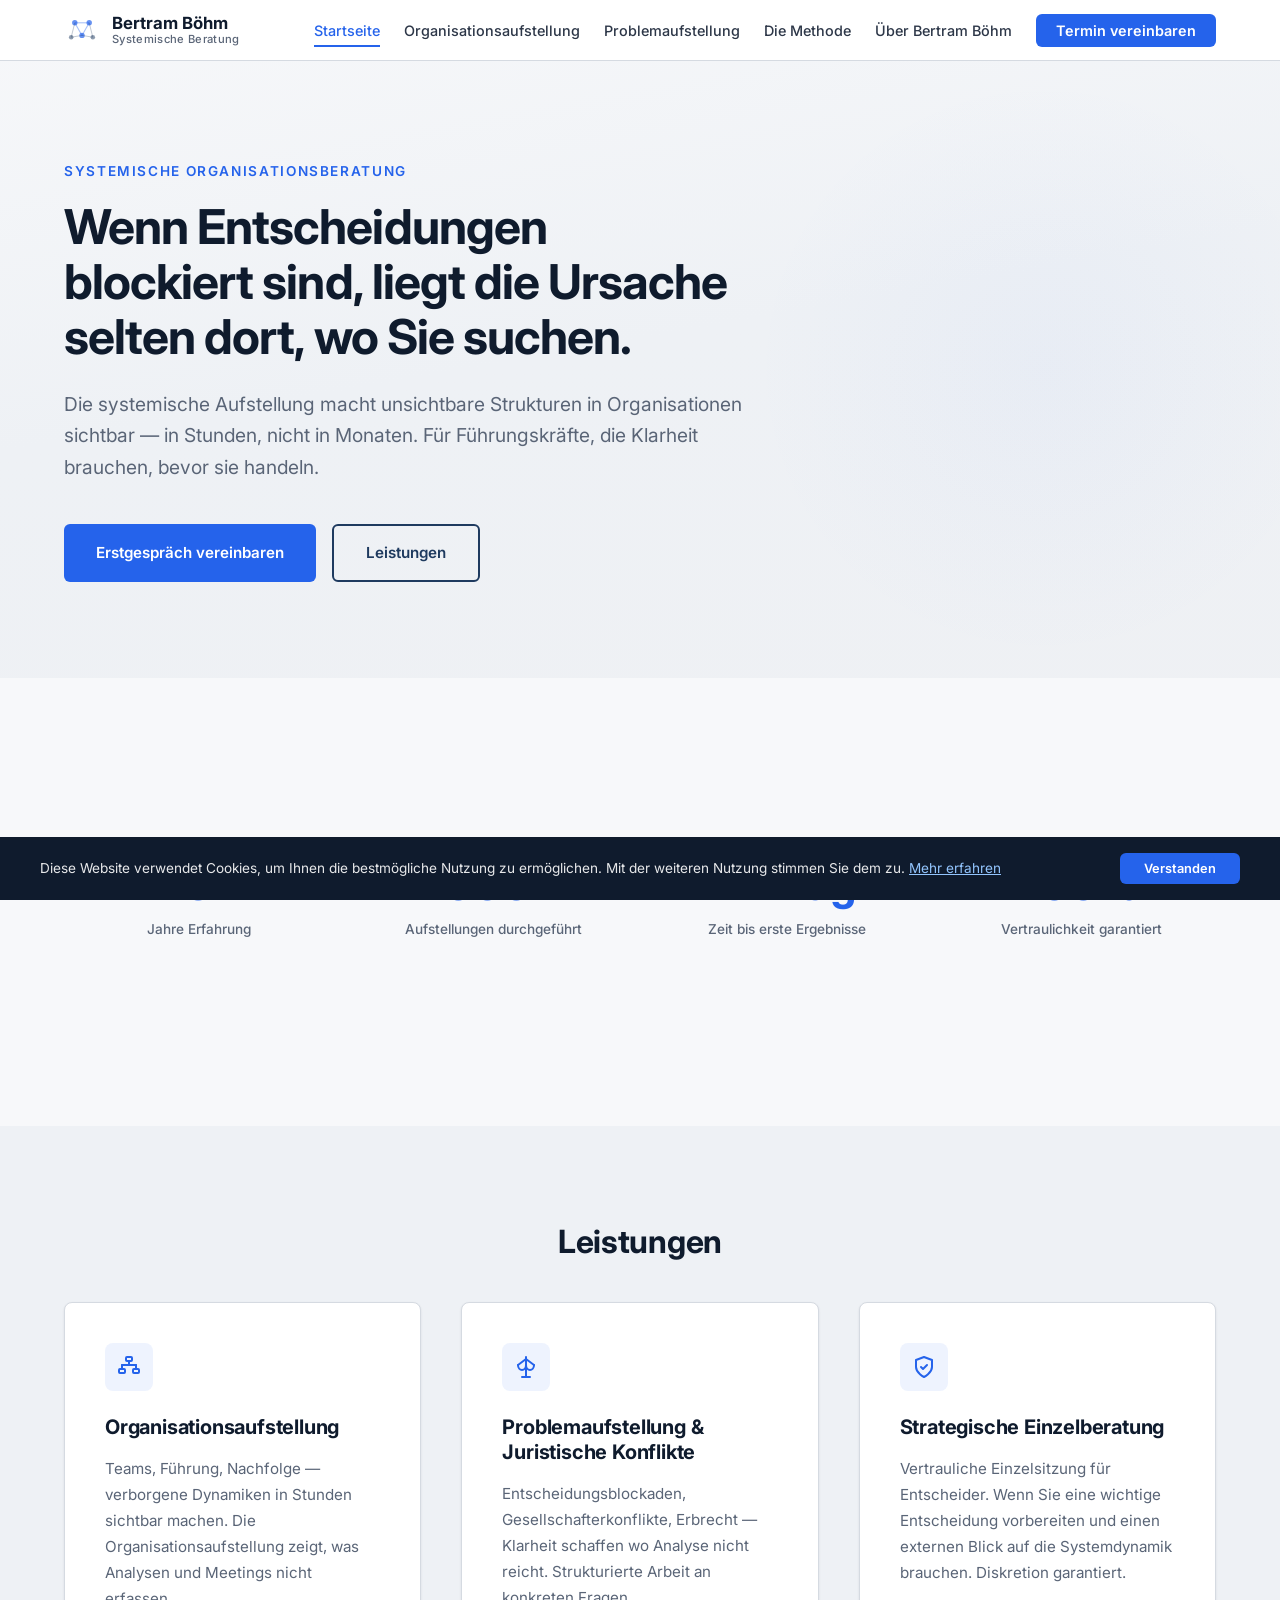
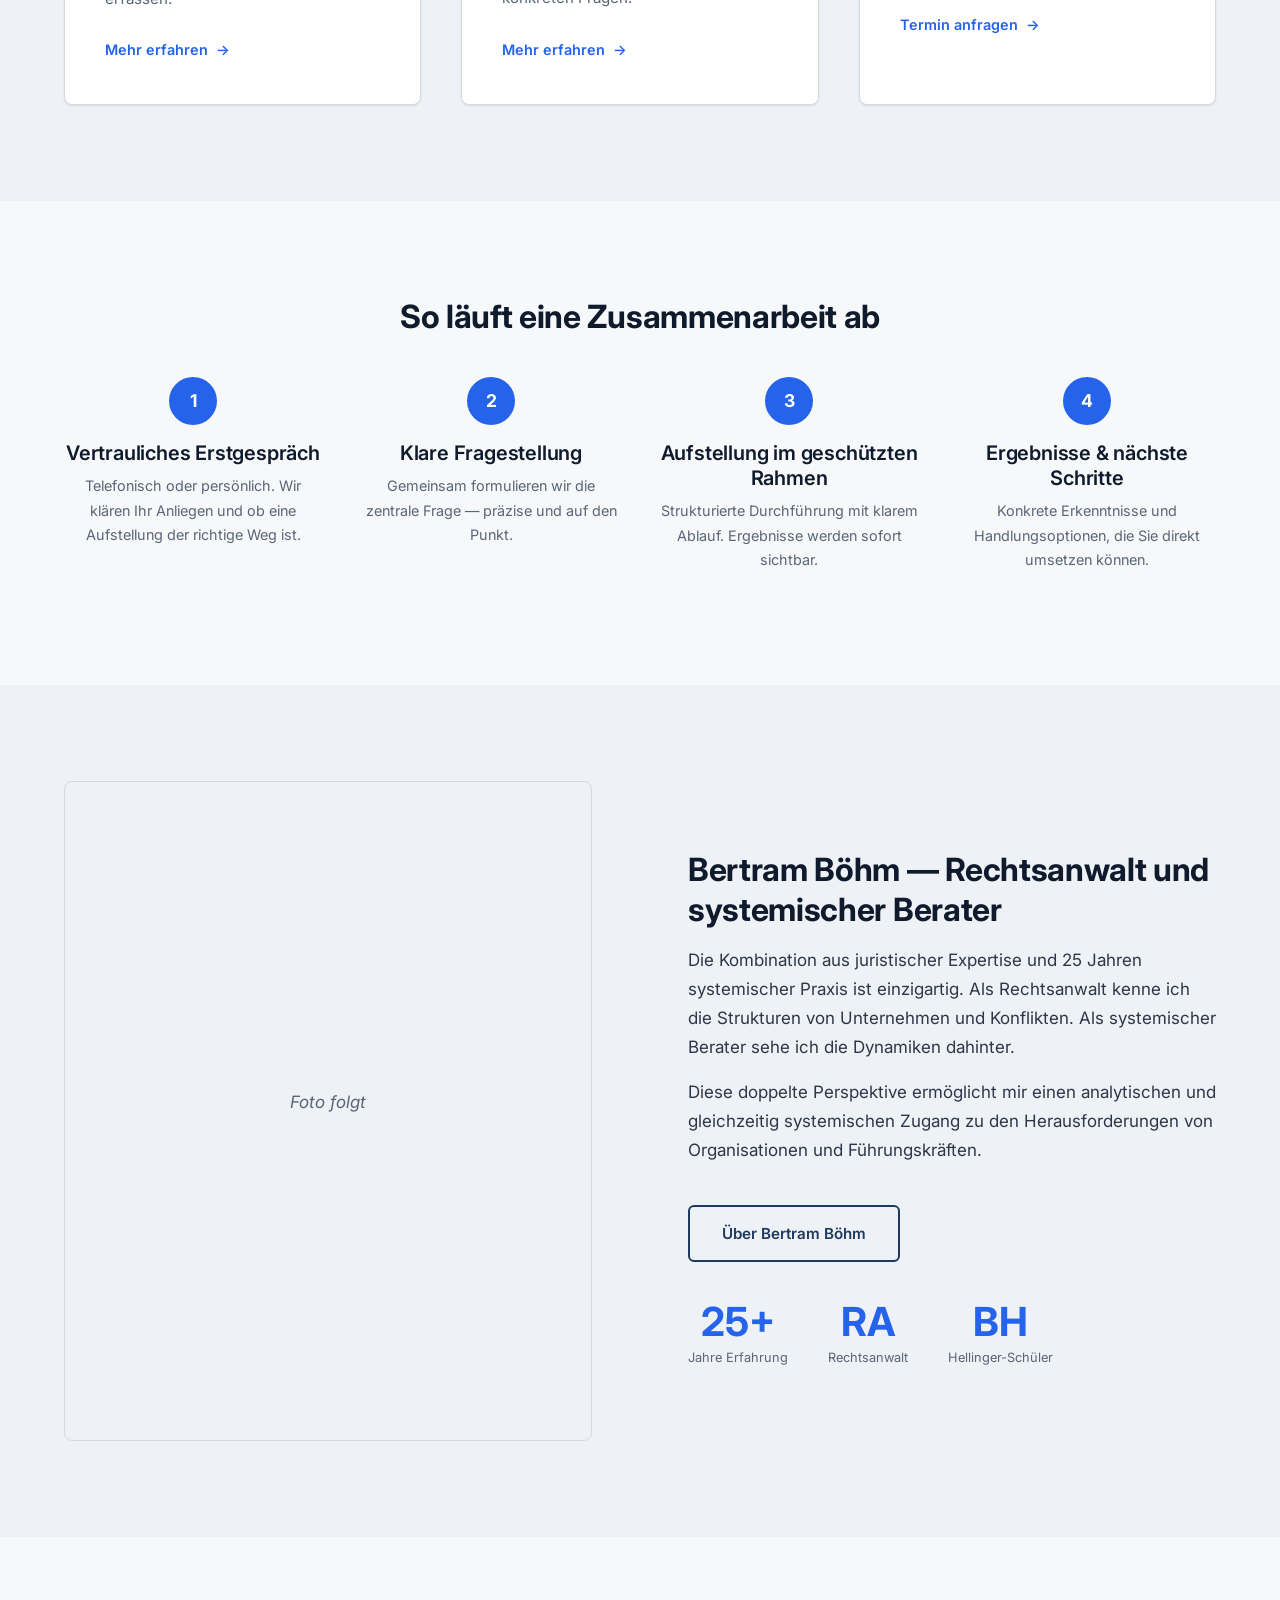
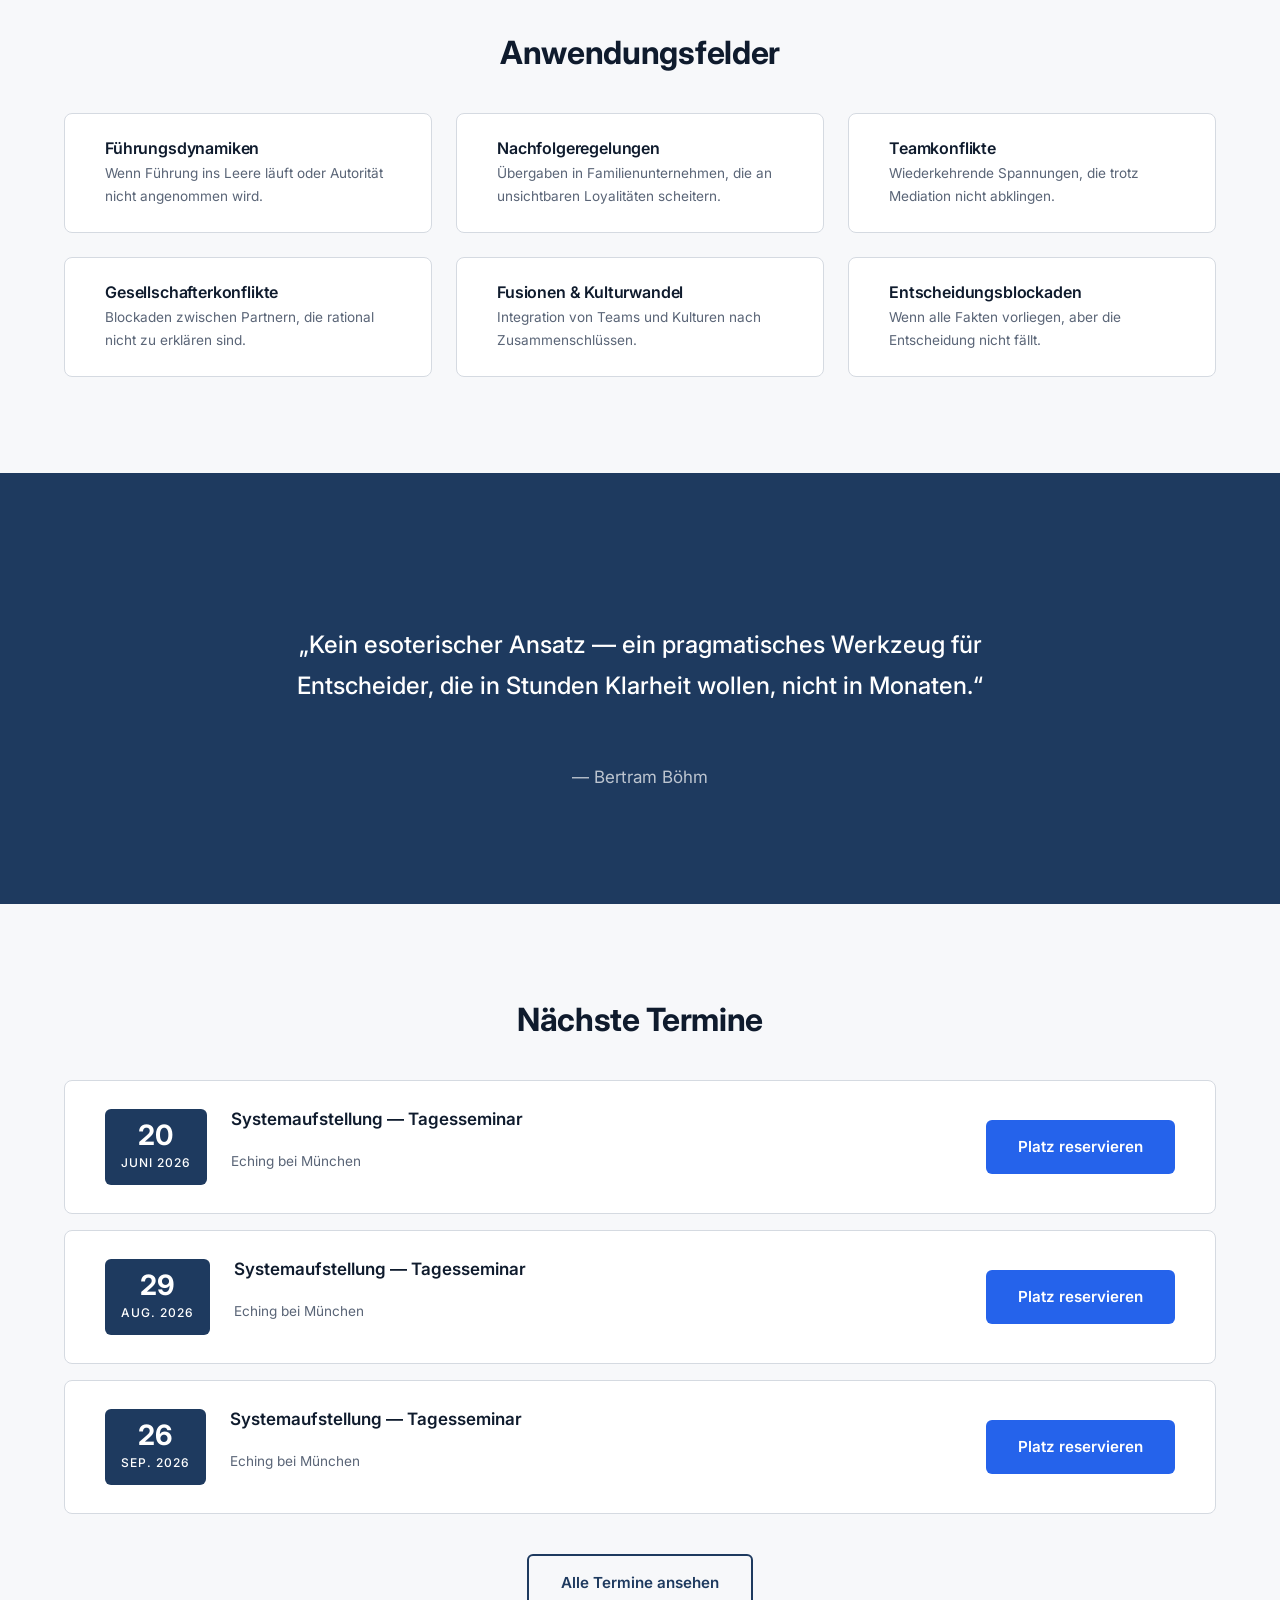
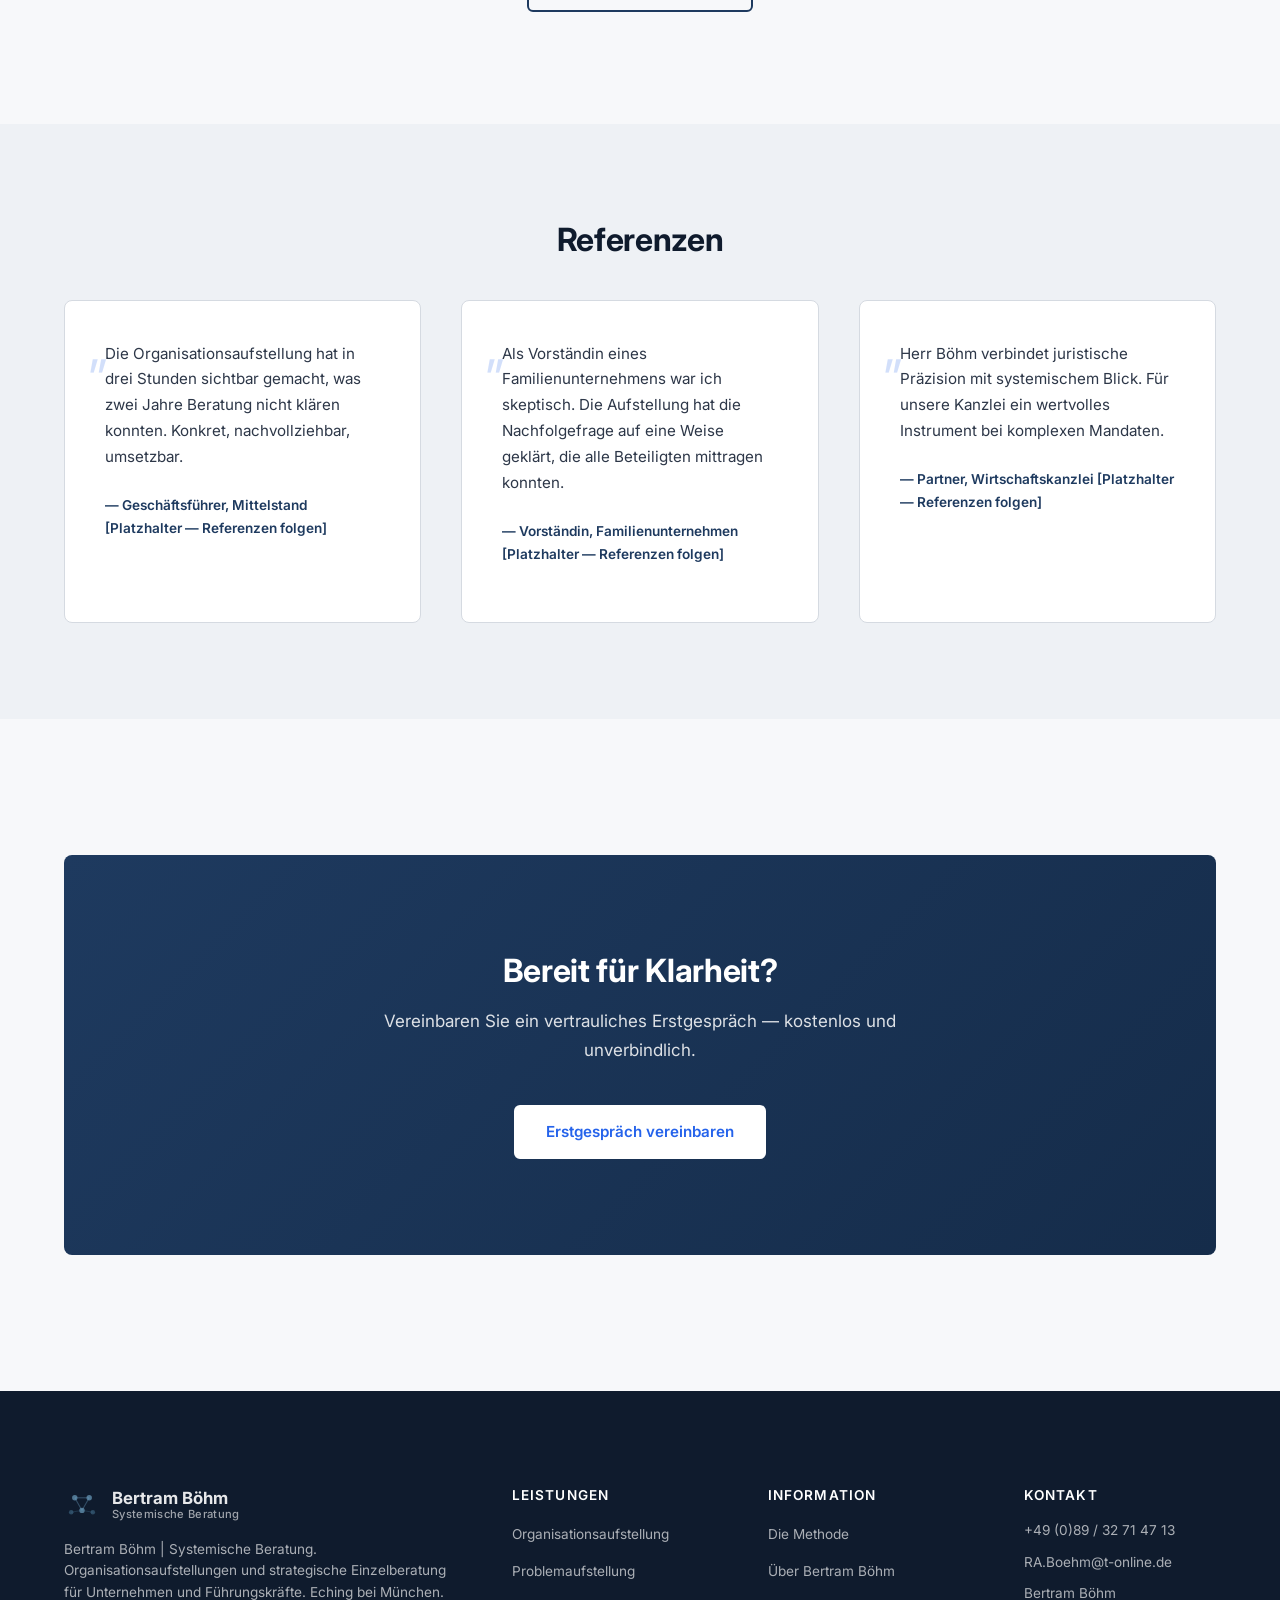
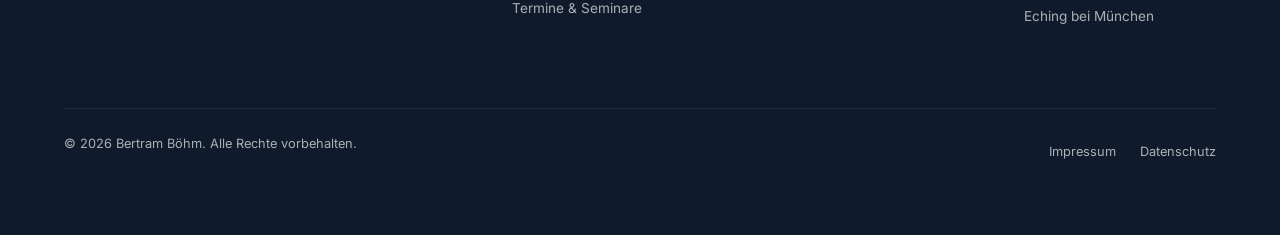
==== index.html @ a92231e2 "Fix code errors, mobile responsiveness and cross-browser compatibility across all pages - Fix logo S" ====
<!DOCTYPE html>
<html lang="de">
<head>
  <meta charset="UTF-8">
  <meta name="viewport" content="width=device-width, initial-scale=1.0">
  <title>Bertram Böhm — Systemische Organisationsberatung | Aufstellungsarbeit für Unternehmen</title>
  <meta name="description" content="Bertram Böhm — Systemische Organisationsberatung | Aufstellungsarbeit für Unternehmen. Organisationsaufstellungen, Problemaufstellungen und strategische Einzelberatung für Führungskräfte und Unternehmer.">
  <meta name="keywords" content="Organisationsberatung, Systemische Aufstellung, Organisationsaufstellung, Führungskräfte, Unternehmen, Bertram Böhm, München">

  <!-- Open Graph -->
  <meta property="og:title" content="Bertram Böhm — Systemische Organisationsberatung | Aufstellungsarbeit für Unternehmen">
  <meta property="og:description" content="Organisationsaufstellungen, Problemaufstellungen und strategische Einzelberatung. Verborgene Dynamiken in Stunden sichtbar machen — nicht in Monaten.">
  <meta property="og:type" content="website">
  <meta property="og:locale" content="de_DE">
  <meta property="og:url" content="https://www.bertramboehm.de/business/index.html">
  <meta property="og:site_name" content="Bertram Böhm — Systemische Beratung">
  <link rel="canonical" href="https://www.bertramboehm.de/business/index.html">

  <!-- Fonts -->
  <link rel="preconnect" href="https://fonts.googleapis.com">
  <link rel="preconnect" href="https://fonts.gstatic.com" crossorigin>
  <link href="https://fonts.googleapis.com/css2?family=Inter:wght@400;500;600;700&display=swap" rel="stylesheet">

  <!-- Styles -->
  <link rel="stylesheet" href="css/style.css">
</head>
<body>

  <!-- ========== Navigation ========== -->
  <nav class="nav">
    <div class="nav__inner">
      <a href="index.html" class="nav__logo">
        <svg class="nav__logo-icon" viewBox="0 0 40 40" fill="none" xmlns="http://www.w3.org/2000/svg" aria-hidden="true">
          <circle cx="12" cy="12" r="3" fill="#2563EB" opacity="0.7"/>
          <circle cx="28" cy="12" r="3" fill="#2563EB" opacity="0.7"/>
          <circle cx="20" cy="26" r="3" fill="#2563EB" opacity="0.7"/>
          <circle cx="8" cy="28" r="2.5" fill="#1E3A5F" opacity="0.5"/>
          <circle cx="32" cy="28" r="2.5" fill="#1E3A5F" opacity="0.5"/>
          <line x1="12" y1="12" x2="28" y2="12" stroke="#2563EB" stroke-width="1.2" opacity="0.4"/>
          <line x1="12" y1="12" x2="20" y2="26" stroke="#2563EB" stroke-width="1.2" opacity="0.4"/>
          <line x1="28" y1="12" x2="20" y2="26" stroke="#2563EB" stroke-width="1.2" opacity="0.4"/>
          <line x1="8" y1="28" x2="20" y2="26" stroke="#1E3A5F" stroke-width="1" opacity="0.3"/>
          <line x1="32" y1="28" x2="20" y2="26" stroke="#1E3A5F" stroke-width="1" opacity="0.3"/>
          <line x1="8" y1="28" x2="12" y2="12" stroke="#1E3A5F" stroke-width="1" opacity="0.3"/>
          <line x1="32" y1="28" x2="28" y2="12" stroke="#1E3A5F" stroke-width="1" opacity="0.3"/>
        </svg>
        <div class="nav__logo-text">
          Bertram Böhm
          <span>Systemische Beratung</span>
        </div>
      </a>

      <ul class="nav__links">
        <li><a href="index.html" class="active">Startseite</a></li>
        <li><a href="organisationsaufstellung.html">Organisationsaufstellung</a></li>
        <li><a href="problemaufstellung.html">Problemaufstellung</a></li>
        <li><a href="methode.html">Die Methode</a></li>
        <li><a href="ueber-mich.html">Über Bertram Böhm</a></li>
        <li><a href="termine.html" class="nav__cta">Termin vereinbaren</a></li>
      </ul>

      <button class="nav__toggle" aria-label="Menü öffnen" aria-expanded="false">
        <span></span>
        <span></span>
        <span></span>
      </button>
    </div>
  </nav>

  <main>
  <!-- ========== Hero ========== -->
  <section class="hero">
    <div class="container">
      <div class="hero__content">
        <p class="hero__tagline">Systemische Organisationsberatung</p>
        <h1 class="hero__title">Wenn Entscheidungen blockiert sind, liegt die Ursache selten dort, wo Sie suchen.</h1>
        <p class="hero__subtitle">Die systemische Aufstellung macht unsichtbare Strukturen in Organisationen sichtbar — in Stunden, nicht in Monaten. Für Führungskräfte, die Klarheit brauchen, bevor sie handeln.</p>
        <div class="hero__actions">
          <a href="termine.html" class="btn btn--primary">Erstgespräch vereinbaren</a>
          <a href="#leistungen" class="btn btn--secondary">Leistungen</a>
        </div>
      </div>
    </div>
  </section>

  <!-- ========== Metrics Row ========== -->
  <section class="section">
    <div class="container">
      <div class="metrics-row">
        <div class="metric">
          <span class="metric__number">25+</span>
          <span class="metric__label">Jahre Erfahrung</span>
        </div>
        <div class="metric">
          <span class="metric__number">1000+</span>
          <span class="metric__label">Aufstellungen durchgeführt</span>
        </div>
        <div class="metric">
          <span class="metric__number">&lt; 1 Tag</span>
          <span class="metric__label">Zeit bis erste Ergebnisse</span>
        </div>
        <div class="metric">
          <span class="metric__number">100%</span>
          <span class="metric__label">Vertraulichkeit garantiert</span>
        </div>
      </div>
    </div>
  </section>

  <!-- ========== Leistungen ========== -->
  <section class="section section--alt" id="leistungen">
    <div class="container">
      <h2 class="text-center mb-lg">Leistungen</h2>
      <div class="card-grid">

        <div class="card">
          <div class="card__icon">
            <!-- Org chart icon -->
            <svg width="24" height="24" viewBox="0 0 24 24" fill="none" stroke="currentColor" stroke-width="2" stroke-linecap="round" stroke-linejoin="round">
              <rect x="9" y="2" width="6" height="4" rx="1"/>
              <rect x="2" y="14" width="6" height="4" rx="1"/>
              <rect x="16" y="14" width="6" height="4" rx="1"/>
              <line x1="12" y1="6" x2="12" y2="10"/>
              <line x1="5" y1="10" x2="19" y2="10"/>
              <line x1="5" y1="10" x2="5" y2="14"/>
              <line x1="19" y1="10" x2="19" y2="14"/>
            </svg>
          </div>
          <h3 class="card__title">Organisationsaufstellung</h3>
          <p class="card__text">Teams, Führung, Nachfolge — verborgene Dynamiken in Stunden sichtbar machen. Die Organisationsaufstellung zeigt, was Analysen und Meetings nicht erfassen.</p>
          <a href="organisationsaufstellung.html" class="card__link">Mehr erfahren</a>
        </div>

        <div class="card">
          <div class="card__icon">
            <!-- Scales of justice icon -->
            <svg width="24" height="24" viewBox="0 0 24 24" fill="none" stroke="currentColor" stroke-width="2" stroke-linecap="round" stroke-linejoin="round">
              <line x1="12" y1="2" x2="12" y2="22"/>
              <path d="M4 10l8-6 8 6"/>
              <path d="M4 10c0 3 2 5 4 5s4-2 4-5"/>
              <path d="M12 10c0 3 2 5 4 5s4-2 4-5"/>
              <line x1="8" y1="22" x2="16" y2="22"/>
            </svg>
          </div>
          <h3 class="card__title">Problemaufstellung & Juristische Konflikte</h3>
          <p class="card__text">Entscheidungsblockaden, Gesellschafterkonflikte, Erbrecht — Klarheit schaffen wo Analyse nicht reicht. Strukturierte Arbeit an konkreten Fragen.</p>
          <a href="problemaufstellung.html" class="card__link">Mehr erfahren</a>
        </div>

        <div class="card">
          <div class="card__icon">
            <!-- Shield icon -->
            <svg width="24" height="24" viewBox="0 0 24 24" fill="none" stroke="currentColor" stroke-width="2" stroke-linecap="round" stroke-linejoin="round">
              <path d="M12 22s8-4 8-10V5l-8-3-8 3v7c0 6 8 10 8 10z"/>
              <polyline points="9 12 11 14 15 10"/>
            </svg>
          </div>
          <h3 class="card__title">Strategische Einzelberatung</h3>
          <p class="card__text">Vertrauliche Einzelsitzung für Entscheider. Wenn Sie eine wichtige Entscheidung vorbereiten und einen externen Blick auf die Systemdynamik brauchen. Diskretion garantiert.</p>
          <a href="termine.html" class="card__link">Termin anfragen</a>
        </div>

      </div>
    </div>
  </section>

  <!-- ========== Prozess ========== -->
  <section class="section">
    <div class="container">
      <h2 class="text-center mb-lg">So läuft eine Zusammenarbeit ab</h2>
      <div class="process-steps">

        <div class="process-step">
          <h4 class="process-step__title">Vertrauliches Erstgespräch</h4>
          <p class="process-step__text">Telefonisch oder persönlich. Wir klären Ihr Anliegen und ob eine Aufstellung der richtige Weg ist.</p>
        </div>

        <div class="process-step">
          <h4 class="process-step__title">Klare Fragestellung</h4>
          <p class="process-step__text">Gemeinsam formulieren wir die zentrale Frage — präzise und auf den Punkt.</p>
        </div>

        <div class="process-step">
          <h4 class="process-step__title">Aufstellung im geschützten Rahmen</h4>
          <p class="process-step__text">Strukturierte Durchführung mit klarem Ablauf. Ergebnisse werden sofort sichtbar.</p>
        </div>

        <div class="process-step">
          <h4 class="process-step__title">Ergebnisse & nächste Schritte</h4>
          <p class="process-step__text">Konkrete Erkenntnisse und Handlungsoptionen, die Sie direkt umsetzen können.</p>
        </div>

      </div>
    </div>
  </section>

  <!-- ========== Über mich / Intro Block ========== -->
  <section class="section section--alt">
    <div class="container">
      <div class="intro-block">
        <div class="intro-block__image">
          <p>Foto folgt</p>
        </div>
        <div class="intro-block__content">
          <h2>Bertram Böhm — Rechtsanwalt und systemischer Berater</h2>
          <p>Die Kombination aus juristischer Expertise und 25 Jahren systemischer Praxis ist einzigartig. Als Rechtsanwalt kenne ich die Strukturen von Unternehmen und Konflikten. Als systemischer Berater sehe ich die Dynamiken dahinter.</p>
          <p>Diese doppelte Perspektive ermöglicht mir einen analytischen und gleichzeitig systemischen Zugang zu den Herausforderungen von Organisationen und Führungskräften.</p>
          <a href="ueber-mich.html" class="btn btn--secondary mt-md">Über Bertram Böhm</a>
          <div class="intro-block__meta">
            <div class="intro-block__stat">
              <span class="intro-block__stat-number">25+</span>
              <span class="intro-block__stat-label">Jahre Erfahrung</span>
            </div>
            <div class="intro-block__stat">
              <span class="intro-block__stat-number">RA</span>
              <span class="intro-block__stat-label">Rechtsanwalt</span>
            </div>
            <div class="intro-block__stat">
              <span class="intro-block__stat-number">BH</span>
              <span class="intro-block__stat-label">Hellinger-Schüler</span>
            </div>
          </div>
        </div>
      </div>
    </div>
  </section>

  <!-- ========== Anwendungsfelder ========== -->
  <section class="section">
    <div class="container">
      <h2 class="text-center mb-lg">Anwendungsfelder</h2>
      <div class="anwendungsfelder-grid">

        <div class="anwendungsfeld">
          <h4 class="anwendungsfeld__title">Führungsdynamiken</h4>
          <p class="anwendungsfeld__text">Wenn Führung ins Leere läuft oder Autorität nicht angenommen wird.</p>
        </div>

        <div class="anwendungsfeld">
          <h4 class="anwendungsfeld__title">Nachfolgeregelungen</h4>
          <p class="anwendungsfeld__text">Übergaben in Familienunternehmen, die an unsichtbaren Loyalitäten scheitern.</p>
        </div>

        <div class="anwendungsfeld">
          <h4 class="anwendungsfeld__title">Teamkonflikte</h4>
          <p class="anwendungsfeld__text">Wiederkehrende Spannungen, die trotz Mediation nicht abklingen.</p>
        </div>

        <div class="anwendungsfeld">
          <h4 class="anwendungsfeld__title">Gesellschafterkonflikte</h4>
          <p class="anwendungsfeld__text">Blockaden zwischen Partnern, die rational nicht zu erklären sind.</p>
        </div>

        <div class="anwendungsfeld">
          <h4 class="anwendungsfeld__title">Fusionen & Kulturwandel</h4>
          <p class="anwendungsfeld__text">Integration von Teams und Kulturen nach Zusammenschlüssen.</p>
        </div>

        <div class="anwendungsfeld">
          <h4 class="anwendungsfeld__title">Entscheidungsblockaden</h4>
          <p class="anwendungsfeld__text">Wenn alle Fakten vorliegen, aber die Entscheidung nicht fällt.</p>
        </div>

      </div>
    </div>
  </section>

  <!-- ========== Zitat ========== -->
  <section class="section section--primary">
    <div class="container container--narrow text-center">
      <blockquote style="border-left: none; text-align: center; color: var(--color-white); background: transparent; font-size: 1.5rem; font-weight: 500;">
        &bdquo;Kein esoterischer Ansatz — ein pragmatisches Werkzeug für Entscheider, die in Stunden Klarheit wollen, nicht in Monaten.&ldquo;
      </blockquote>
      <p class="mt-sm" style="opacity: 0.7;">— Bertram Böhm</p>
    </div>
  </section>

  <!-- ========== Nächste Termine ========== -->
  <section class="section">
    <div class="container">
      <h2 class="text-center mb-lg">Nächste Termine</h2>
      <div class="termin-list">

        <div class="termin-item">
          <div class="termin-item__date">
            <span class="termin-item__day">20</span>
            <span class="termin-item__month">Juni 2026</span>
          </div>
          <div class="termin-item__info">
            <p class="termin-item__title">Systemaufstellung — Tagesseminar</p>
            <p class="termin-item__detail">Eching bei München</p>
          </div>
          <div class="termin-item__cta">
            <a href="termine.html" class="btn btn--primary">Platz reservieren</a>
          </div>
        </div>

        <div class="termin-item">
          <div class="termin-item__date">
            <span class="termin-item__day">29</span>
            <span class="termin-item__month">Aug. 2026</span>
          </div>
          <div class="termin-item__info">
            <p class="termin-item__title">Systemaufstellung — Tagesseminar</p>
            <p class="termin-item__detail">Eching bei München</p>
          </div>
          <div class="termin-item__cta">
            <a href="termine.html" class="btn btn--primary">Platz reservieren</a>
          </div>
        </div>

        <div class="termin-item">
          <div class="termin-item__date">
            <span class="termin-item__day">26</span>
            <span class="termin-item__month">Sep. 2026</span>
          </div>
          <div class="termin-item__info">
            <p class="termin-item__title">Systemaufstellung — Tagesseminar</p>
            <p class="termin-item__detail">Eching bei München</p>
          </div>
          <div class="termin-item__cta">
            <a href="termine.html" class="btn btn--primary">Platz reservieren</a>
          </div>
        </div>

      </div>
      <p class="text-center mt-lg">
        <a href="termine.html" class="btn btn--secondary">Alle Termine ansehen</a>
      </p>
    </div>
  </section>

  <!-- ========== Testimonials ========== -->
  <section class="section section--alt">
    <div class="container">
      <h2 class="text-center mb-lg">Referenzen</h2>
      <div class="testimonial-grid">

        <div class="testimonial">
          <p class="testimonial__text">Die Organisationsaufstellung hat in drei Stunden sichtbar gemacht, was zwei Jahre Beratung nicht klären konnten. Konkret, nachvollziehbar, umsetzbar.</p>
          <p class="testimonial__author">— Geschäftsführer, Mittelstand [Platzhalter — Referenzen folgen]</p>
        </div>

        <div class="testimonial">
          <p class="testimonial__text">Als Vorständin eines Familienunternehmens war ich skeptisch. Die Aufstellung hat die Nachfolgefrage auf eine Weise geklärt, die alle Beteiligten mittragen konnten.</p>
          <p class="testimonial__author">— Vorständin, Familienunternehmen [Platzhalter — Referenzen folgen]</p>
        </div>

        <div class="testimonial">
          <p class="testimonial__text">Herr Böhm verbindet juristische Präzision mit systemischem Blick. Für unsere Kanzlei ein wertvolles Instrument bei komplexen Mandaten.</p>
          <p class="testimonial__author">— Partner, Wirtschaftskanzlei [Platzhalter — Referenzen folgen]</p>
        </div>

      </div>
    </div>
  </section>

  <!-- ========== CTA Banner ========== -->
  <section class="section">
    <div class="container">
      <div class="cta-banner">
        <h2>Bereit für Klarheit?</h2>
        <p>Vereinbaren Sie ein vertrauliches Erstgespräch — kostenlos und unverbindlich.</p>
        <a href="termine.html" class="btn btn--white">Erstgespräch vereinbaren</a>
      </div>
    </div>
  </section>

  </main>

  <!-- ========== Footer ========== -->
  <footer class="footer">
    <div class="container">
      <div class="footer__grid">

        <!-- Brand -->
        <div class="footer__brand">
          <a href="index.html" class="nav__logo" style="margin-bottom: 0.5rem;">
            <svg class="nav__logo-icon" viewBox="0 0 40 40" fill="none" xmlns="http://www.w3.org/2000/svg" aria-hidden="true">
              <circle cx="12" cy="12" r="3" fill="#6B9DBD" opacity="0.7"/>
              <circle cx="28" cy="12" r="3" fill="#6B9DBD" opacity="0.7"/>
              <circle cx="20" cy="26" r="3" fill="#6B9DBD" opacity="0.7"/>
              <circle cx="8" cy="28" r="2.5" fill="#4A7C9B" opacity="0.5"/>
              <circle cx="32" cy="28" r="2.5" fill="#4A7C9B" opacity="0.5"/>
              <line x1="12" y1="12" x2="28" y2="12" stroke="#6B9DBD" stroke-width="1.2" opacity="0.4"/>
              <line x1="12" y1="12" x2="20" y2="26" stroke="#6B9DBD" stroke-width="1.2" opacity="0.4"/>
              <line x1="28" y1="12" x2="20" y2="26" stroke="#6B9DBD" stroke-width="1.2" opacity="0.4"/>
              <line x1="8" y1="28" x2="20" y2="26" stroke="#4A7C9B" stroke-width="1" opacity="0.3"/>
              <line x1="32" y1="28" x2="20" y2="26" stroke="#4A7C9B" stroke-width="1" opacity="0.3"/>
            </svg>
            <div class="nav__logo-text" style="color: rgba(255,255,255,0.9);">
              Bertram Böhm
              <span style="color: rgba(255,255,255,0.6);">Systemische Beratung</span>
            </div>
          </a>
          <p>Bertram Böhm | Systemische Beratung. Organisationsaufstellungen und strategische Einzelberatung für Unternehmen und Führungskräfte. Eching bei München.</p>
        </div>

        <!-- Leistungen -->
        <div>
          <h4 class="footer__heading">Leistungen</h4>
          <ul class="footer__links">
            <li><a href="organisationsaufstellung.html">Organisationsaufstellung</a></li>
            <li><a href="problemaufstellung.html">Problemaufstellung</a></li>
            <li><a href="termine.html">Termine & Seminare</a></li>
          </ul>
        </div>

        <!-- Information -->
        <div>
          <h4 class="footer__heading">Information</h4>
          <ul class="footer__links">
            <li><a href="methode.html">Die Methode</a></li>
            <li><a href="ueber-mich.html">Über Bertram Böhm</a></li>
          </ul>
        </div>

        <!-- Kontakt -->
        <div>
          <h4 class="footer__heading">Kontakt</h4>
          <div class="footer__contact-info">
            <a href="tel:+498932714713">+49 (0)89 / 32 71 47 13</a>
            <a href="mailto:RA.Boehm@t-online.de">RA.Boehm@t-online.de</a>
            <p>Bertram Böhm<br>Eching bei München</p>
          </div>
        </div>

      </div>

      <div class="footer__bottom">
        <p>&copy; 2026 Bertram Böhm. Alle Rechte vorbehalten.</p>
        <div class="footer__legal">
          <a href="impressum.html">Impressum</a>
          <a href="datenschutz.html">Datenschutz</a>
        </div>
      </div>
    </div>
  </footer>

  <!-- ========== Cookie Notice (hidden by default, DSGVO) ========== -->
  <div id="cookie-notice" style="display: none; position: fixed; bottom: 0; left: 0; right: 0; background: var(--color-accent-dark); color: rgba(255,255,255,0.9); padding: 1rem 1.5rem; z-index: 9999; font-size: 0.85rem;">
    <div style="max-width: 1200px; margin: 0 auto; display: flex; align-items: center; justify-content: space-between; flex-wrap: wrap; gap: 1rem;">
      <p style="margin: 0; flex: 1;">Diese Website verwendet Cookies, um Ihnen die bestmögliche Nutzung zu ermöglichen. Mit der weiteren Nutzung stimmen Sie dem zu. <a href="datenschutz.html" style="color: #93C5FD; text-decoration: underline;">Mehr erfahren</a></p>
      <button onclick="document.getElementById('cookie-notice').style.display='none'; localStorage.setItem('cookieConsent','true');" class="btn btn--primary" style="padding: 0.5rem 1.5rem; font-size: 0.8rem;">Verstanden</button>
    </div>
  </div>

  <script>
    if (!localStorage.getItem('cookieConsent')) {
      document.getElementById('cookie-notice').style.display = 'block';
    }
  </script>

  <!-- Main JS -->
  <script src="js/main.js"></script>

</body>
</html>
<!-- GitHub Pages trigger -->
---- css/style.css ----
/* ========================================
   Bertram Böhm — Systemische Aufstellungen für Unternehmen
   Business Design System
   ======================================== */

/* --- CSS Custom Properties (Business Palette) --- */
:root {
  /* Colors — Corporate: Navy, Steel, Silver */
  --color-primary: #1E3A5F;
  --color-primary-light: #2C5282;
  --color-primary-dark: #152C4A;
  --color-secondary: #4A7C9B;
  --color-secondary-light: #6B9DBD;
  --color-accent-warm: #C9D1DA;
  --color-accent-warm-light: #DDE3EA;
  --color-accent-dark: #0F1B2D;
  --color-background: #F7F8FA;
  --color-background-alt: #EEF1F5;
  --color-text: #2D3748;
  --color-text-light: #5A6577;
  --color-cta: #2563EB;
  --color-cta-hover: #1D4ED8;
  --color-white: #FFFFFF;
  --color-border: #D5DAE1;

  /* Typography — Sans-serif heading for corporate feel */
  --font-heading: 'Inter', system-ui, -apple-system, sans-serif;
  --font-body: 'Inter', system-ui, -apple-system, sans-serif;

  /* Spacing */
  --space-xs: 0.5rem;
  --space-sm: 1rem;
  --space-md: 1.5rem;
  --space-lg: 2.5rem;
  --space-xl: 4rem;
  --space-2xl: 6rem;

  /* Sizing */
  --max-width: 1200px;
  --max-width-narrow: 800px;

  /* Transitions */
  --transition: 0.3s ease;

  /* Shadows */
  --shadow-sm: 0 1px 3px rgba(15, 27, 45, 0.06), 0 1px 2px rgba(15, 27, 45, 0.04);
  --shadow-md: 0 4px 12px rgba(15, 27, 45, 0.08);
  --shadow-lg: 0 10px 30px rgba(15, 27, 45, 0.1);
}

/* --- Reset & Base --- */
*,
*::before,
*::after {
  box-sizing: border-box;
  margin: 0;
  padding: 0;
}

html {
  font-size: 100%;
  scroll-behavior: smooth;
  -webkit-font-smoothing: antialiased;
  -moz-osx-font-smoothing: grayscale;
  overflow-x: hidden;
}

body {
  overflow-x: hidden;
}

body {
  font-family: var(--font-body);
  font-size: 1.0625rem;
  line-height: 1.7;
  color: var(--color-text);
  background-color: var(--color-background);
}

img {
  max-width: 100%;
  height: auto;
  display: block;
}

a {
  color: var(--color-cta);
  text-decoration: none;
  transition: color var(--transition);
}

a:hover {
  color: var(--color-cta-hover);
}

/* --- Typography --- */
h1, h2, h3, h4 {
  font-family: var(--font-heading);
  color: var(--color-accent-dark);
  line-height: 1.25;
  font-weight: 700;
  letter-spacing: -0.01em;
}

h1 {
  font-size: 2.75rem;
  margin-bottom: var(--space-md);
}

h2 {
  font-size: 2rem;
  margin-bottom: var(--space-md);
}

h3 {
  font-size: 1.5rem;
  margin-bottom: var(--space-sm);
}

h4 {
  font-size: 1.25rem;
  margin-bottom: var(--space-xs);
}

p {
  margin-bottom: var(--space-sm);
}

blockquote {
  font-family: var(--font-body);
  font-weight: 500;
  font-size: 1.2rem;
  color: var(--color-primary);
  border-left: 3px solid var(--color-cta);
  padding: var(--space-sm) var(--space-md);
  margin: var(--space-lg) 0;
  background: rgba(37, 99, 235, 0.04);
  border-radius: 0 6px 6px 0;
}

/* --- Layout --- */
.container {
  max-width: var(--max-width);
  margin: 0 auto;
  padding: 0 var(--space-md);
}

.container--narrow {
  max-width: var(--max-width-narrow);
}

.section {
  padding: var(--space-2xl) 0;
}

.section--alt {
  background-color: var(--color-background-alt);
}

.section--primary {
  background-color: var(--color-primary);
  color: var(--color-white);
}

.section--primary h2,
.section--primary h3,
.section--primary h4 {
  color: var(--color-white);
}

/* Geometric divider instead of wave */
.wave-divider {
  width: 100%;
  overflow: hidden;
  line-height: 0;
}

.wave-divider svg {
  display: block;
  width: 100%;
  height: 60px;
}

.wave-divider--flip {
  transform: rotate(180deg);
}

/* --- Navigation --- */
.nav {
  position: fixed;
  top: 0;
  left: 0;
  right: 0;
  z-index: 1000;
  background: rgba(255, 255, 255, 0.97);
  -webkit-backdrop-filter: blur(12px);
  backdrop-filter: blur(12px);
  border-bottom: 1px solid var(--color-border);
  transition: box-shadow var(--transition);
}

.nav--scrolled {
  box-shadow: var(--shadow-sm);
}

.nav__inner {
  display: flex;
  align-items: center;
  justify-content: space-between;
  max-width: var(--max-width);
  margin: 0 auto;
  padding: 0.75rem var(--space-md);
}

.nav__logo {
  display: flex;
  align-items: center;
  gap: 0.75rem;
  text-decoration: none;
  color: var(--color-accent-dark);
}

.nav__logo-icon {
  width: 36px;
  height: 36px;
}

.nav__logo-text {
  font-family: var(--font-heading);
  font-size: 1.05rem;
  font-weight: 700;
  line-height: 1.2;
}

.nav__logo-text span {
  display: block;
  font-size: 0.7rem;
  font-weight: 500;
  color: var(--color-text-light);
  letter-spacing: 0.03em;
}

.nav__links {
  display: flex;
  align-items: center;
  gap: var(--space-md);
  list-style: none;
}

.nav__links a {
  color: var(--color-text);
  font-size: 0.9rem;
  font-weight: 500;
  padding: 0.5rem 0;
  position: relative;
  transition: color var(--transition);
}

.nav__links a::after {
  content: '';
  position: absolute;
  bottom: 0;
  left: 0;
  width: 0;
  height: 2px;
  background: var(--color-cta);
  transition: width var(--transition);
}

.nav__links a:hover,
.nav__links a.active {
  color: var(--color-cta);
}

.nav__links a:hover::after,
.nav__links a.active::after {
  width: 100%;
}

.nav__cta {
  background: var(--color-cta);
  color: var(--color-white) !important;
  padding: 0.5rem 1.25rem !important;
  border-radius: 6px;
  font-weight: 600 !important;
  transition: background var(--transition) !important;
}

.nav__cta::after {
  display: none !important;
}

.nav__cta:hover {
  background: var(--color-cta-hover) !important;
  color: var(--color-white) !important;
}

/* Mobile menu */
.nav__toggle {
  display: none;
  background: none;
  border: none;
  cursor: pointer;
  padding: 0.5rem;
  -webkit-tap-highlight-color: transparent;
}

.nav__toggle span {
  display: block;
  width: 24px;
  height: 2px;
  background: var(--color-accent-dark);
  margin: 6px 0;
  transition: transform var(--transition), opacity var(--transition);
  transform-origin: center;
}

.nav__toggle.active span:nth-child(1) {
  transform: translateY(8px) rotate(45deg);
}

.nav__toggle.active span:nth-child(2) {
  opacity: 0;
}

.nav__toggle.active span:nth-child(3) {
  transform: translateY(-8px) rotate(-45deg);
}

/* Mobile nav overlay */
.nav__overlay {
  display: none;
  position: fixed;
  inset: 0;
  background: rgba(0, 0, 0, 0.4);
  z-index: 999;
  opacity: 0;
  transition: opacity var(--transition);
}

.nav__overlay.visible {
  display: block;
  opacity: 1;
}

/* Body scroll lock when mobile nav is open */
body.nav-open {
  overflow: hidden;
}

/* --- Hero --- */
.hero {
  padding: 10rem 0 6rem;
  background: linear-gradient(170deg, var(--color-background) 0%, var(--color-background-alt) 50%, rgba(30, 58, 95, 0.04) 100%);
  position: relative;
  overflow: hidden;
}

.hero::before {
  content: '';
  position: absolute;
  top: 10%;
  right: -5%;
  width: 600px;
  height: 600px;
  border-radius: 50%;
  background: radial-gradient(circle, rgba(37, 99, 235, 0.03) 0%, transparent 70%);
  pointer-events: none;
}

.hero__content {
  max-width: 680px;
}

.hero__tagline {
  font-family: var(--font-body);
  font-size: 0.85rem;
  font-weight: 600;
  letter-spacing: 0.12em;
  text-transform: uppercase;
  color: var(--color-cta);
  margin-bottom: var(--space-sm);
}

.hero__title {
  font-size: 3rem;
  line-height: 1.15;
  margin-bottom: var(--space-md);
  color: var(--color-accent-dark);
  letter-spacing: -0.02em;
}

.hero__subtitle {
  font-size: 1.2rem;
  color: var(--color-text-light);
  line-height: 1.65;
  margin-bottom: var(--space-lg);
}

.hero__actions {
  display: flex;
  gap: var(--space-sm);
  flex-wrap: wrap;
}

/* --- Buttons --- */
.btn {
  display: inline-flex;
  align-items: center;
  gap: 0.5rem;
  padding: 0.875rem 2rem;
  border-radius: 6px;
  font-family: var(--font-body);
  font-size: 0.95rem;
  font-weight: 600;
  text-decoration: none;
  cursor: pointer;
  border: none;
  transition: all var(--transition);
}

.btn--primary {
  background: var(--color-cta);
  color: var(--color-white);
}

.btn--primary:hover {
  background: var(--color-cta-hover);
  color: var(--color-white);
  transform: translateY(-2px);
  box-shadow: 0 4px 12px rgba(37, 99, 235, 0.3);
}

.btn--secondary {
  background: transparent;
  color: var(--color-primary);
  border: 2px solid var(--color-primary);
}

.btn--secondary:hover {
  background: var(--color-primary);
  color: var(--color-white);
  transform: translateY(-2px);
}

.btn--white {
  background: var(--color-white);
  color: var(--color-cta);
}

.btn--white:hover {
  background: var(--color-background);
  color: var(--color-cta-hover);
  transform: translateY(-2px);
}

/* --- Cards --- */
.card-grid {
  display: grid;
  grid-template-columns: repeat(auto-fit, minmax(320px, 1fr));
  gap: var(--space-lg);
}

.card {
  background: var(--color-white);
  border-radius: 8px;
  padding: var(--space-lg);
  box-shadow: var(--shadow-sm);
  transition: all var(--transition);
  border: 1px solid var(--color-border);
}

.card:hover {
  transform: translateY(-4px);
  box-shadow: var(--shadow-md);
  border-color: rgba(37, 99, 235, 0.2);
}

.card__icon {
  width: 48px;
  height: 48px;
  background: rgba(37, 99, 235, 0.08);
  border-radius: 8px;
  display: flex;
  align-items: center;
  justify-content: center;
  margin-bottom: var(--space-md);
  color: var(--color-cta);
  font-size: 1.25rem;
}

.card__title {
  font-family: var(--font-heading);
  font-size: 1.25rem;
  margin-bottom: var(--space-sm);
  color: var(--color-accent-dark);
}

.card__text {
  color: var(--color-text-light);
  margin-bottom: var(--space-md);
  font-size: 0.95rem;
}

.card__link {
  font-weight: 600;
  display: inline-flex;
  align-items: center;
  gap: 0.5rem;
  font-size: 0.9rem;
}

.card__link::after {
  content: '\2192';
  transition: transform var(--transition);
}

.card__link:hover::after {
  transform: translateX(4px);
}

/* --- USP Grid --- */
.usp-grid {
  grid-template-columns: repeat(auto-fit, minmax(280px, 1fr));
}

.usp-grid .card {
  padding: var(--space-md) var(--space-lg);
}

.usp-grid .card__title {
  font-size: 1.1rem;
}

.usp-grid .card__text {
  font-size: 0.9rem;
}

/* --- Intro / About Block --- */
.intro-block {
  display: grid;
  grid-template-columns: 1fr 1fr;
  gap: var(--space-2xl);
  align-items: center;
}

.intro-block__image {
  border-radius: 8px;
  overflow: hidden;
  background: var(--color-background-alt);
  aspect-ratio: 4/5;
  display: flex;
  align-items: center;
  justify-content: center;
  color: var(--color-text-light);
  font-style: italic;
  border: 1px solid var(--color-border);
}

.intro-block__content h2 {
  margin-bottom: var(--space-sm);
}

.intro-block__meta {
  display: flex;
  gap: var(--space-lg);
  margin-top: var(--space-lg);
}

.intro-block__stat {
  text-align: center;
}

.intro-block__stat-number {
  display: block;
  font-family: var(--font-heading);
  font-size: 2.5rem;
  font-weight: 700;
  color: var(--color-cta);
  line-height: 1;
}

.intro-block__stat-label {
  font-size: 0.8rem;
  color: var(--color-text-light);
  margin-top: 0.25rem;
}

/* --- Termine (Dates) --- */
.termin-list {
  display: flex;
  flex-direction: column;
  gap: var(--space-sm);
}

.termin-item {
  display: flex;
  align-items: center;
  gap: var(--space-md);
  background: var(--color-white);
  border-radius: 8px;
  padding: var(--space-md) var(--space-lg);
  border: 1px solid var(--color-border);
  transition: all var(--transition);
}

.termin-item:hover {
  box-shadow: var(--shadow-sm);
  border-color: rgba(37, 99, 235, 0.2);
}

.termin-item__date {
  flex-shrink: 0;
  text-align: center;
  background: var(--color-primary);
  color: var(--color-white);
  border-radius: 6px;
  padding: 0.75rem 1rem;
  min-width: 80px;
}

.termin-item__day {
  display: block;
  font-size: 1.75rem;
  font-weight: 700;
  font-family: var(--font-heading);
  line-height: 1;
}

.termin-item__month {
  display: block;
  font-size: 0.75rem;
  text-transform: uppercase;
  letter-spacing: 0.08em;
  margin-top: 0.25rem;
  font-weight: 500;
}

.termin-item__info {
  flex: 1;
}

.termin-item__title {
  font-weight: 600;
  color: var(--color-accent-dark);
}

.termin-item__detail {
  font-size: 0.85rem;
  color: var(--color-text-light);
}

.termin-item__cta {
  flex-shrink: 0;
}

/* --- Testimonials --- */
.testimonial-grid {
  display: grid;
  grid-template-columns: repeat(auto-fit, minmax(300px, 1fr));
  gap: var(--space-lg);
}

.testimonial {
  background: var(--color-white);
  border-radius: 8px;
  padding: var(--space-lg);
  border: 1px solid var(--color-border);
  position: relative;
}

.testimonial::before {
  content: '\201E';
  font-family: var(--font-heading);
  font-size: 3.5rem;
  color: var(--color-cta);
  line-height: 1;
  position: absolute;
  top: var(--space-sm);
  left: var(--space-md);
  opacity: 0.2;
}

.testimonial__text {
  font-style: normal;
  color: var(--color-text);
  margin-bottom: var(--space-md);
  position: relative;
  z-index: 1;
  font-size: 0.95rem;
}

.testimonial__author {
  font-weight: 600;
  font-size: 0.85rem;
  color: var(--color-primary);
}

/* --- Pricing --- */
.pricing-grid {
  display: grid;
  grid-template-columns: repeat(auto-fit, minmax(280px, 1fr));
  gap: var(--space-lg);
}

.pricing-card {
  background: var(--color-white);
  border-radius: 8px;
  padding: var(--space-lg);
  border: 1px solid var(--color-border);
  text-align: center;
  transition: all var(--transition);
}

.pricing-card--featured {
  border-color: var(--color-cta);
  box-shadow: var(--shadow-md);
  position: relative;
}

.pricing-card--featured::before {
  content: 'Empfohlen';
  position: absolute;
  top: -14px;
  left: 50%;
  transform: translateX(-50%);
  background: var(--color-cta);
  color: var(--color-white);
  padding: 0.25rem 1rem;
  border-radius: 4px;
  font-size: 0.75rem;
  font-weight: 600;
  letter-spacing: 0.05em;
  text-transform: uppercase;
}

.pricing-card__title {
  font-family: var(--font-heading);
  font-size: 1.2rem;
  color: var(--color-accent-dark);
  margin-bottom: var(--space-sm);
}

.pricing-card__price {
  font-size: 2.5rem;
  font-weight: 700;
  font-family: var(--font-heading);
  color: var(--color-primary);
  margin-bottom: var(--space-xs);
}

.pricing-card__price span {
  font-size: 1rem;
  font-weight: 400;
  color: var(--color-text-light);
}

.pricing-card__desc {
  color: var(--color-text-light);
  margin-bottom: var(--space-md);
  font-size: 0.9rem;
}

.pricing-card__features {
  list-style: none;
  text-align: left;
  margin-bottom: var(--space-lg);
}

.pricing-card__features li {
  padding: 0.5rem 0;
  border-bottom: 1px solid var(--color-border);
  font-size: 0.9rem;
  display: flex;
  align-items: flex-start;
  gap: 0.5rem;
}

.pricing-card__features li::before {
  content: '\2713';
  color: var(--color-cta);
  font-weight: 700;
  flex-shrink: 0;
}

/* --- FAQ Accordion --- */
.faq-list {
  max-width: var(--max-width-narrow);
  margin: 0 auto;
}

.faq-item {
  border-bottom: 1px solid var(--color-border);
}

.faq-item__question {
  width: 100%;
  background: none;
  border: none;
  text-align: left;
  padding: var(--space-md) 0;
  font-family: var(--font-heading);
  font-size: 1.1rem;
  font-weight: 600;
  color: var(--color-accent-dark);
  cursor: pointer;
  display: flex;
  justify-content: space-between;
  align-items: center;
  gap: var(--space-sm);
  transition: color var(--transition);
}

.faq-item__question:hover {
  color: var(--color-cta);
}

.faq-item__question::after {
  content: '+';
  font-size: 1.5rem;
  color: var(--color-cta);
  flex-shrink: 0;
  transition: transform var(--transition);
}

.faq-item.active .faq-item__question::after {
  transform: rotate(45deg);
}

.faq-item__answer {
  max-height: 0;
  overflow: hidden;
  transition: max-height 0.4s ease, padding 0.4s ease;
}

.faq-item.active .faq-item__answer {
  max-height: 500px;
  padding-bottom: var(--space-md);
}

.faq-item__answer p {
  color: var(--color-text-light);
}

/* --- CTA Banner --- */
.cta-banner {
  background: linear-gradient(135deg, var(--color-primary) 0%, var(--color-primary-dark) 100%);
  color: var(--color-white);
  text-align: center;
  padding: var(--space-2xl) var(--space-md);
  border-radius: 8px;
  margin: var(--space-lg) 0;
}

.cta-banner h2 {
  color: var(--color-white);
  margin-bottom: var(--space-sm);
}

.cta-banner p {
  opacity: 0.85;
  max-width: 600px;
  margin: 0 auto var(--space-lg);
}

/* --- Footer --- */
.footer {
  background: var(--color-accent-dark);
  color: rgba(255, 255, 255, 0.65);
  padding: var(--space-2xl) 0 var(--space-lg);
}

.footer a {
  color: rgba(255, 255, 255, 0.65);
  transition: color var(--transition);
}

.footer a:hover {
  color: var(--color-white);
}

.footer__grid {
  display: grid;
  grid-template-columns: 2fr 1fr 1fr 1fr;
  gap: var(--space-xl);
  margin-bottom: var(--space-xl);
}

.footer__brand p {
  margin-top: var(--space-sm);
  font-size: 0.85rem;
  line-height: 1.6;
}

.footer__heading {
  color: var(--color-white);
  font-family: var(--font-heading);
  font-size: 0.85rem;
  font-weight: 600;
  margin-bottom: var(--space-sm);
  text-transform: uppercase;
  letter-spacing: 0.08em;
}

.footer__links {
  list-style: none;
}

.footer__links li {
  margin-bottom: 0.5rem;
}

.footer__links a {
  font-size: 0.85rem;
}

.footer__contact-info {
  font-size: 0.85rem;
}

.footer__contact-info a {
  display: block;
  margin-bottom: 0.5rem;
}

.footer__bottom {
  border-top: 1px solid rgba(255, 255, 255, 0.08);
  padding-top: var(--space-md);
  display: flex;
  justify-content: space-between;
  align-items: center;
  font-size: 0.8rem;
}

.footer__legal {
  display: flex;
  gap: var(--space-md);
}

/* --- Forms --- */
.form-group {
  margin-bottom: var(--space-md);
}

.form-group label {
  display: block;
  font-weight: 600;
  font-size: 0.85rem;
  margin-bottom: 0.5rem;
  color: var(--color-accent-dark);
}

.form-group input,
.form-group textarea,
.form-group select {
  width: 100%;
  padding: 0.75rem 1rem;
  border: 1px solid var(--color-border);
  border-radius: 6px;
  font-family: var(--font-body);
  font-size: 0.95rem;
  color: var(--color-text);
  background: var(--color-white);
  transition: border-color var(--transition), box-shadow var(--transition);
}

.form-group input:focus,
.form-group textarea:focus,
.form-group select:focus {
  outline: none;
  border-color: var(--color-cta);
  box-shadow: 0 0 0 3px rgba(37, 99, 235, 0.12);
}

.form-group textarea {
  min-height: 150px;
  resize: vertical;
}

/* --- Utility Classes --- */
.text-center { text-align: center; }
.text-primary { color: var(--color-primary); }
.text-light { color: var(--color-text-light); }

.mt-sm { margin-top: var(--space-sm); }
.mt-md { margin-top: var(--space-md); }
.mt-lg { margin-top: var(--space-lg); }
.mt-xl { margin-top: var(--space-xl); }
.mb-sm { margin-bottom: var(--space-sm); }
.mb-md { margin-bottom: var(--space-md); }
.mb-lg { margin-bottom: var(--space-lg); }
.mb-xl { margin-bottom: var(--space-xl); }

.sr-only {
  position: absolute;
  width: 1px;
  height: 1px;
  padding: 0;
  margin: -1px;
  overflow: hidden;
  clip: rect(0, 0, 0, 0);
  border: 0;
}

/* --- Page Header (for subpages) --- */
.page-header {
  padding: 8rem 0 3rem;
  background: linear-gradient(170deg, var(--color-background) 0%, var(--color-background-alt) 100%);
}

.page-header__breadcrumb {
  font-size: 0.8rem;
  color: var(--color-text-light);
  margin-bottom: var(--space-sm);
}

.page-header__breadcrumb a {
  color: var(--color-text-light);
}

.page-header__breadcrumb a:hover {
  color: var(--color-cta);
}

.page-header h1 {
  max-width: 700px;
}

.page-header p {
  max-width: 600px;
  color: var(--color-text-light);
  font-size: 1.1rem;
}

/* --- Content Grid (text + sidebar) --- */
.content-grid {
  display: grid;
  grid-template-columns: 1fr 340px;
  gap: var(--space-2xl);
}

.content-main h2 {
  margin-top: var(--space-xl);
}

.content-main h2:first-child {
  margin-top: 0;
}

.sidebar {
  position: sticky;
  top: 100px;
  align-self: start;
}

.sidebar-box {
  background: var(--color-white);
  border-radius: 8px;
  padding: var(--space-lg);
  border: 1px solid var(--color-border);
  margin-bottom: var(--space-md);
}

.sidebar-box__title {
  font-family: var(--font-heading);
  font-size: 1rem;
  font-weight: 600;
  color: var(--color-accent-dark);
  margin-bottom: var(--space-sm);
}

/* --- Two Column Layout --- */
.two-col {
  display: grid;
  grid-template-columns: 1fr 1fr;
  gap: var(--space-xl);
  align-items: center;
}

.two-col--reverse .two-col__content {
  order: -1;
}

/* --- Feature List --- */
.feature-list {
  list-style: none;
}

.feature-list li {
  padding: var(--space-sm) 0;
  border-bottom: 1px solid var(--color-border);
  display: flex;
  align-items: flex-start;
  gap: var(--space-sm);
  font-size: 0.95rem;
}

.feature-list li::before {
  content: '';
  width: 6px;
  height: 6px;
  background: var(--color-cta);
  border-radius: 2px;
  flex-shrink: 0;
  margin-top: 0.6rem;
}

/* --- Article / Blog --- */
.article-grid {
  display: grid;
  grid-template-columns: repeat(auto-fit, minmax(340px, 1fr));
  gap: var(--space-lg);
}

.article-card {
  background: var(--color-white);
  border-radius: 8px;
  overflow: hidden;
  border: 1px solid var(--color-border);
  transition: all var(--transition);
}

.article-card:hover {
  transform: translateY(-4px);
  box-shadow: var(--shadow-md);
}

.article-card__image {
  height: 180px;
  background: linear-gradient(135deg, var(--color-primary), var(--color-secondary));
  display: flex;
  align-items: center;
  justify-content: center;
  color: var(--color-white);
  font-size: 2.5rem;
}

.article-card__body {
  padding: var(--space-md);
}

.article-card__tag {
  display: inline-block;
  font-size: 0.7rem;
  font-weight: 600;
  text-transform: uppercase;
  letter-spacing: 0.08em;
  color: var(--color-cta);
  background: rgba(37, 99, 235, 0.08);
  padding: 0.2rem 0.6rem;
  border-radius: 4px;
  margin-bottom: var(--space-sm);
}

.article-card__title {
  font-family: var(--font-heading);
  font-size: 1.1rem;
  color: var(--color-accent-dark);
  margin-bottom: var(--space-xs);
  line-height: 1.4;
}

.article-card__excerpt {
  color: var(--color-text-light);
  font-size: 0.9rem;
}

/* --- Map --- */
.map-container {
  border-radius: 8px;
  overflow: hidden;
  border: 1px solid var(--color-border);
  height: 400px;
}

.map-container iframe {
  width: 100%;
  height: 100%;
  border: none;
}

/* --- Newsletter --- */
.newsletter {
  background: var(--color-white);
  border-radius: 8px;
  padding: var(--space-xl);
  border: 1px solid var(--color-border);
  text-align: center;
  max-width: 600px;
  margin: 0 auto;
}

.newsletter__form {
  display: flex;
  gap: var(--space-xs);
  margin-top: var(--space-md);
}

.newsletter__form input {
  flex: 1;
  padding: 0.75rem 1rem;
  border: 1px solid var(--color-border);
  border-radius: 6px;
  font-size: 0.95rem;
  font-family: var(--font-body);
}

.newsletter__form input:focus {
  outline: none;
  border-color: var(--color-cta);
}

/* --- Metrics / Stats Row --- */
.metrics-row {
  display: grid;
  grid-template-columns: repeat(4, 1fr);
  gap: var(--space-md);
  text-align: center;
  padding: var(--space-xl) 0;
}

.metric {
  padding: var(--space-md);
}

.metric__number {
  display: block;
  font-size: 2.75rem;
  font-weight: 700;
  color: var(--color-cta);
  line-height: 1;
  margin-bottom: 0.5rem;
}

.metric__label {
  font-size: 0.85rem;
  color: var(--color-text-light);
  font-weight: 500;
}

/* --- Process Steps --- */
.process-steps {
  display: grid;
  grid-template-columns: repeat(auto-fit, minmax(220px, 1fr));
  gap: var(--space-lg);
  counter-reset: step;
}

.process-step {
  text-align: center;
  position: relative;
}

.process-step::before {
  counter-increment: step;
  content: counter(step);
  display: flex;
  align-items: center;
  justify-content: center;
  width: 48px;
  height: 48px;
  background: var(--color-cta);
  color: var(--color-white);
  border-radius: 50%;
  font-weight: 700;
  font-size: 1.1rem;
  margin: 0 auto var(--space-sm);
}

.process-step__title {
  font-weight: 600;
  color: var(--color-accent-dark);
  margin-bottom: 0.5rem;
}

.process-step__text {
  font-size: 0.9rem;
  color: var(--color-text-light);
}

/* --- Anwendungsfelder Grid (compact cards) --- */
.anwendungsfelder-grid {
  display: grid;
  grid-template-columns: repeat(3, 1fr);
  gap: var(--space-md);
}

.anwendungsfeld {
  background: var(--color-white);
  border-radius: 8px;
  padding: var(--space-md) var(--space-lg);
  border: 1px solid var(--color-border);
  transition: all var(--transition);
}

.anwendungsfeld:hover {
  border-color: rgba(37, 99, 235, 0.2);
  box-shadow: var(--shadow-sm);
}

.anwendungsfeld__title {
  font-weight: 600;
  font-size: 1rem;
  color: var(--color-accent-dark);
  margin-bottom: 0.25rem;
}

.anwendungsfeld__text {
  font-size: 0.85rem;
  color: var(--color-text-light);
  margin-bottom: 0;
}

/* --- Responsive --- */
@media (max-width: 1024px) {
  .footer__grid {
    grid-template-columns: 1fr 1fr;
    gap: var(--space-lg);
  }

  .content-grid {
    grid-template-columns: 1fr;
  }

  .sidebar {
    position: static;
  }

  .metrics-row {
    grid-template-columns: repeat(2, 1fr);
  }
}

@media (max-width: 768px) {
  h1 { font-size: 2rem; }
  h2 { font-size: 1.5rem; }
  h3 { font-size: 1.25rem; }

  body {
    font-size: 1rem;
  }

  .section {
    padding: var(--space-xl) 0;
  }

  .hero {
    padding: 7rem 0 3rem;
  }

  .hero__title {
    font-size: 2.25rem;
  }

  .hero__subtitle {
    font-size: 1.05rem;
  }

  .card-grid {
    grid-template-columns: 1fr;
  }

  .intro-block {
    grid-template-columns: 1fr;
    gap: var(--space-lg);
  }

  .intro-block__image {
    max-height: 300px;
  }

  .two-col {
    grid-template-columns: 1fr;
    gap: var(--space-lg);
  }

  .two-col--reverse .two-col__content {
    order: initial;
  }

  .footer__grid {
    grid-template-columns: 1fr;
  }

  .footer__bottom {
    flex-direction: column;
    gap: var(--space-sm);
    text-align: center;
  }

  .pricing-grid {
    grid-template-columns: 1fr;
  }

  .article-grid {
    grid-template-columns: 1fr;
  }

  .newsletter__form {
    flex-direction: column;
  }

  .termin-item {
    flex-direction: column;
    text-align: center;
    gap: var(--space-sm);
  }

  /* Termin-items inside sidebar should stay horizontal */
  .sidebar .termin-item {
    flex-direction: row;
    text-align: left;
  }

  .metrics-row {
    grid-template-columns: 1fr 1fr;
  }

  .process-steps {
    grid-template-columns: 1fr 1fr;
  }

  .anwendungsfelder-grid {
    grid-template-columns: 1fr 1fr;
  }

  /* Mobile Nav */
  .nav__toggle {
    display: block;
    z-index: 1001;
  }

  .nav__links {
    position: fixed;
    top: 0;
    right: 0;
    bottom: 0;
    width: min(280px, 80vw);
    background: var(--color-white);
    flex-direction: column;
    align-items: flex-start;
    padding: 5rem var(--space-lg) var(--space-lg);
    transform: translateX(100%);
    transition: transform var(--transition);
    box-shadow: var(--shadow-lg);
    gap: 0;
    z-index: 1000;
    overflow-y: auto;
    -webkit-overflow-scrolling: touch;
  }

  .nav__links.open {
    transform: translateX(0);
  }

  .nav__links li {
    width: 100%;
  }

  .nav__links a {
    display: block;
    padding: 0.75rem 0;
    border-bottom: 1px solid var(--color-border);
    width: 100%;
    -webkit-tap-highlight-color: transparent;
  }

  .nav__links a::after {
    display: none;
  }

  .nav__cta {
    margin-top: var(--space-sm);
    text-align: center;
    display: block !important;
    width: 100% !important;
    border-bottom: none !important;
  }

  .page-header {
    padding: 7rem 0 2rem;
  }

  /* CTA Banner responsive */
  .cta-banner {
    padding: var(--space-xl) var(--space-md);
    border-radius: 8px;
  }

  /* Sidebar spacing on mobile */
  .sidebar {
    display: flex;
    flex-direction: column;
    gap: 0;
  }

  .sidebar-box {
    padding: var(--space-md);
  }

  .sidebar-box .btn {
    width: 100%;
    justify-content: center;
  }

  /* Blockquote mobile */
  blockquote {
    font-size: 1.05rem;
    margin: var(--space-md) 0;
    padding: var(--space-sm);
  }
}

@media (max-width: 480px) {
  .container {
    padding: 0 var(--space-sm);
  }

  .hero__actions {
    flex-direction: column;
  }

  .hero__actions .btn {
    width: 100%;
    justify-content: center;
  }

  .intro-block__meta {
    flex-direction: column;
    gap: var(--space-sm);
  }

  .metrics-row {
    grid-template-columns: 1fr;
  }

  .process-steps {
    grid-template-columns: 1fr;
  }

  .anwendungsfelder-grid {
    grid-template-columns: 1fr;
  }

  .page-header {
    padding: 6rem 0 1.5rem;
  }

  .page-header h1 {
    font-size: 1.75rem;
  }

  .page-header p {
    font-size: 1rem;
  }

  .feature-list li {
    padding: var(--space-xs) 0;
    font-size: 0.9rem;
  }

  .card {
    padding: var(--space-md);
  }

  .termin-item {
    padding: var(--space-sm);
  }

  .termin-item__date {
    padding: 0.5rem 0.75rem;
    min-width: 64px;
  }

  .termin-item__day {
    font-size: 1.5rem;
  }
}

/* --- Touch device optimizations --- */
@media (hover: none) and (pointer: coarse) {
  .card:hover {
    transform: none;
    box-shadow: var(--shadow-sm);
  }

  .anwendungsfeld:hover {
    box-shadow: none;
    border-color: var(--color-border);
  }

  .article-card:hover {
    transform: none;
  }

  .btn--primary:hover,
  .btn--secondary:hover,
  .btn--white:hover {
    transform: none;
  }

  .termin-item:hover {
    box-shadow: none;
    border-color: var(--color-border);
  }

  /* Ensure tap targets are at least 44px */
  .nav__links a {
    min-height: 44px;
    display: flex;
    align-items: center;
  }

  .footer__links a {
    min-height: 44px;
    display: inline-flex;
    align-items: center;
  }
}

/* --- Safe area insets for notched devices --- */
@supports (padding: env(safe-area-inset-bottom)) {
  .footer__bottom {
    padding-bottom: calc(var(--space-md) + env(safe-area-inset-bottom));
  }

  .nav__inner {
    padding-left: max(var(--space-md), env(safe-area-inset-left));
    padding-right: max(var(--space-md), env(safe-area-inset-right));
  }

  @media (max-width: 768px) {
    .nav__links {
      padding-bottom: calc(var(--space-lg) + env(safe-area-inset-bottom));
    }
  }
}

/* --- Print styles --- */
@media print {
  .nav, .nav__overlay, .cta-banner, .footer {
    display: none;
  }

  .page-header {
    padding-top: 2rem;
  }

  .content-grid {
    grid-template-columns: 1fr;
  }

  .sidebar {
    page-break-before: always;
  }
}
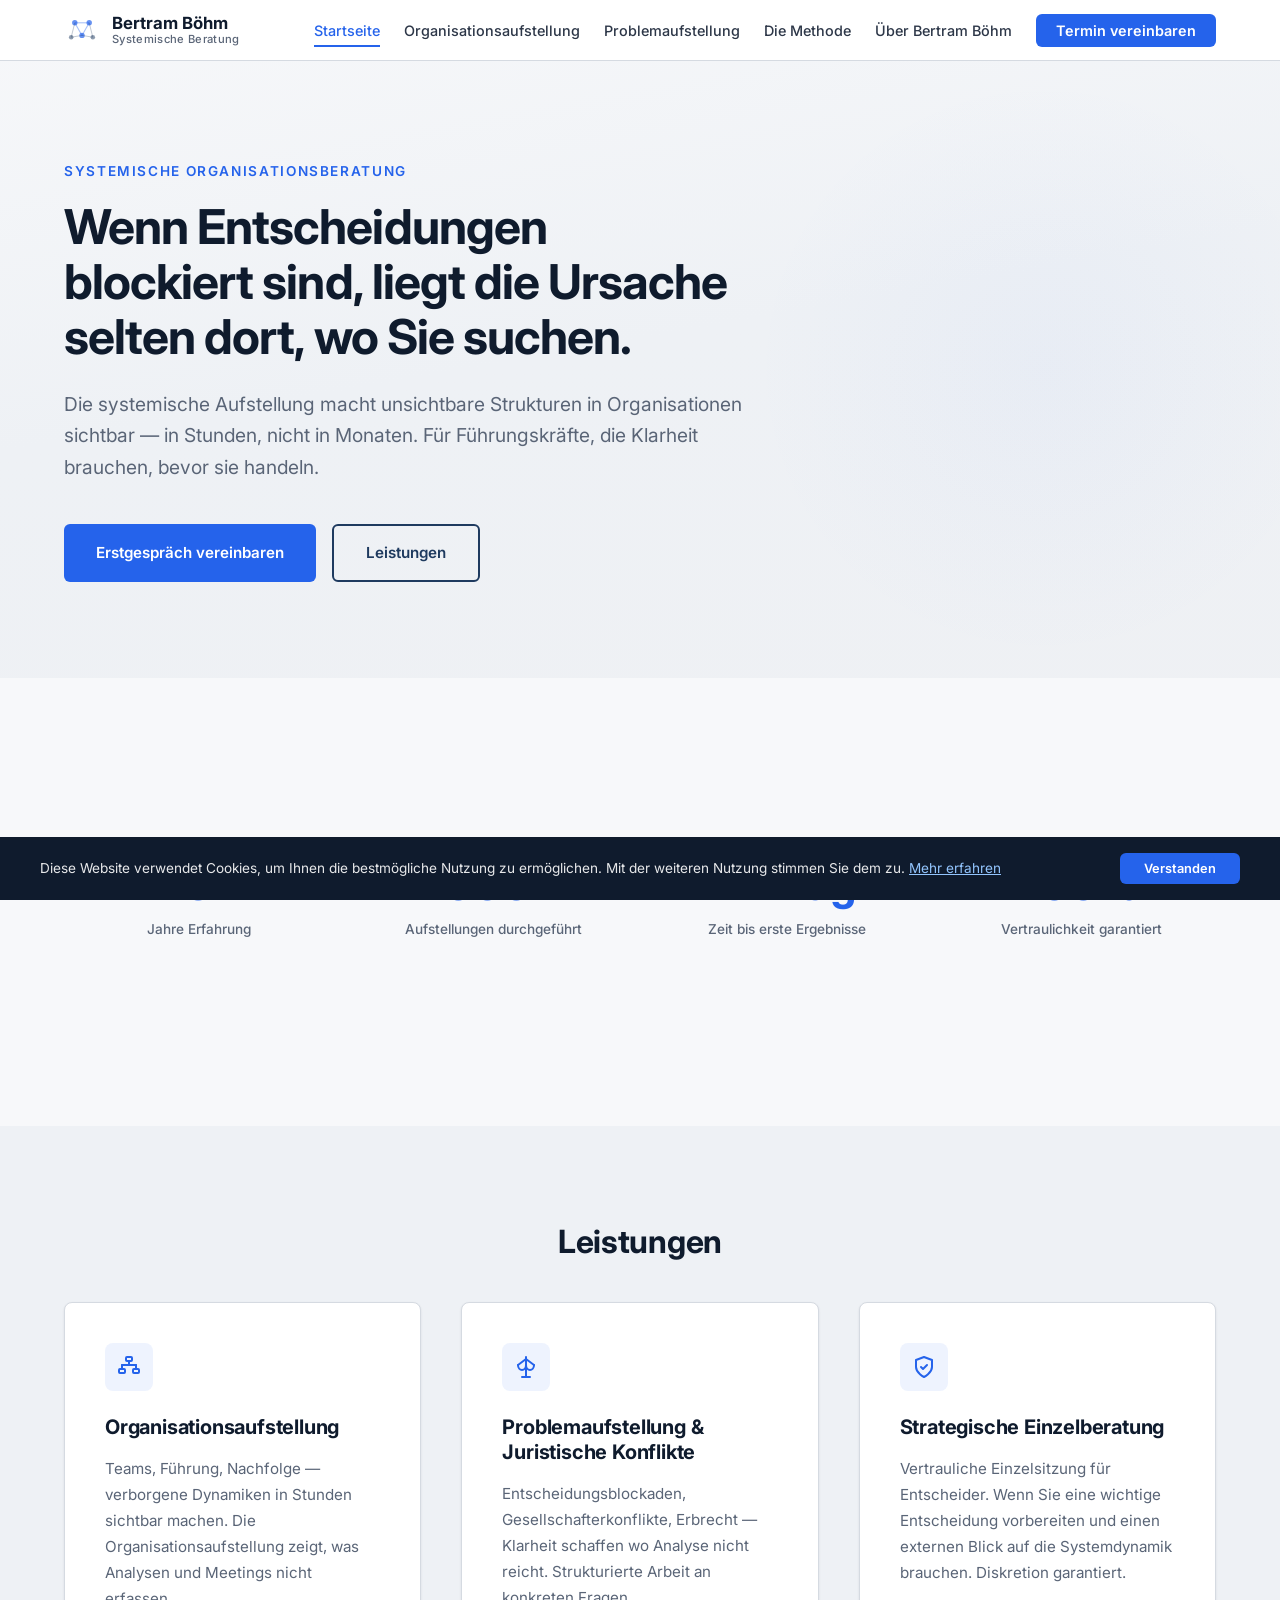
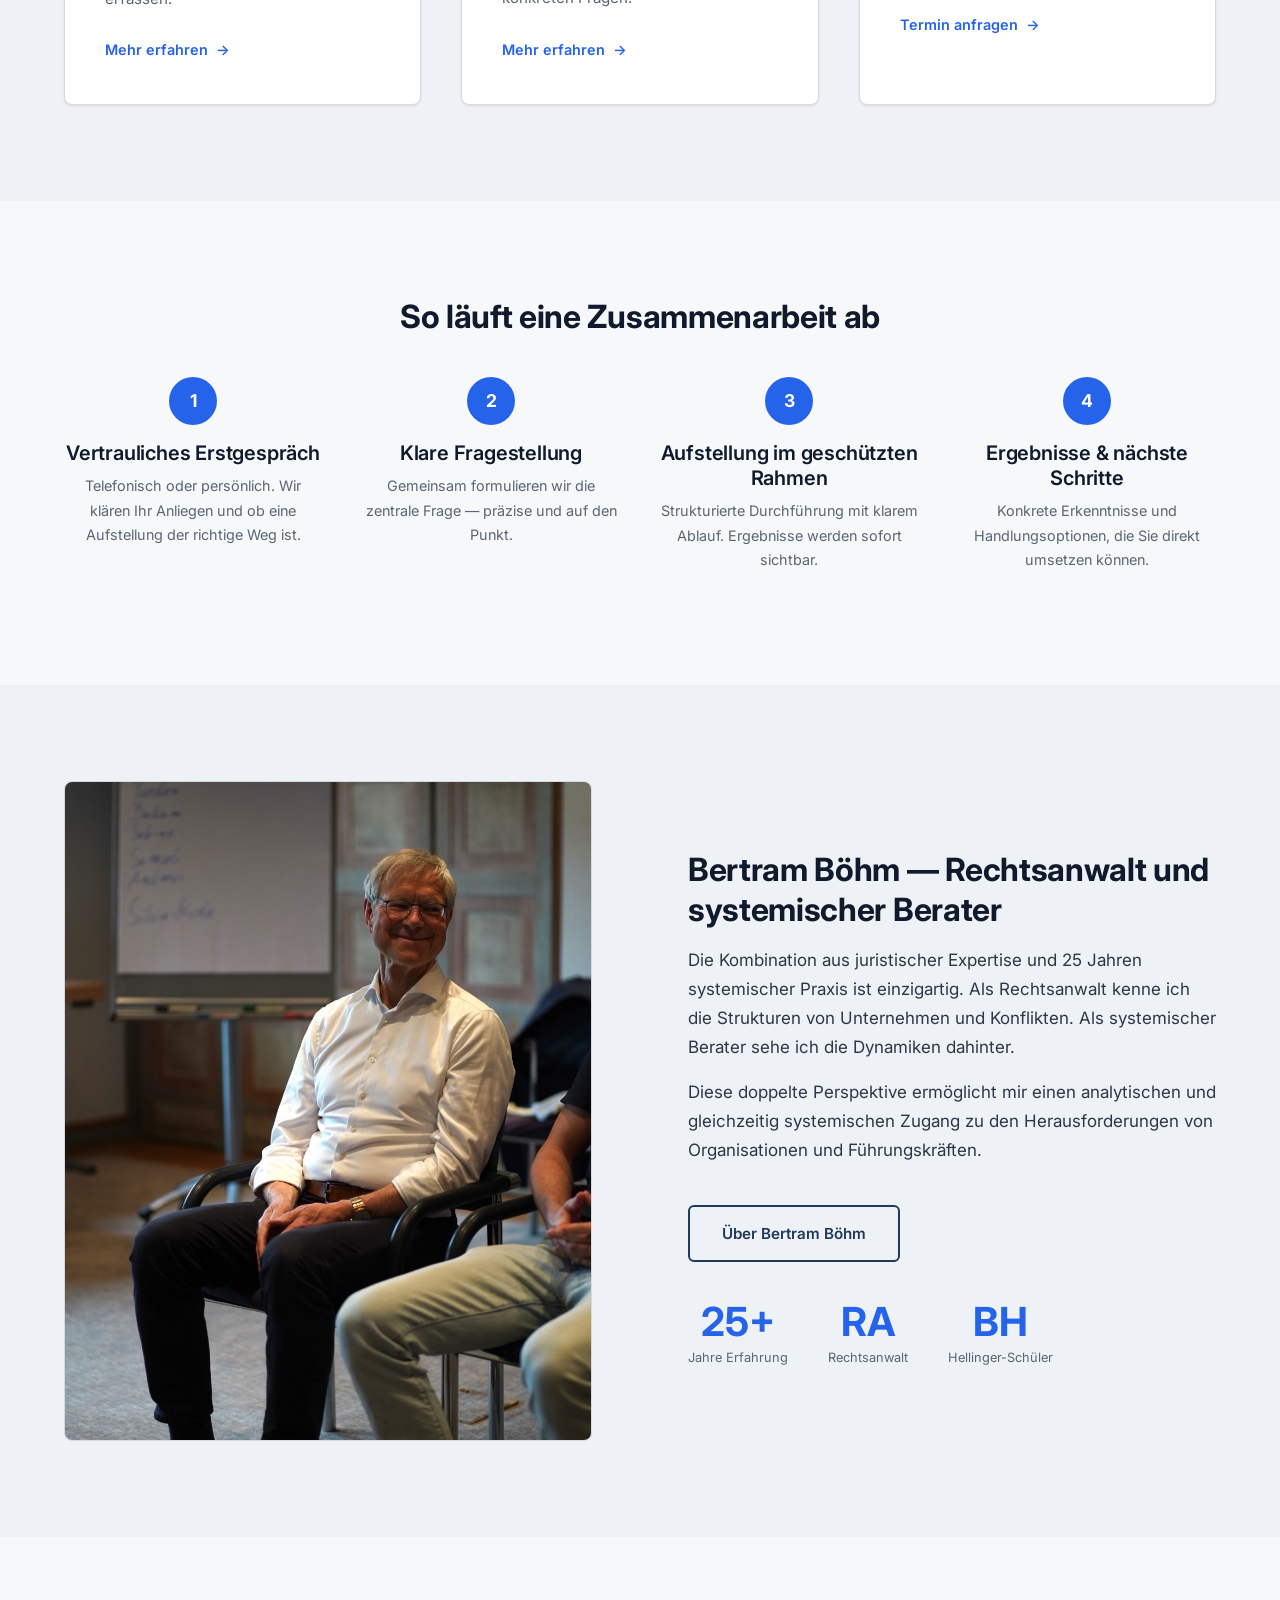
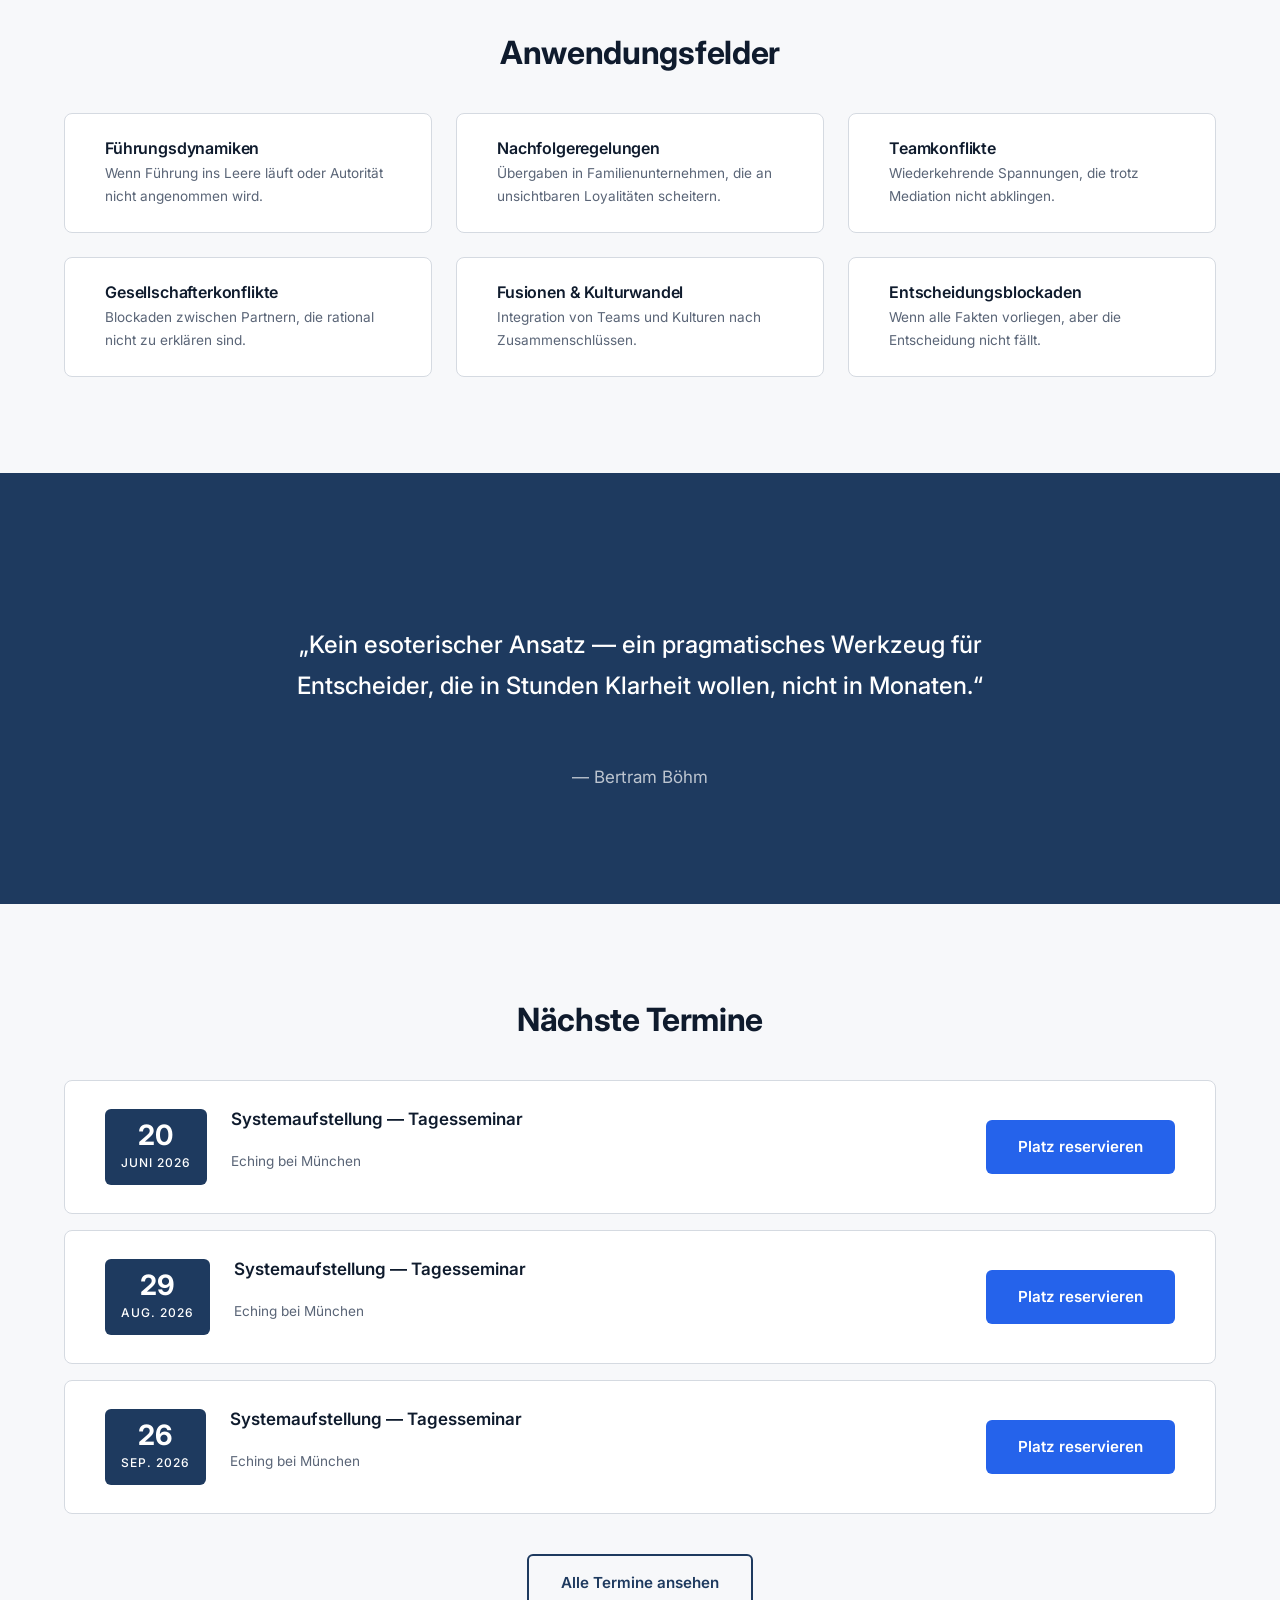
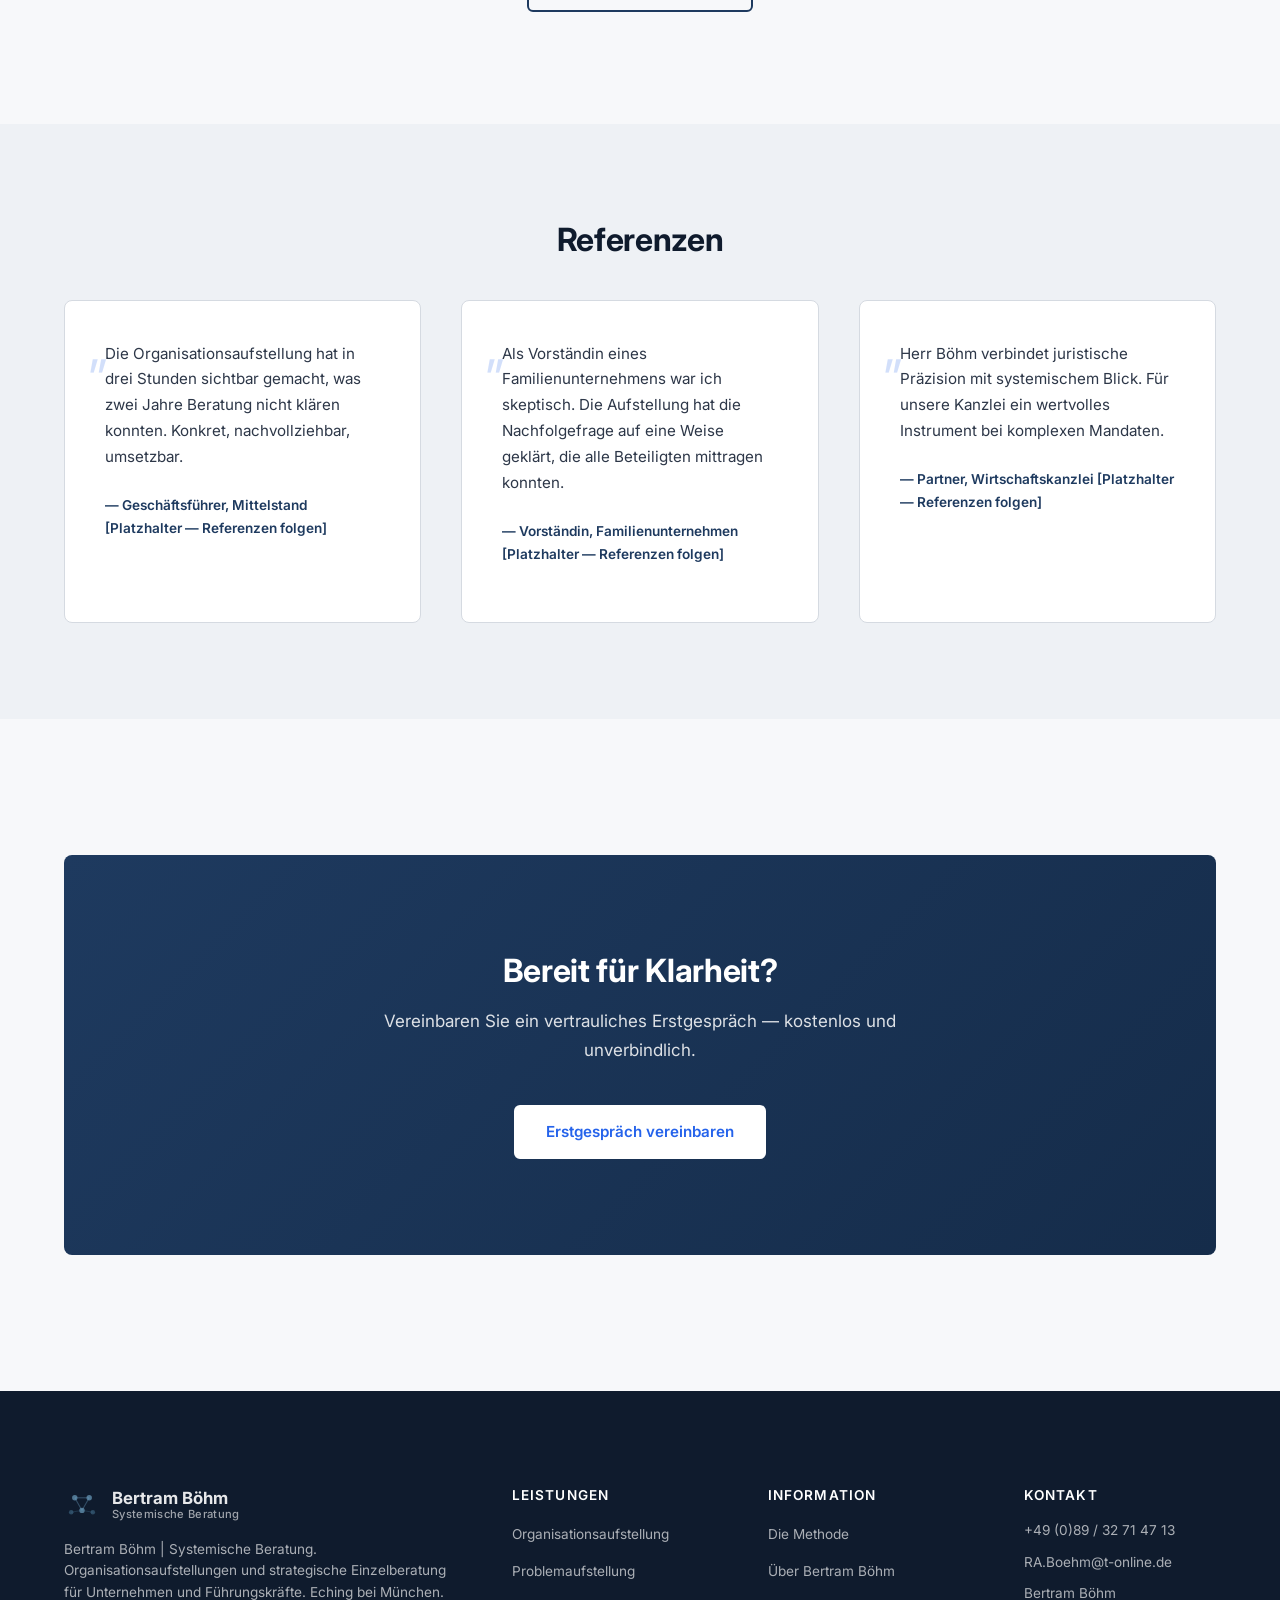
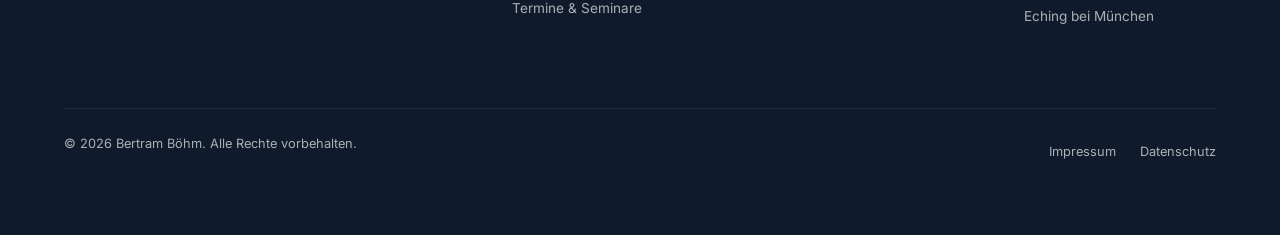
==== commit af2d721f: "Add Bertram portrait to intro blocks (Startseite + Über mich)" ====
--- a/index.html
+++ b/index.html
@@ -199,7 +199,7 @@
     <div class="container">
       <div class="intro-block">
         <div class="intro-block__image">
-          <p>Foto folgt</p>
+          <img src="img/portrait-bertram.jpg" alt="Bertram Böhm — Rechtsanwalt und systemischer Berater" width="960" height="1200" loading="lazy">
         </div>
         <div class="intro-block__content">
           <h2>Bertram Böhm — Rechtsanwalt und systemischer Berater</h2>
--- a/css/style.css
+++ b/css/style.css
@@ -557,6 +557,13 @@
   border: 1px solid var(--color-border);
 }
 
+.intro-block__image img {
+  width: 100%;
+  height: 100%;
+  object-fit: cover;
+  display: block;
+}
+
 .intro-block__content h2 {
   margin-bottom: var(--space-sm);
 }
@@ -1434,8 +1441,9 @@
     position: fixed;
     top: 0;
     right: 0;
-    bottom: 0;
     width: min(280px, 80vw);
+    height: 100vh;
+    height: 100dvh;
     background: var(--color-white);
     flex-direction: column;
     align-items: flex-start;
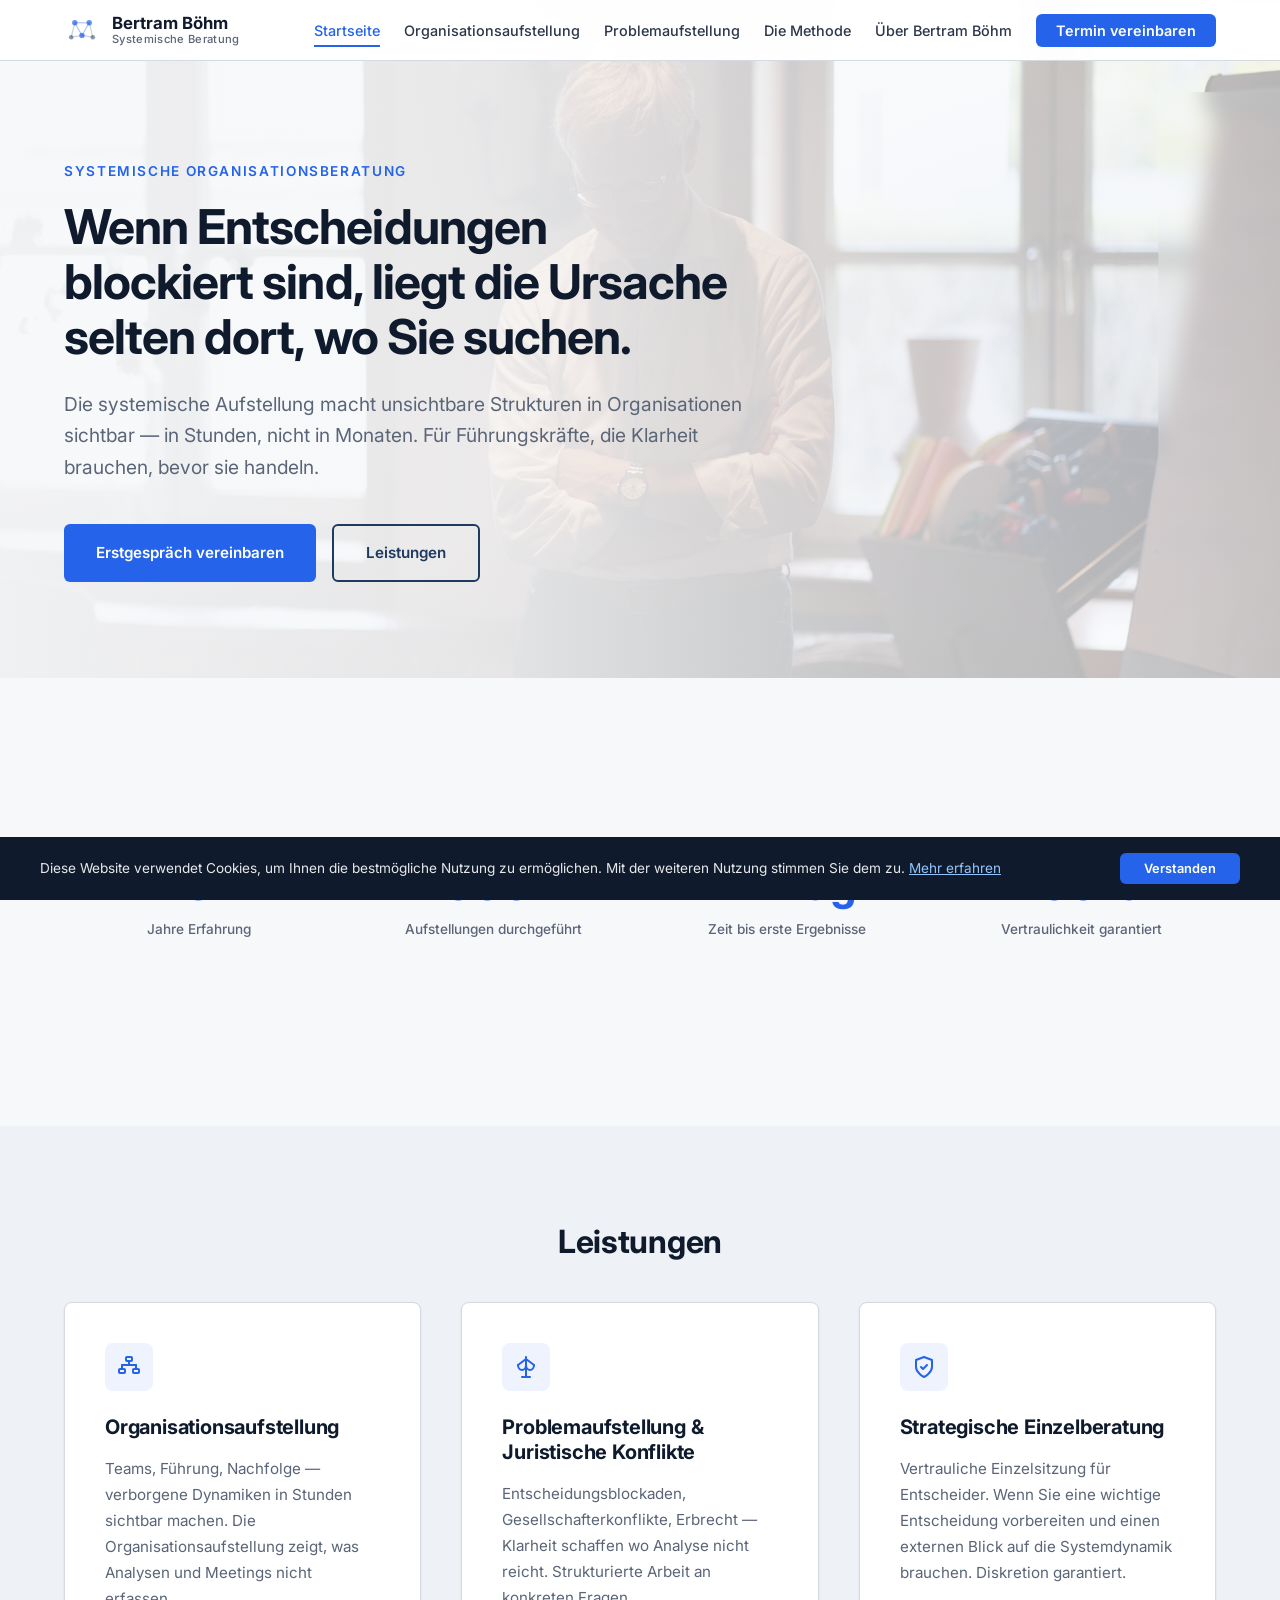
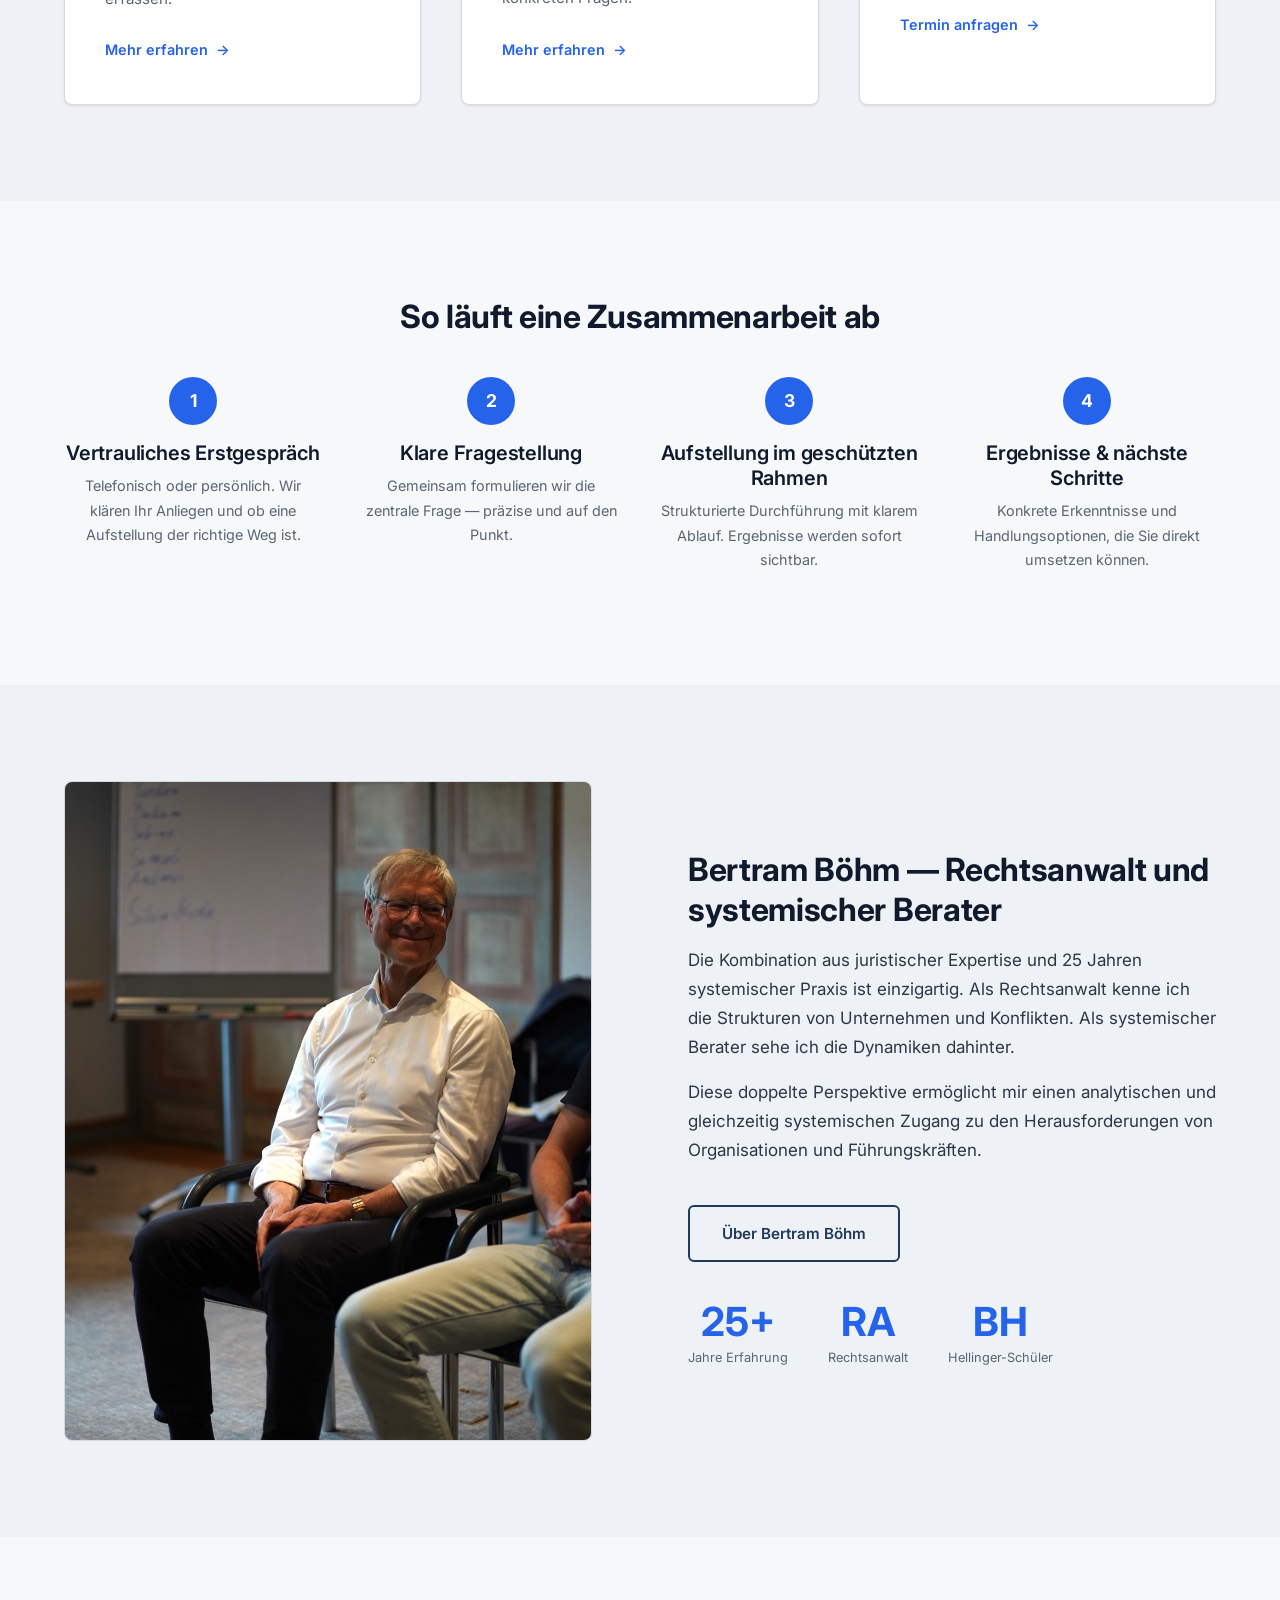
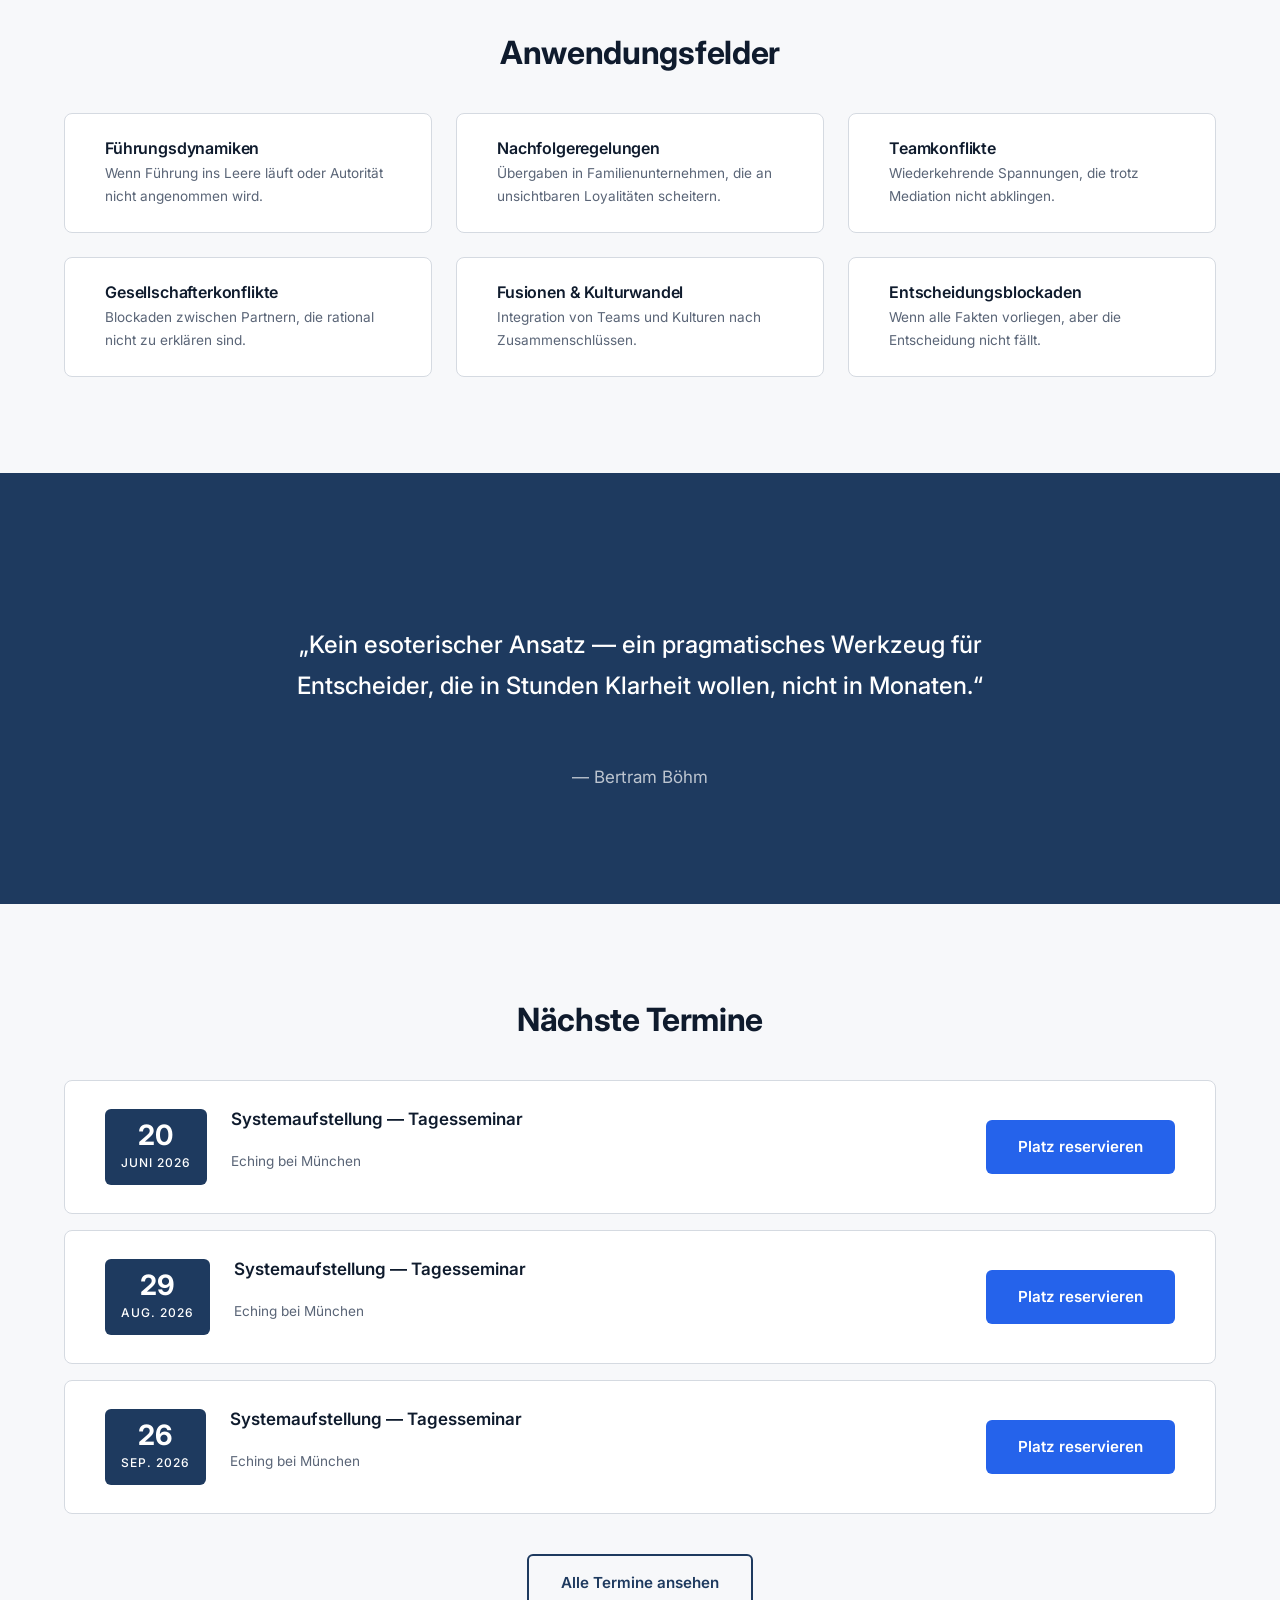
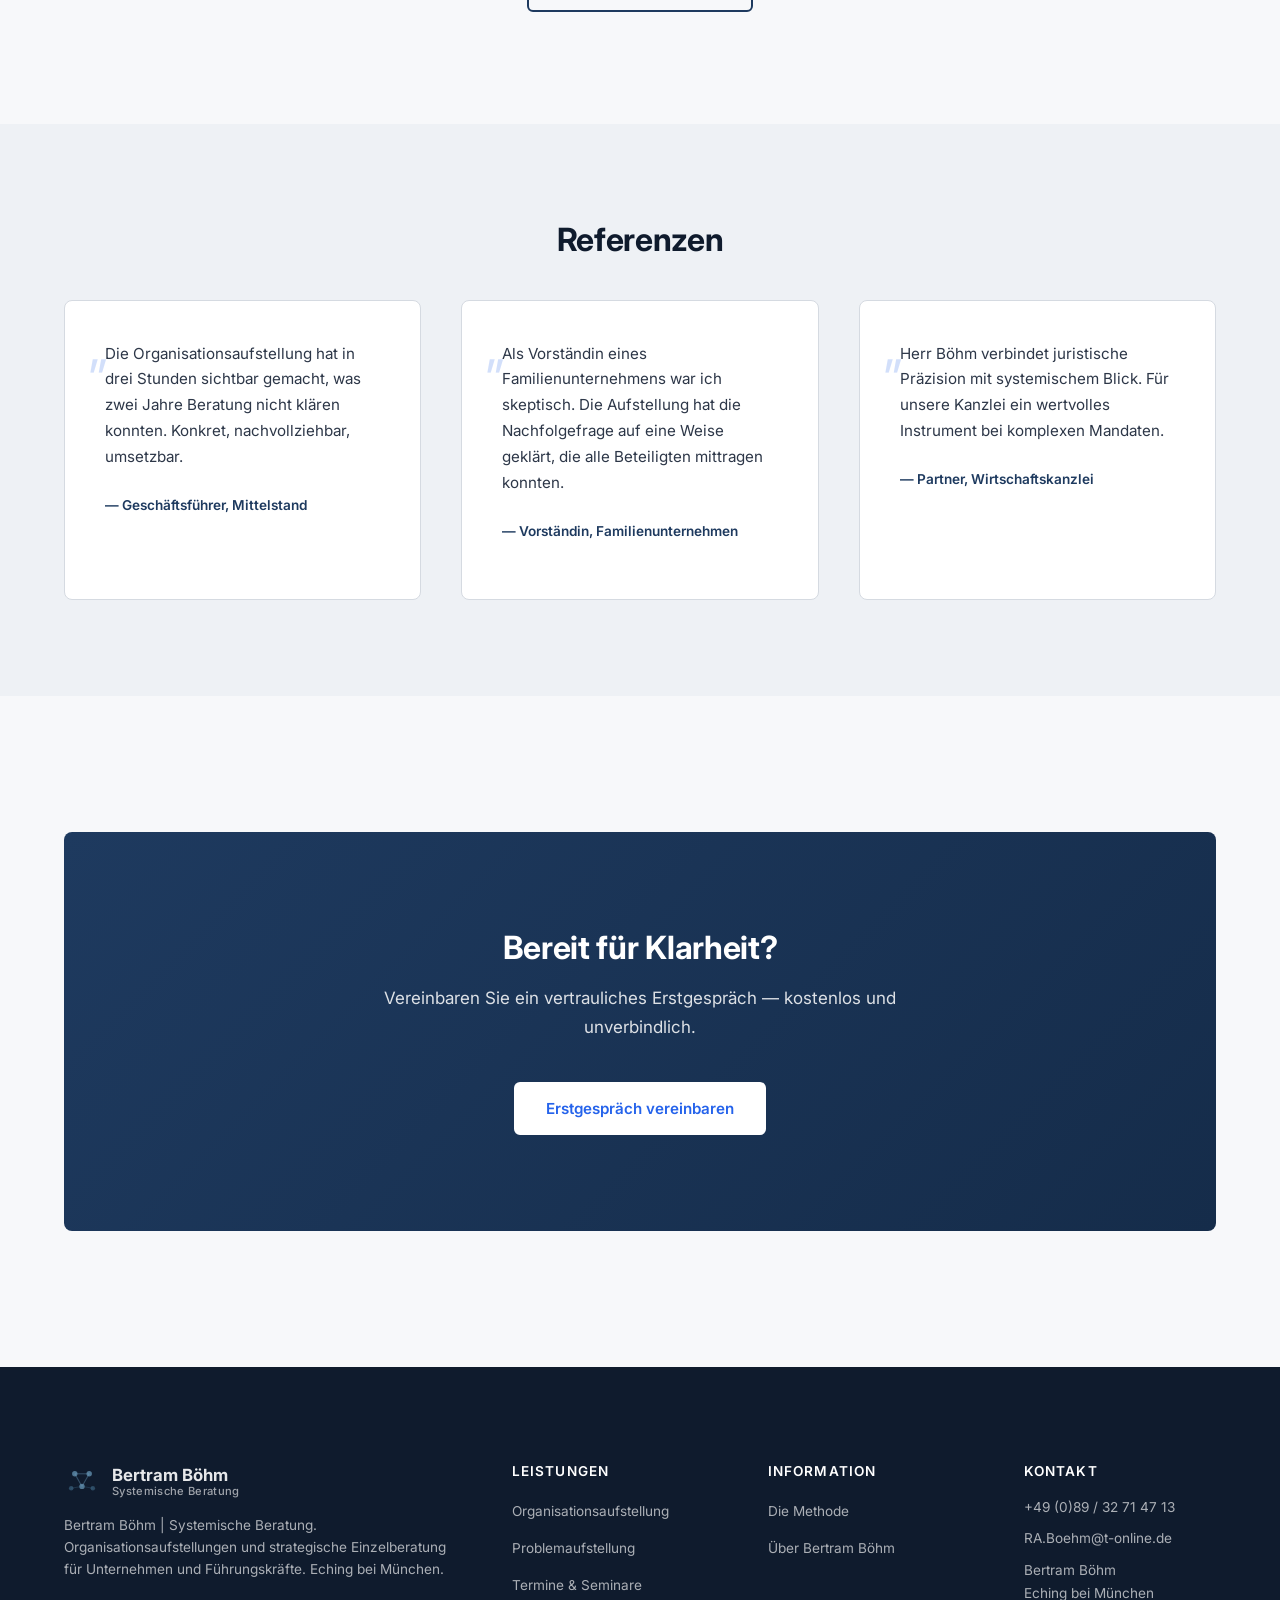
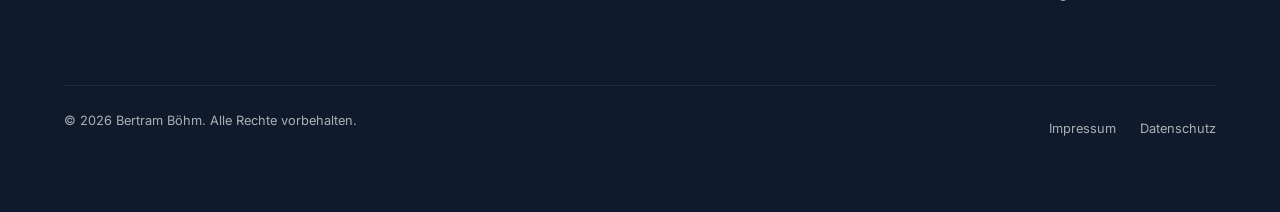
==== commit cceac9e4: "Testimonials: Platzhalter-Klammern entfernt" ====
--- a/index.html
+++ b/index.html
@@ -338,17 +338,17 @@
 
         <div class="testimonial">
           <p class="testimonial__text">Die Organisationsaufstellung hat in drei Stunden sichtbar gemacht, was zwei Jahre Beratung nicht klären konnten. Konkret, nachvollziehbar, umsetzbar.</p>
-          <p class="testimonial__author">— Geschäftsführer, Mittelstand [Platzhalter — Referenzen folgen]</p>
+          <p class="testimonial__author">— Geschäftsführer, Mittelstand</p>
         </div>
 
         <div class="testimonial">
           <p class="testimonial__text">Als Vorständin eines Familienunternehmens war ich skeptisch. Die Aufstellung hat die Nachfolgefrage auf eine Weise geklärt, die alle Beteiligten mittragen konnten.</p>
-          <p class="testimonial__author">— Vorständin, Familienunternehmen [Platzhalter — Referenzen folgen]</p>
+          <p class="testimonial__author">— Vorständin, Familienunternehmen</p>
         </div>
 
         <div class="testimonial">
           <p class="testimonial__text">Herr Böhm verbindet juristische Präzision mit systemischem Blick. Für unsere Kanzlei ein wertvolles Instrument bei komplexen Mandaten.</p>
-          <p class="testimonial__author">— Partner, Wirtschaftskanzlei [Platzhalter — Referenzen folgen]</p>
+          <p class="testimonial__author">— Partner, Wirtschaftskanzlei</p>
         </div>
 
       </div>
--- a/css/style.css
+++ b/css/style.css
@@ -351,7 +351,9 @@
 /* --- Hero --- */
 .hero {
   padding: 10rem 0 6rem;
-  background: linear-gradient(170deg, var(--color-background) 0%, var(--color-background-alt) 50%, rgba(30, 58, 95, 0.04) 100%);
+  background:
+    linear-gradient(90deg, rgba(247, 248, 250, 0.97) 0%, rgba(247, 248, 250, 0.92) 38%, rgba(247, 248, 250, 0.78) 72%, rgba(247, 248, 250, 0.70) 100%),
+    url('../img/hero-raum.jpg') center 28% / cover no-repeat;
   position: relative;
   overflow: hidden;
 }
@@ -1353,6 +1355,9 @@
 
   .hero {
     padding: 7rem 0 3rem;
+    background:
+      linear-gradient(180deg, rgba(247, 248, 250, 0.94) 0%, rgba(247, 248, 250, 0.89) 100%),
+      url('../img/hero-raum.jpg') center 30% / cover no-repeat;
   }
 
   .hero__title {
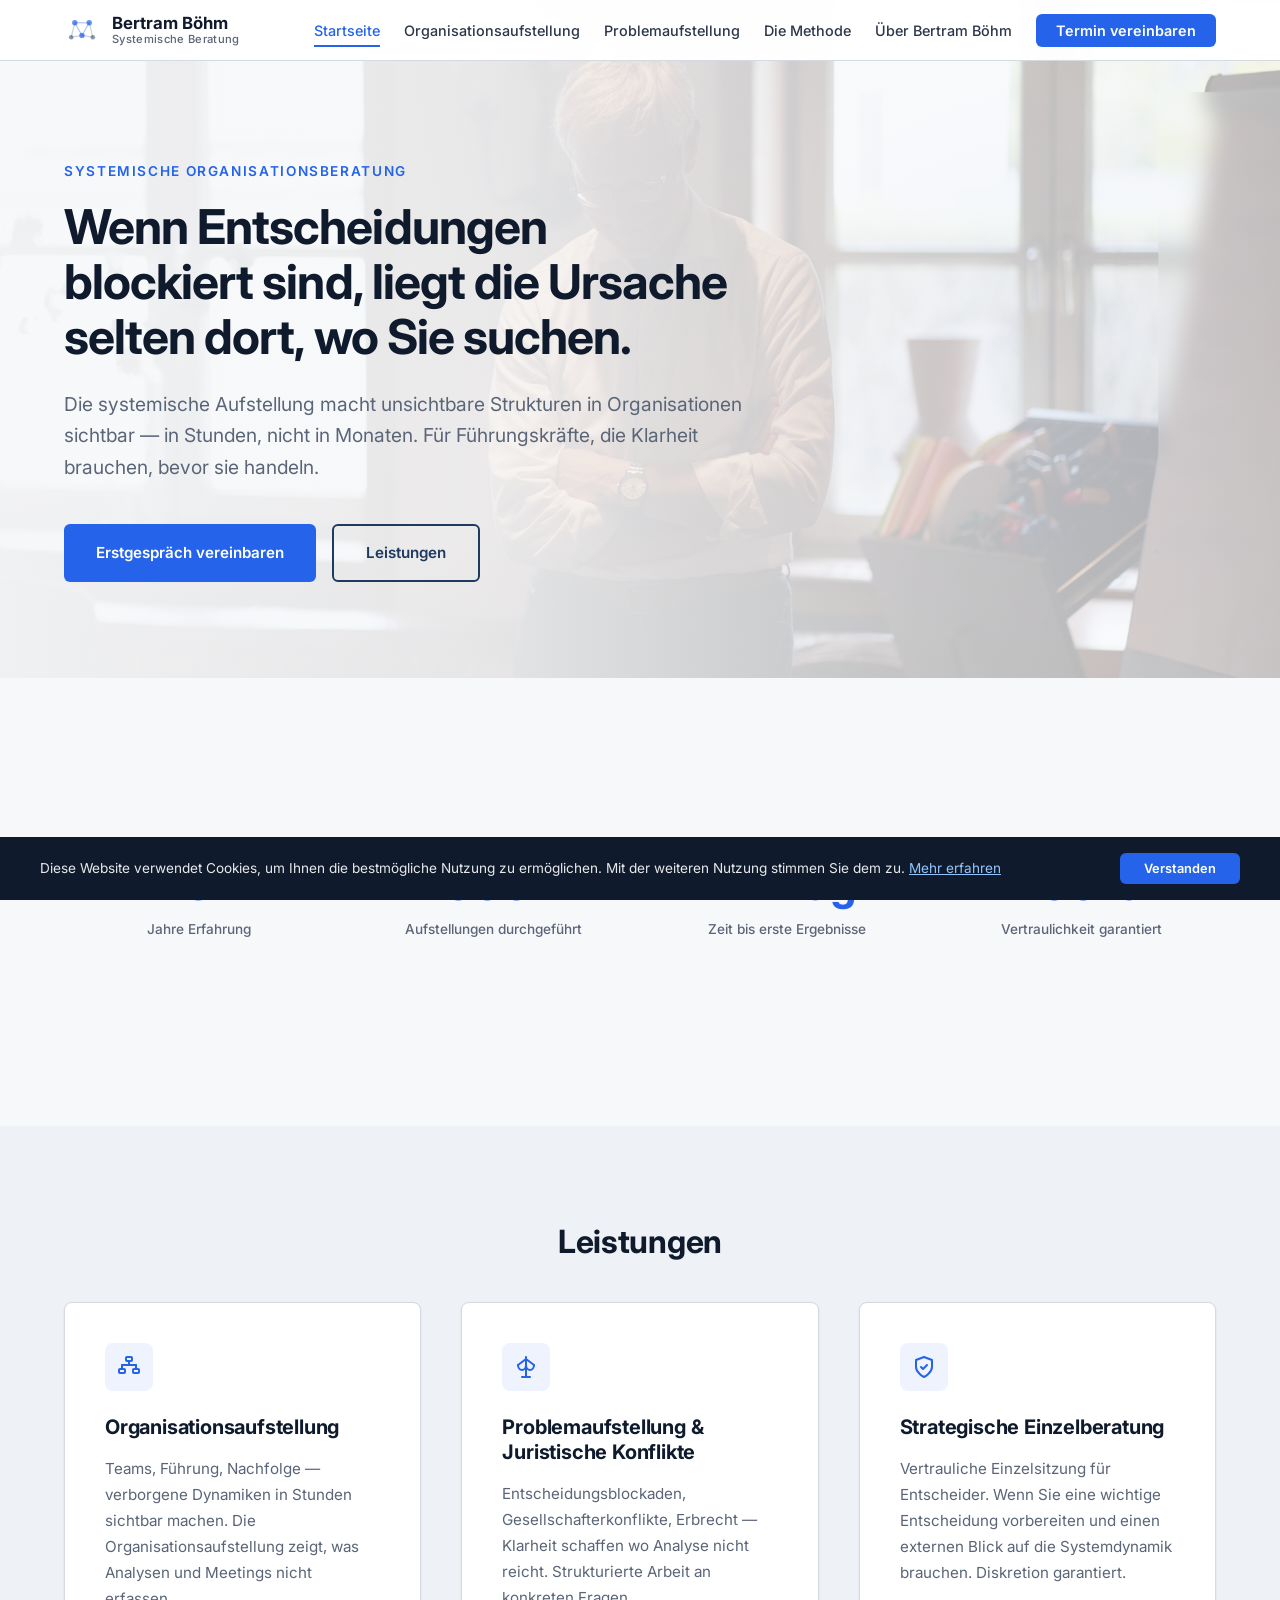
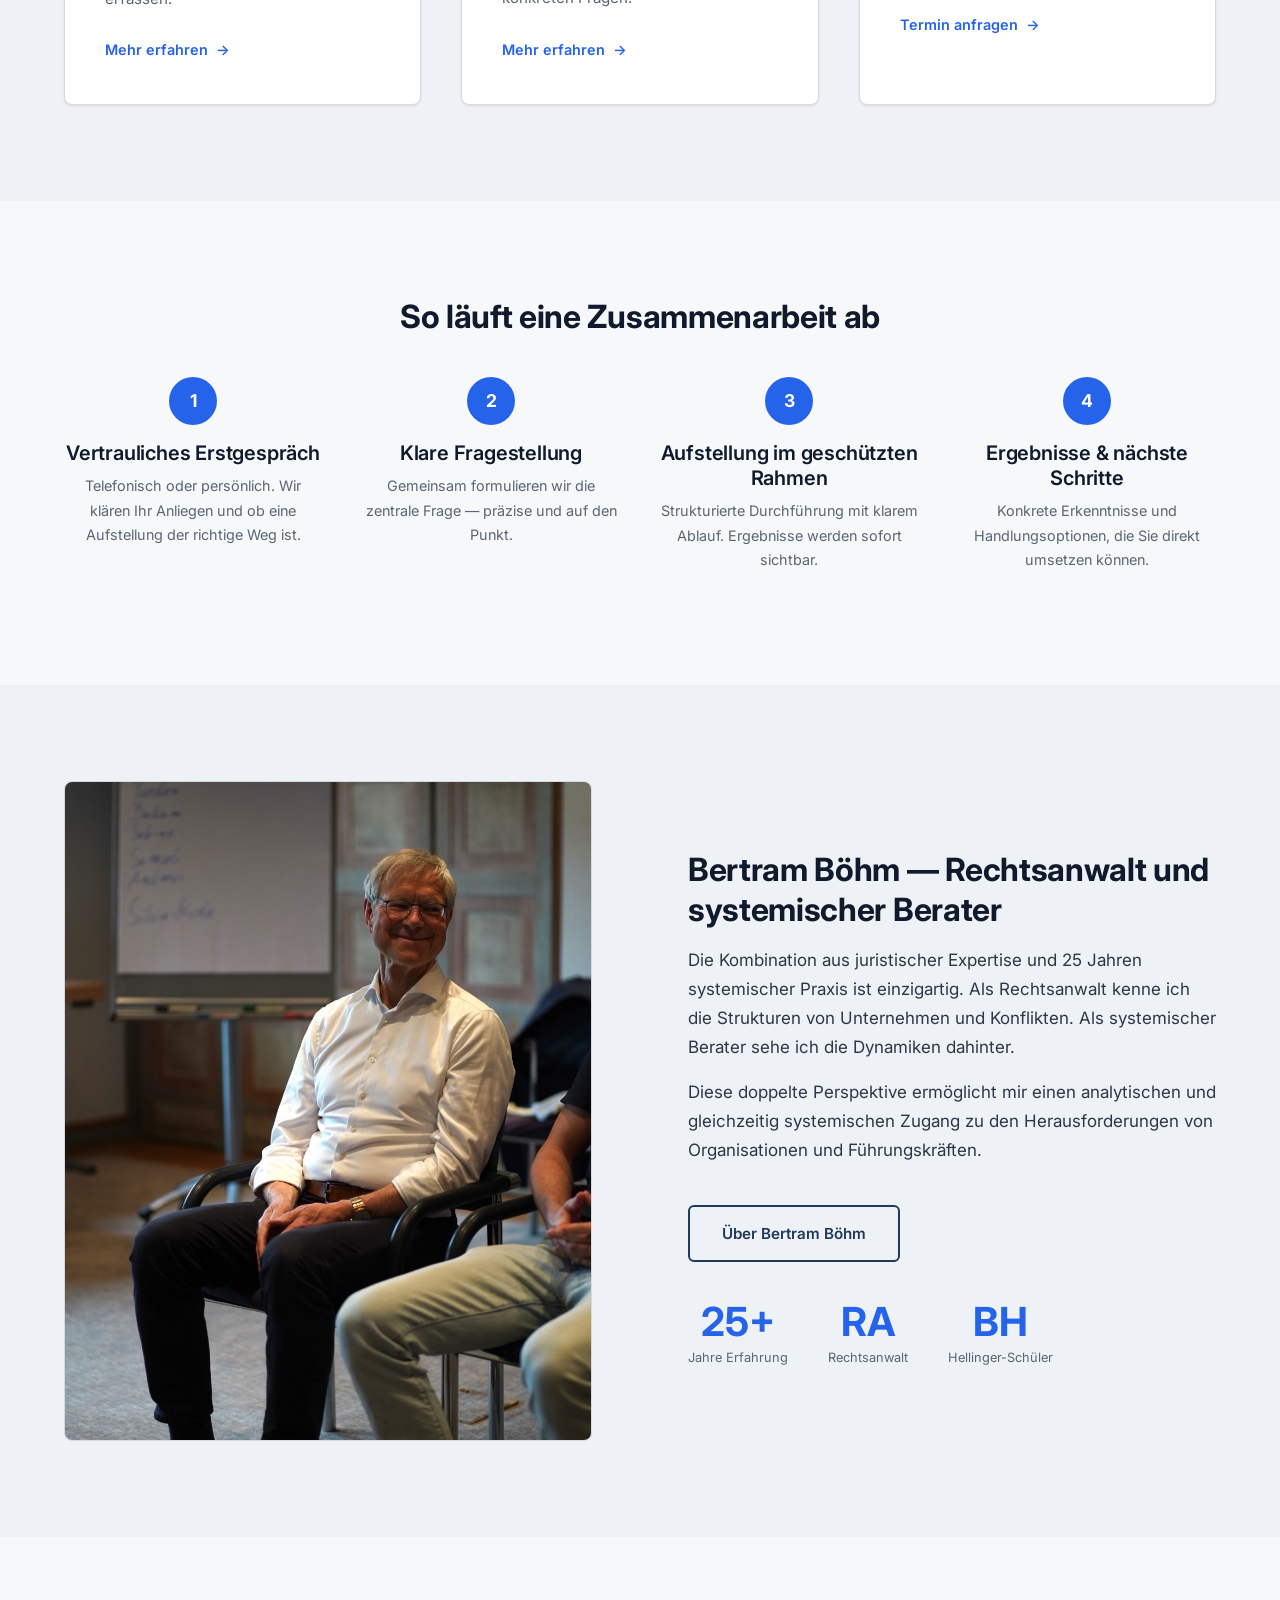
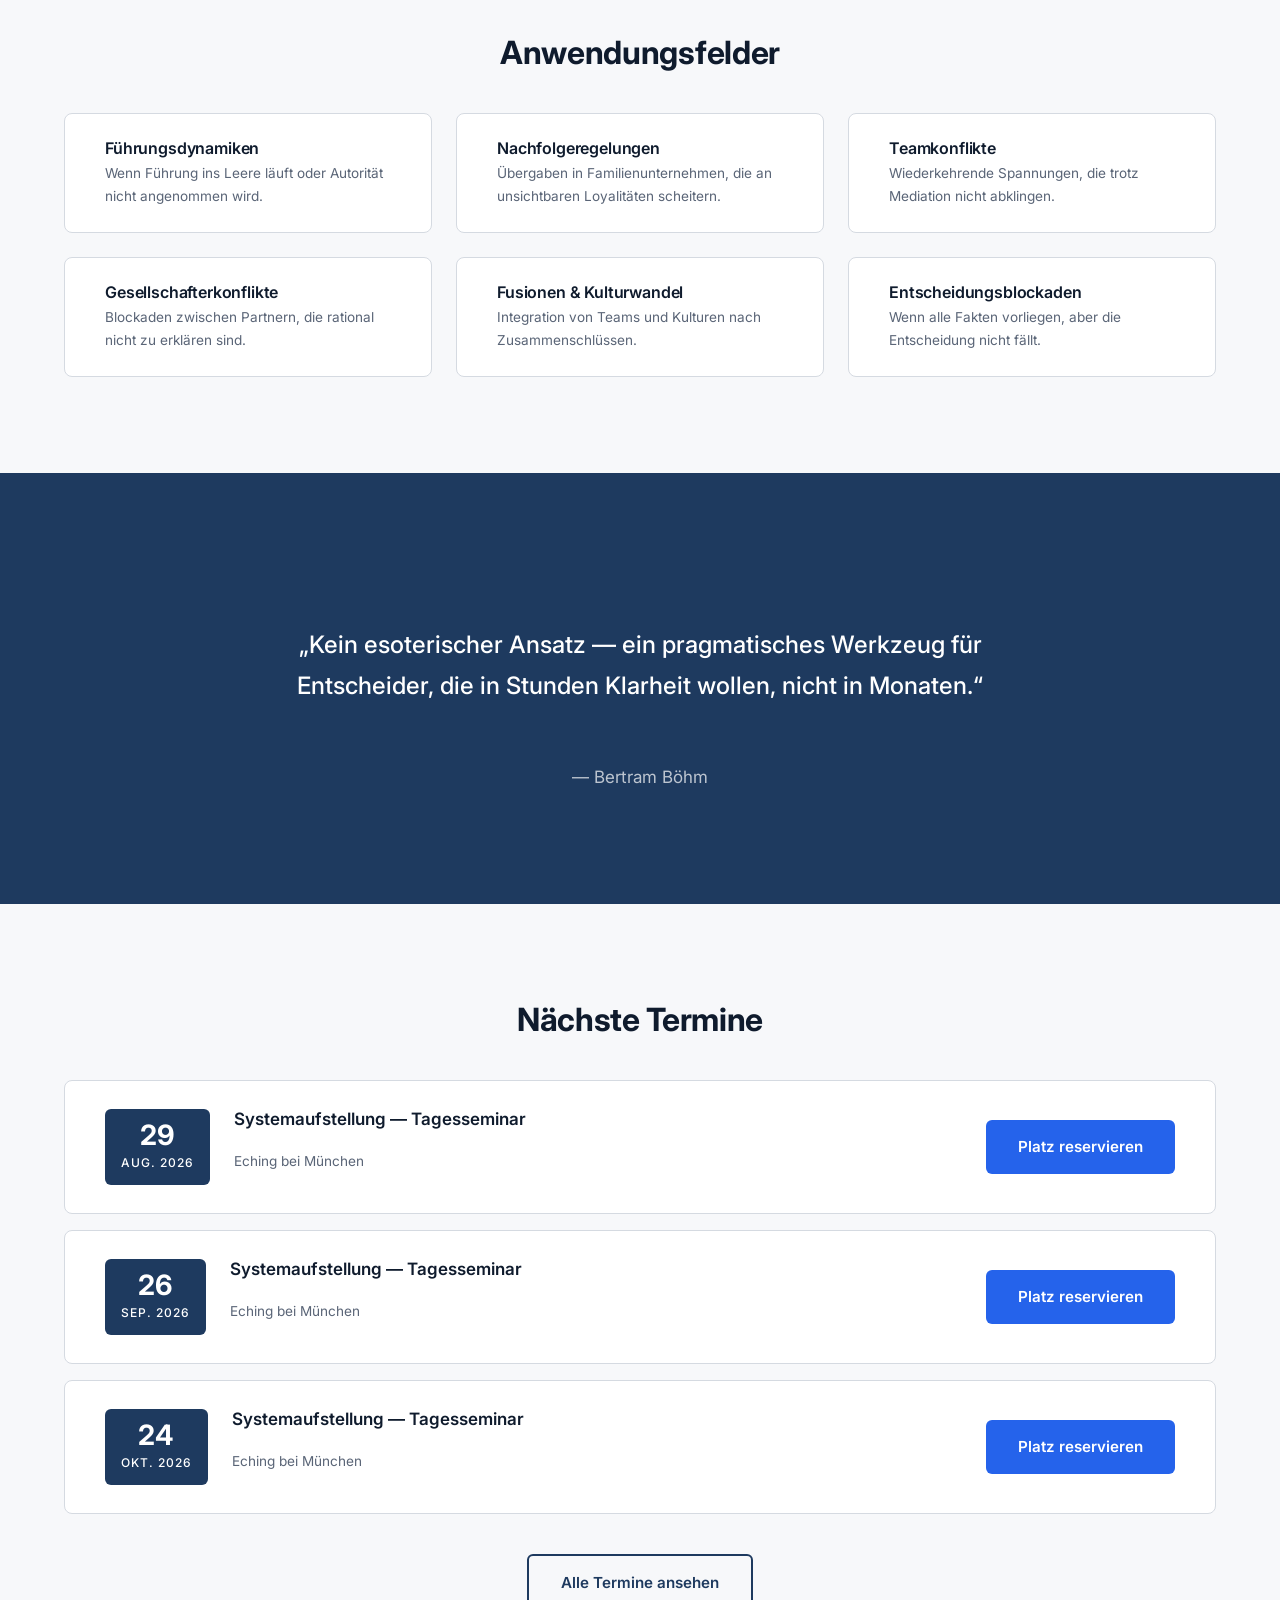
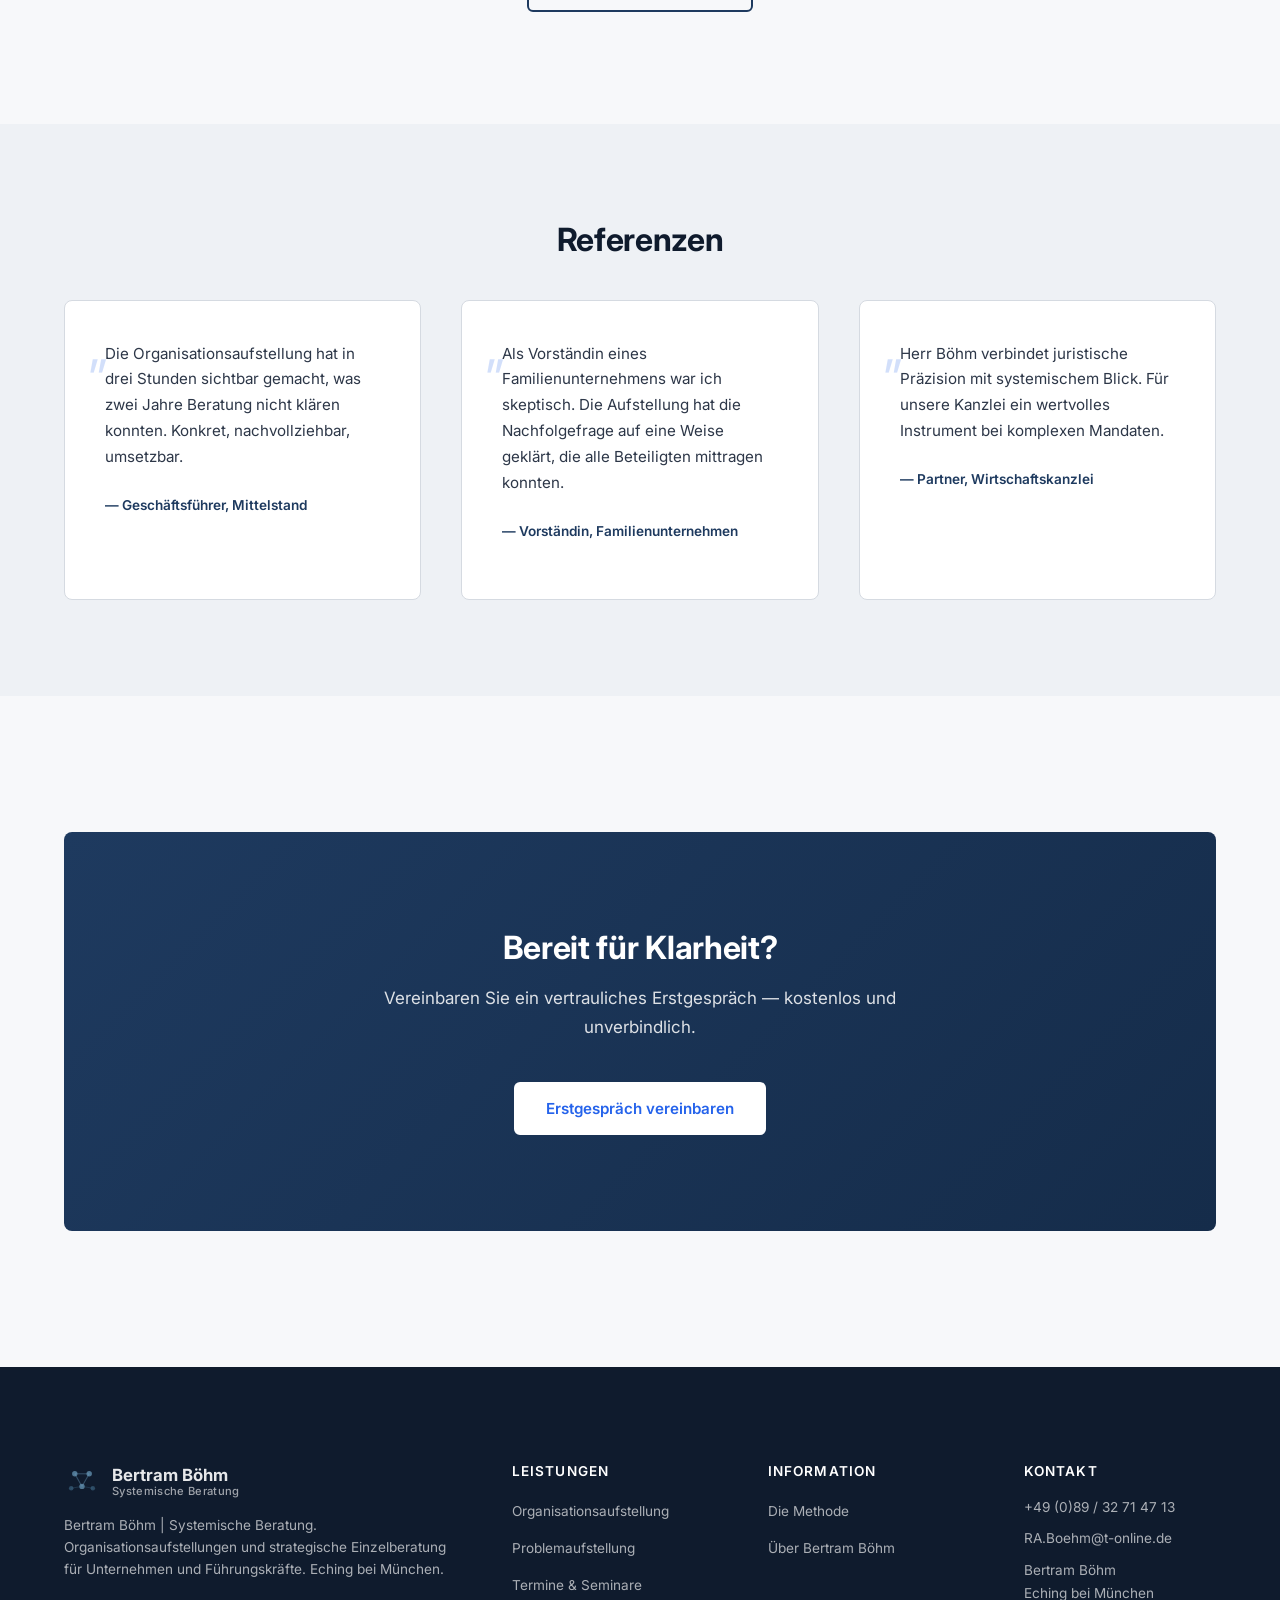
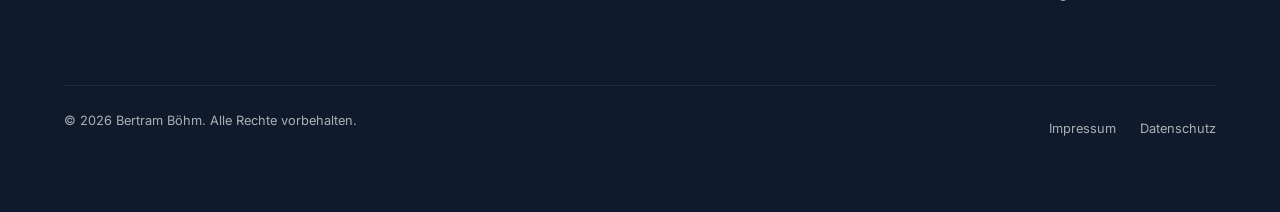
==== commit cd6ce2ee: "Nächste Termine: vergangenen 20. Juni entfernt, 24. Okt. ergänzt" ====
--- a/index.html
+++ b/index.html
@@ -283,20 +283,6 @@
 
         <div class="termin-item">
           <div class="termin-item__date">
-            <span class="termin-item__day">20</span>
-            <span class="termin-item__month">Juni 2026</span>
-          </div>
-          <div class="termin-item__info">
-            <p class="termin-item__title">Systemaufstellung — Tagesseminar</p>
-            <p class="termin-item__detail">Eching bei München</p>
-          </div>
-          <div class="termin-item__cta">
-            <a href="termine.html" class="btn btn--primary">Platz reservieren</a>
-          </div>
-        </div>
-
-        <div class="termin-item">
-          <div class="termin-item__date">
             <span class="termin-item__day">29</span>
             <span class="termin-item__month">Aug. 2026</span>
           </div>
@@ -313,6 +299,20 @@
           <div class="termin-item__date">
             <span class="termin-item__day">26</span>
             <span class="termin-item__month">Sep. 2026</span>
+          </div>
+          <div class="termin-item__info">
+            <p class="termin-item__title">Systemaufstellung — Tagesseminar</p>
+            <p class="termin-item__detail">Eching bei München</p>
+          </div>
+          <div class="termin-item__cta">
+            <a href="termine.html" class="btn btn--primary">Platz reservieren</a>
+          </div>
+        </div>
+
+        <div class="termin-item">
+          <div class="termin-item__date">
+            <span class="termin-item__day">24</span>
+            <span class="termin-item__month">Okt. 2026</span>
           </div>
           <div class="termin-item__info">
             <p class="termin-item__title">Systemaufstellung — Tagesseminar</p>
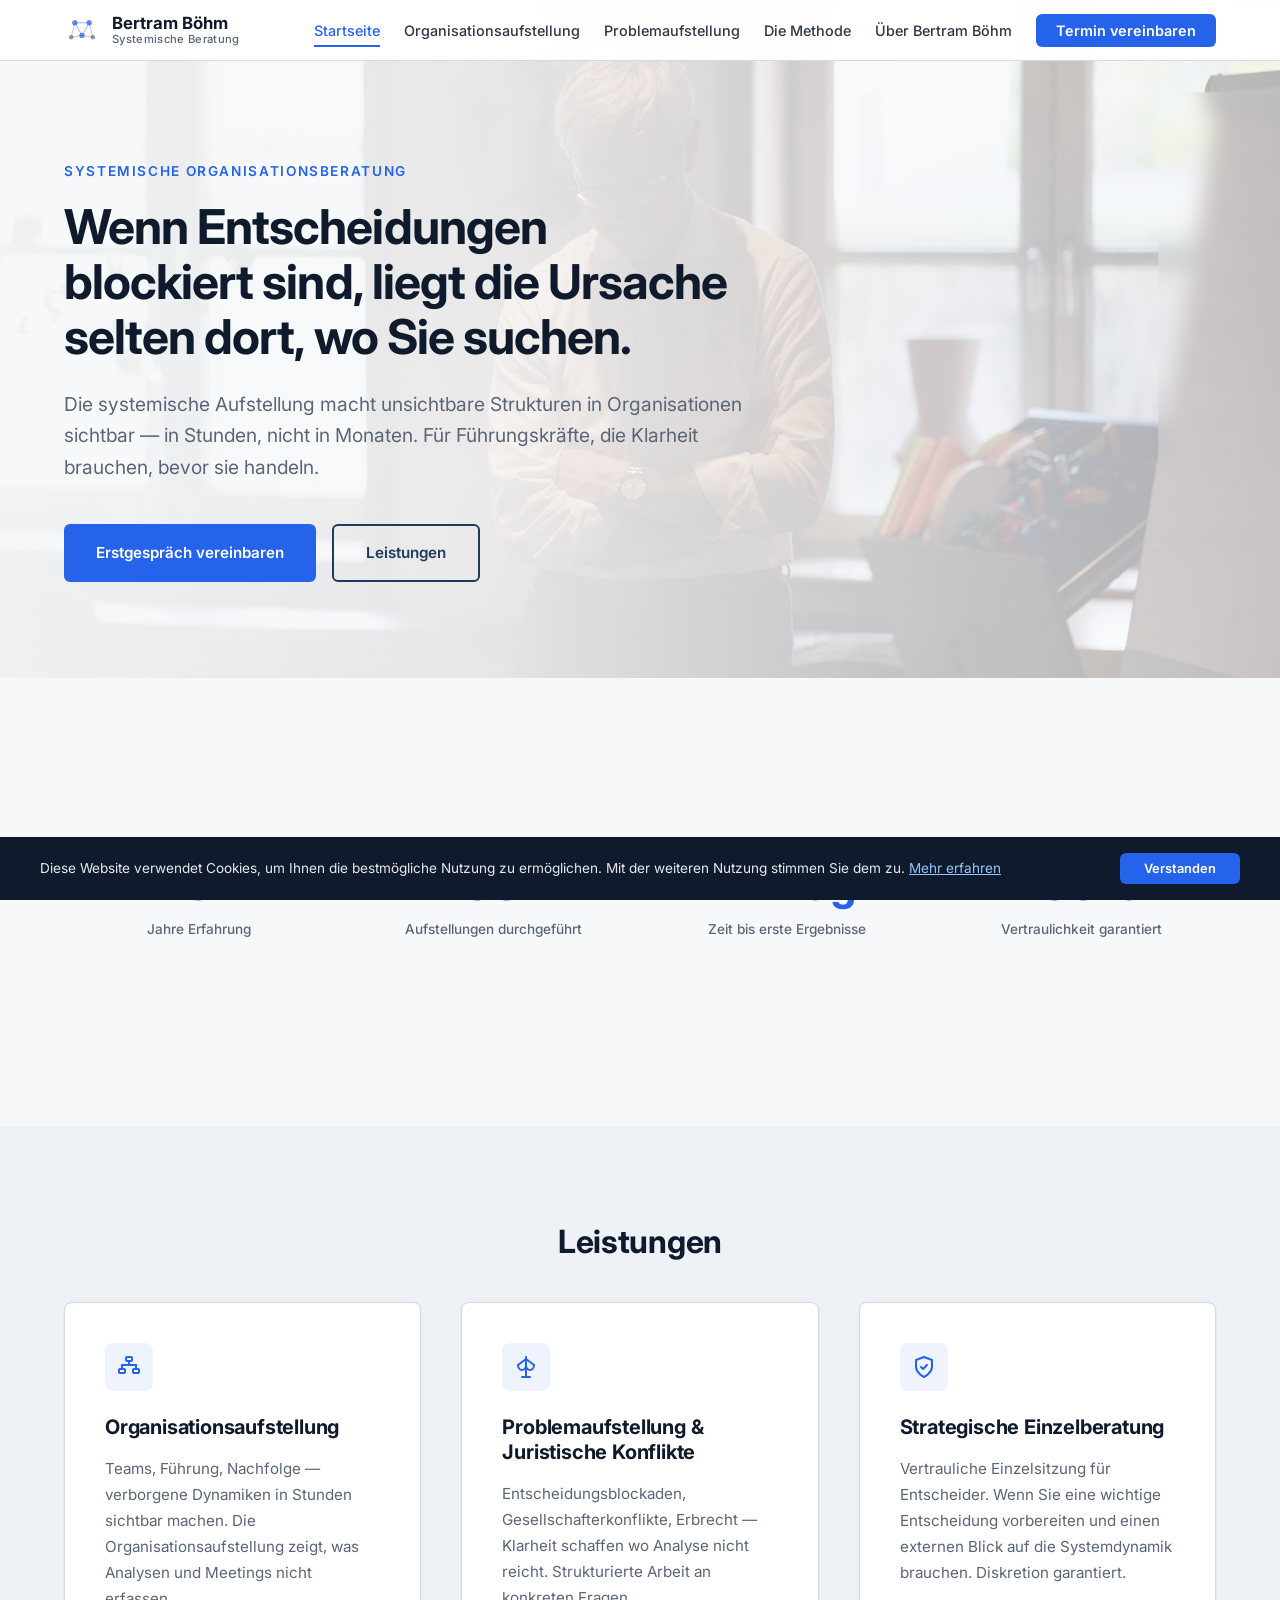
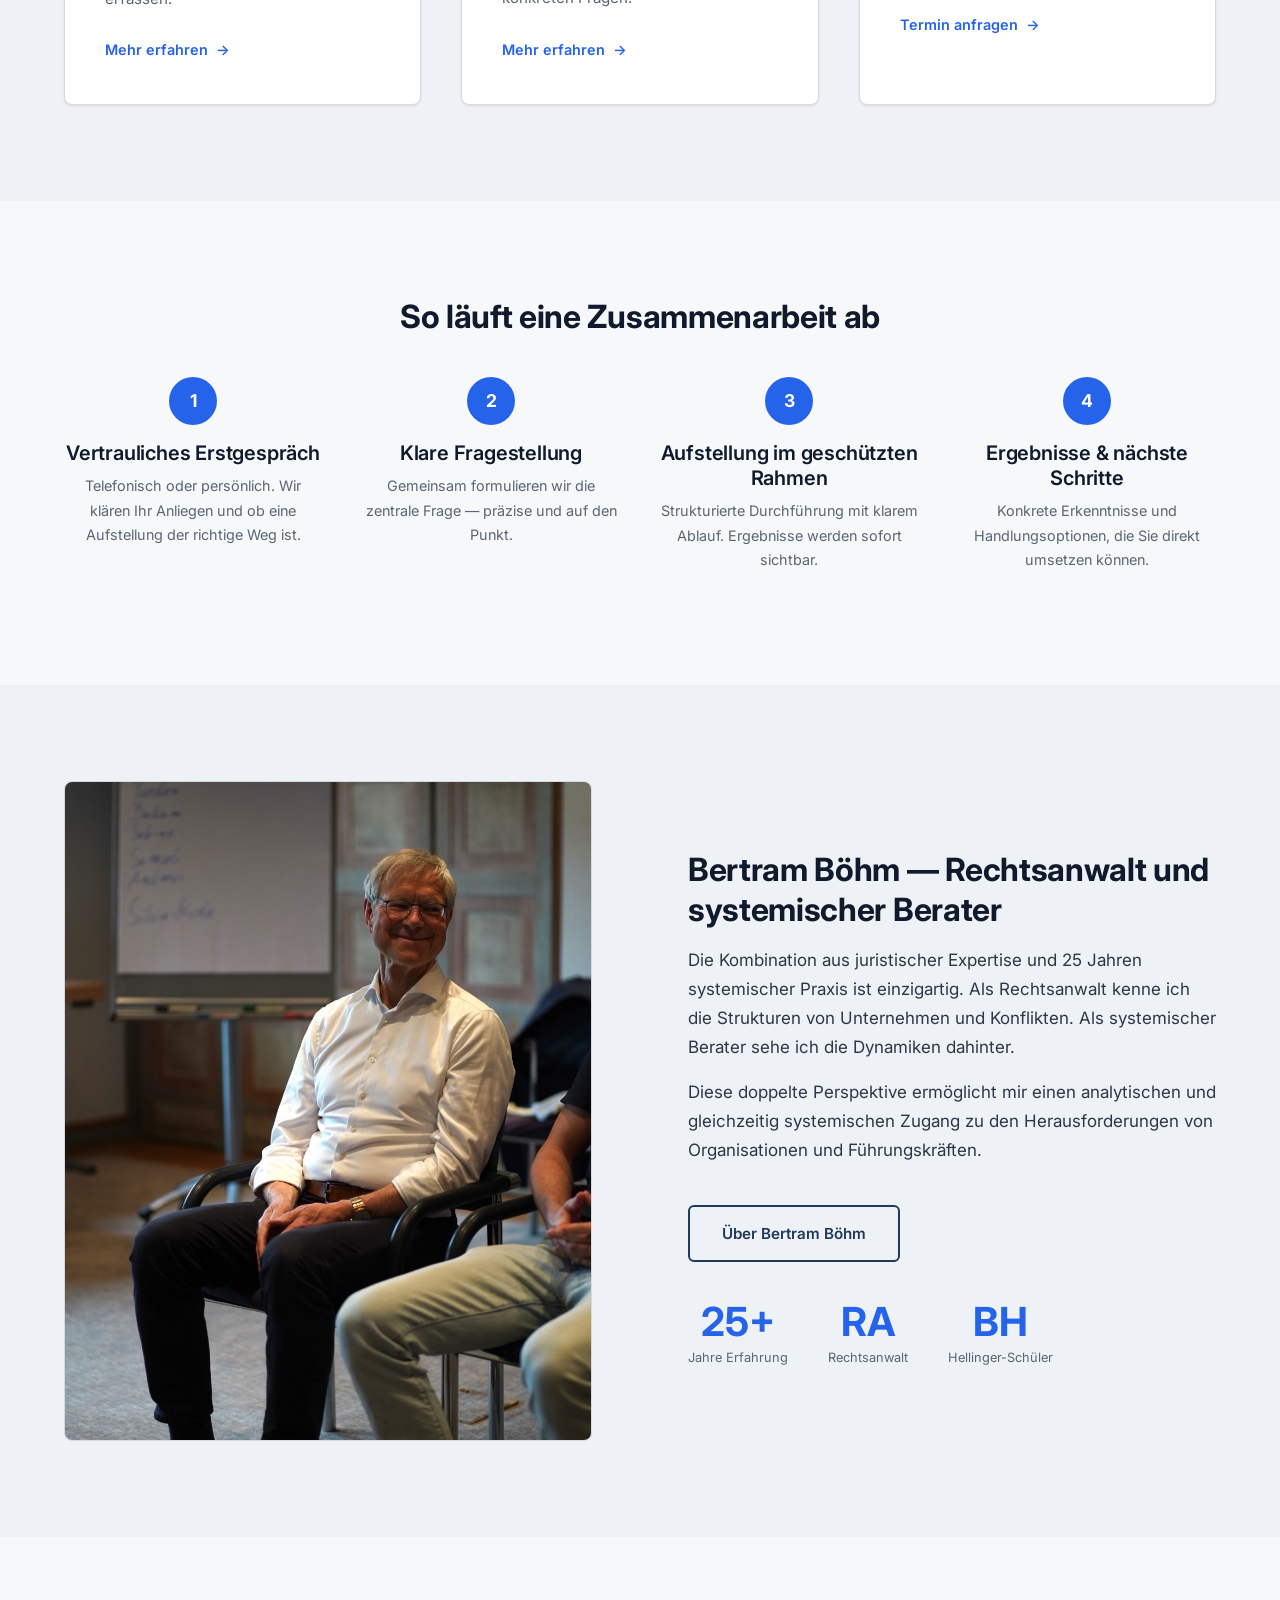
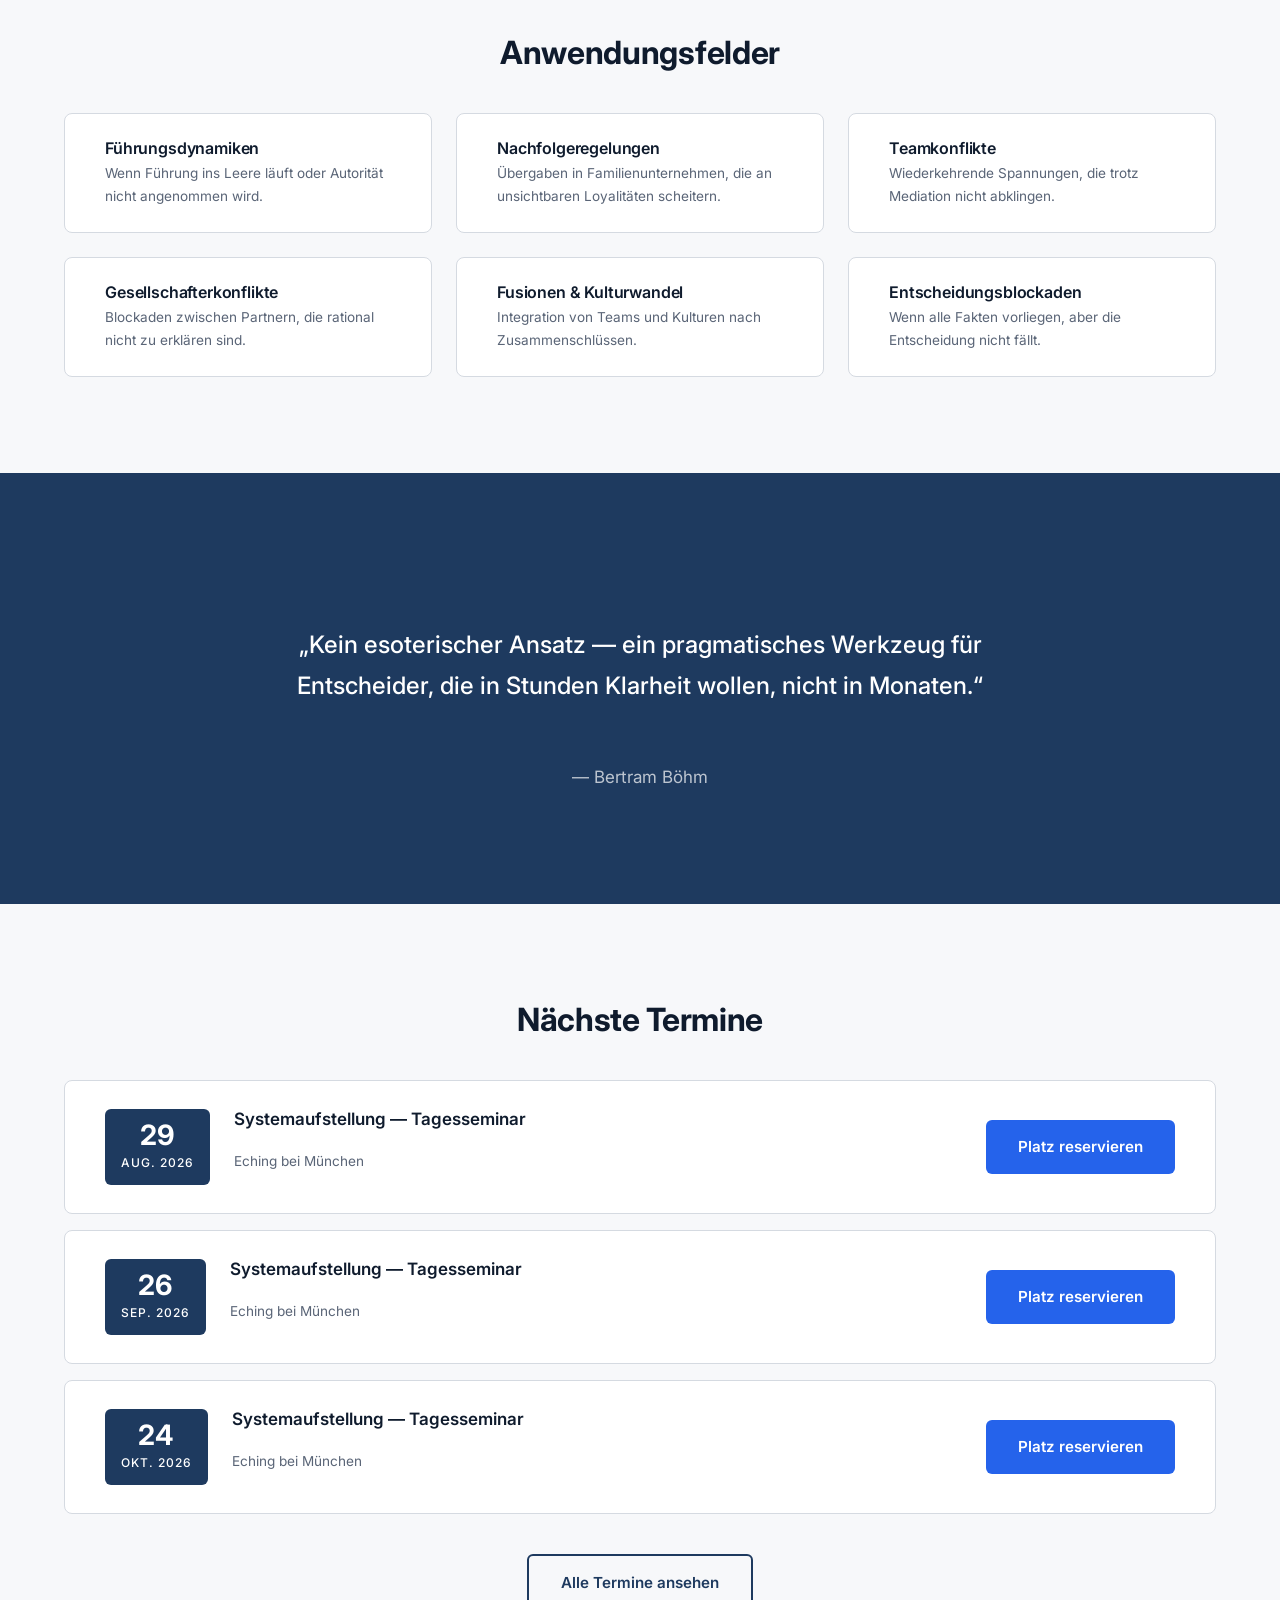
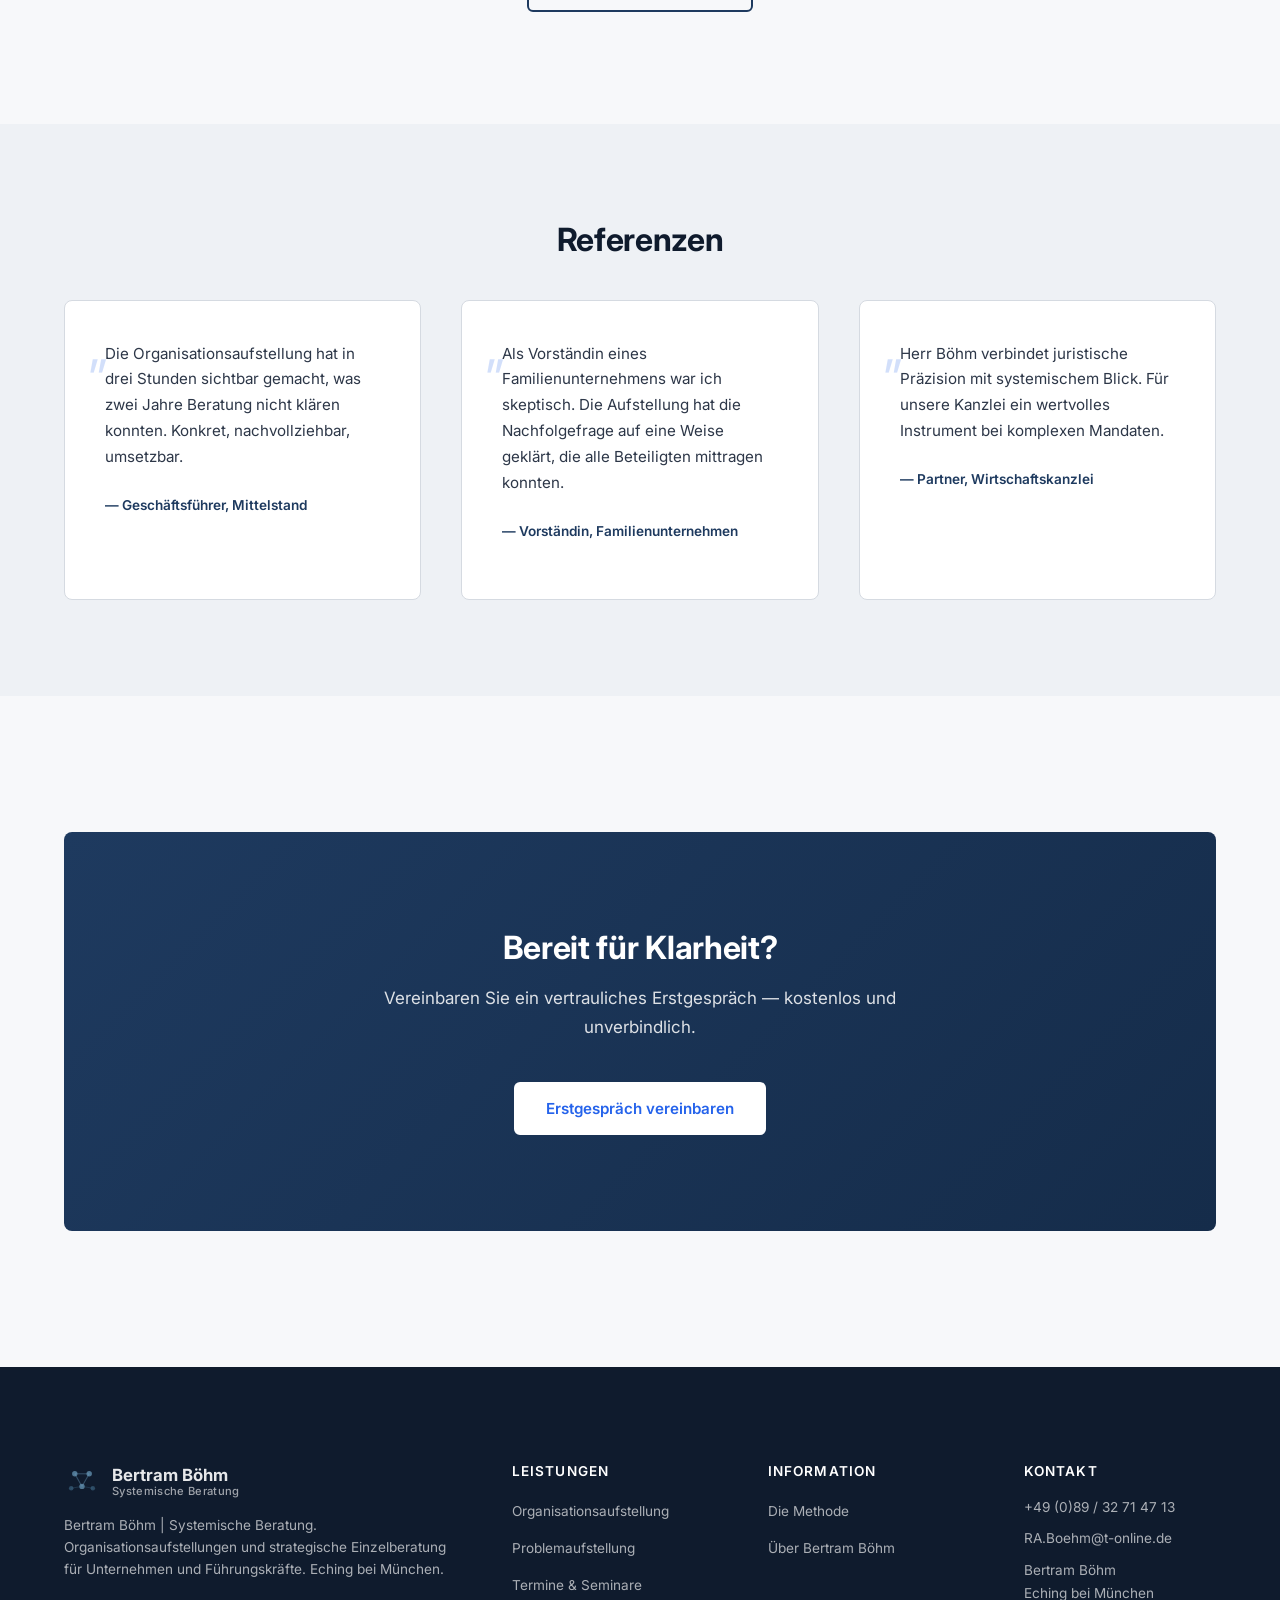
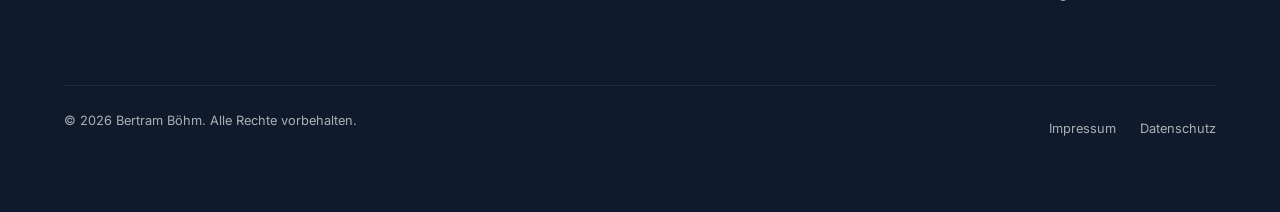
==== commit 696451ee: "Stat: Anzahl Aufstellungen auf 200+ angepasst" ====
--- a/index.html
+++ b/index.html
@@ -92,7 +92,7 @@
           <span class="metric__label">Jahre Erfahrung</span>
         </div>
         <div class="metric">
-          <span class="metric__number">1000+</span>
+          <span class="metric__number">200+</span>
           <span class="metric__label">Aufstellungen durchgeführt</span>
         </div>
         <div class="metric">
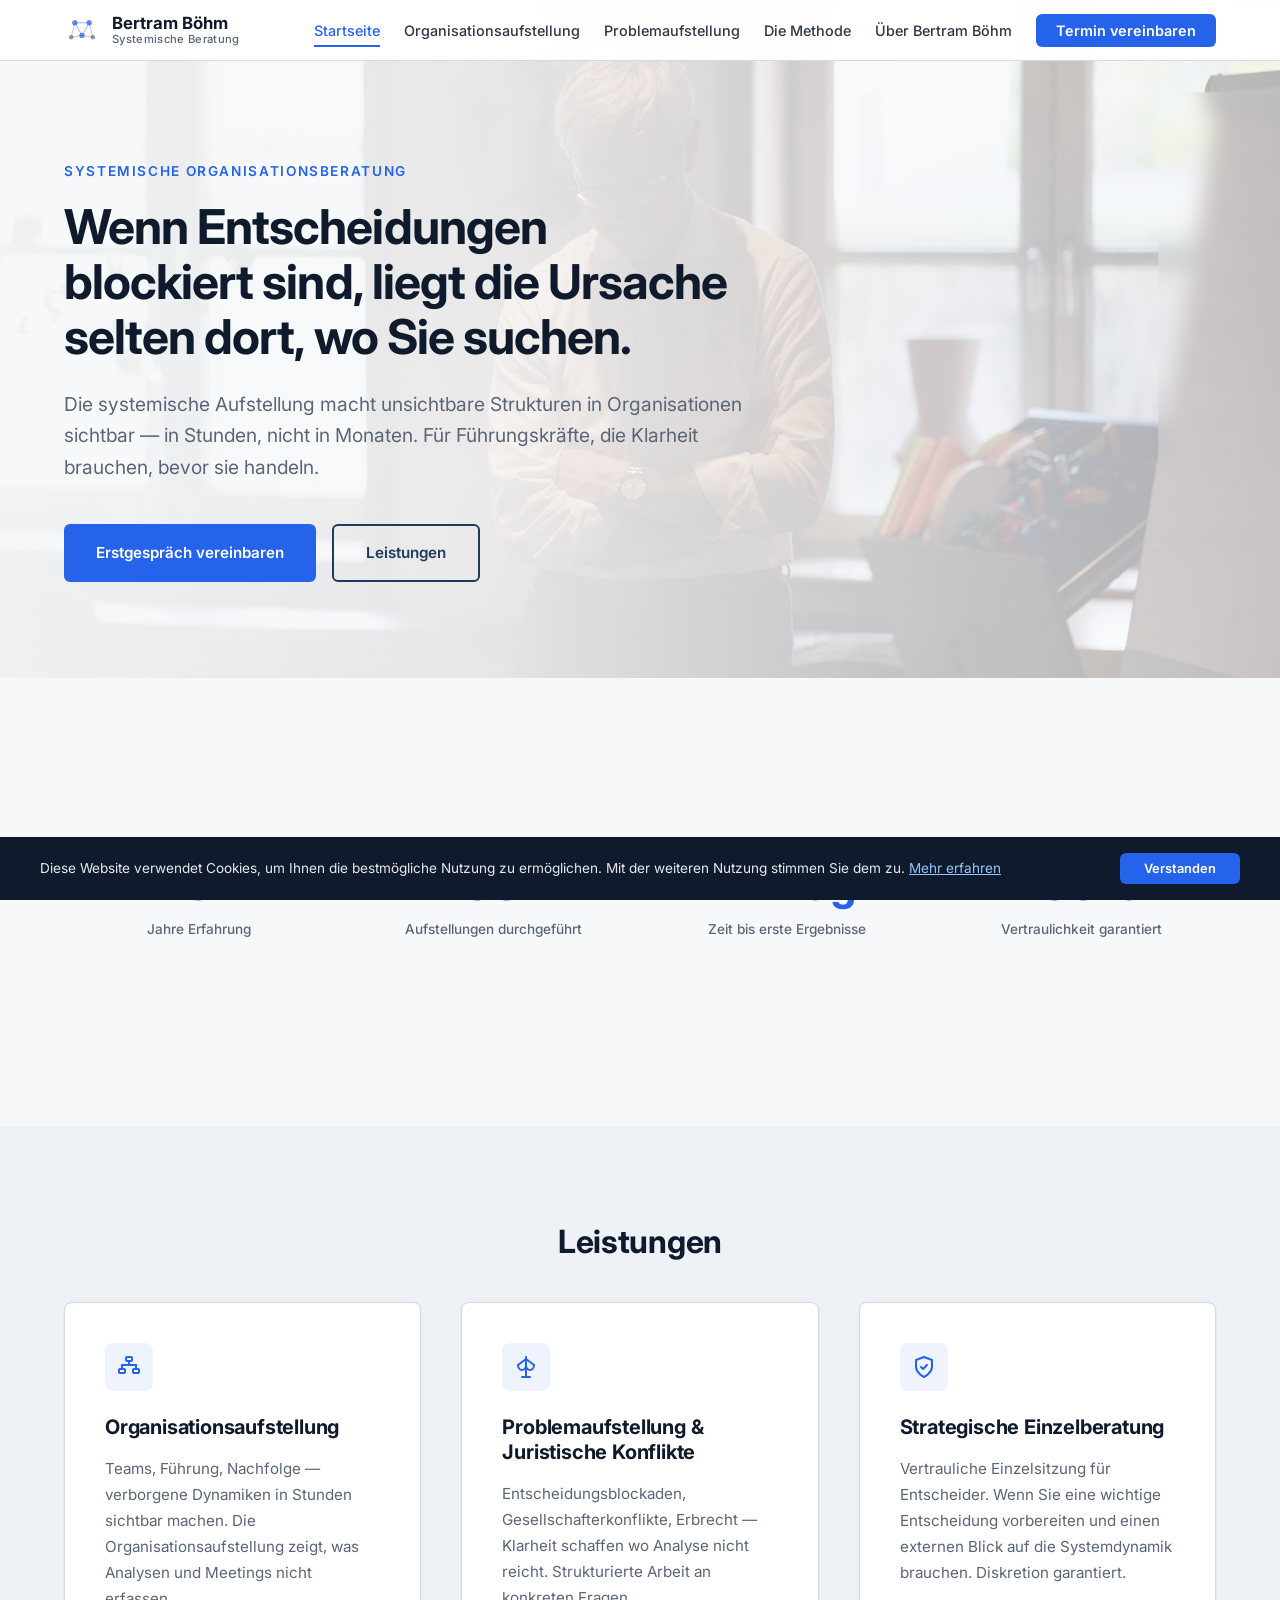
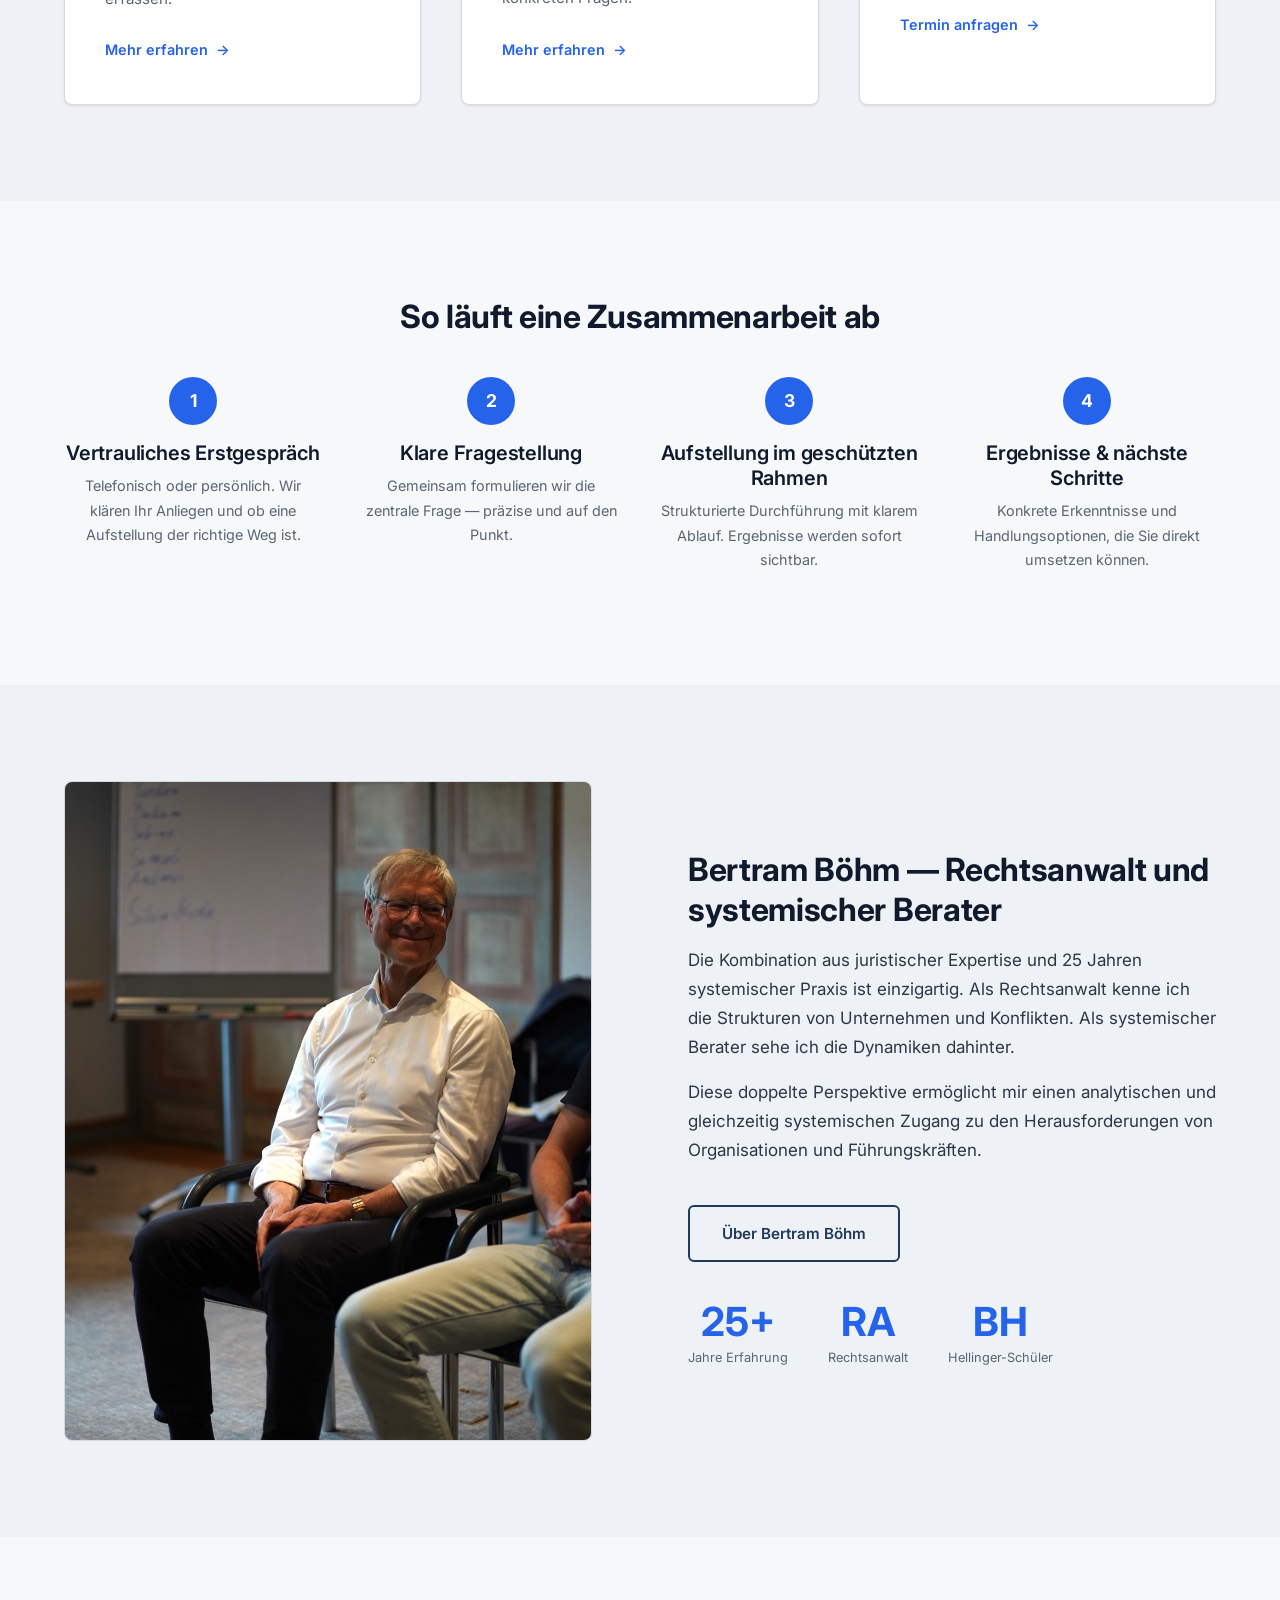
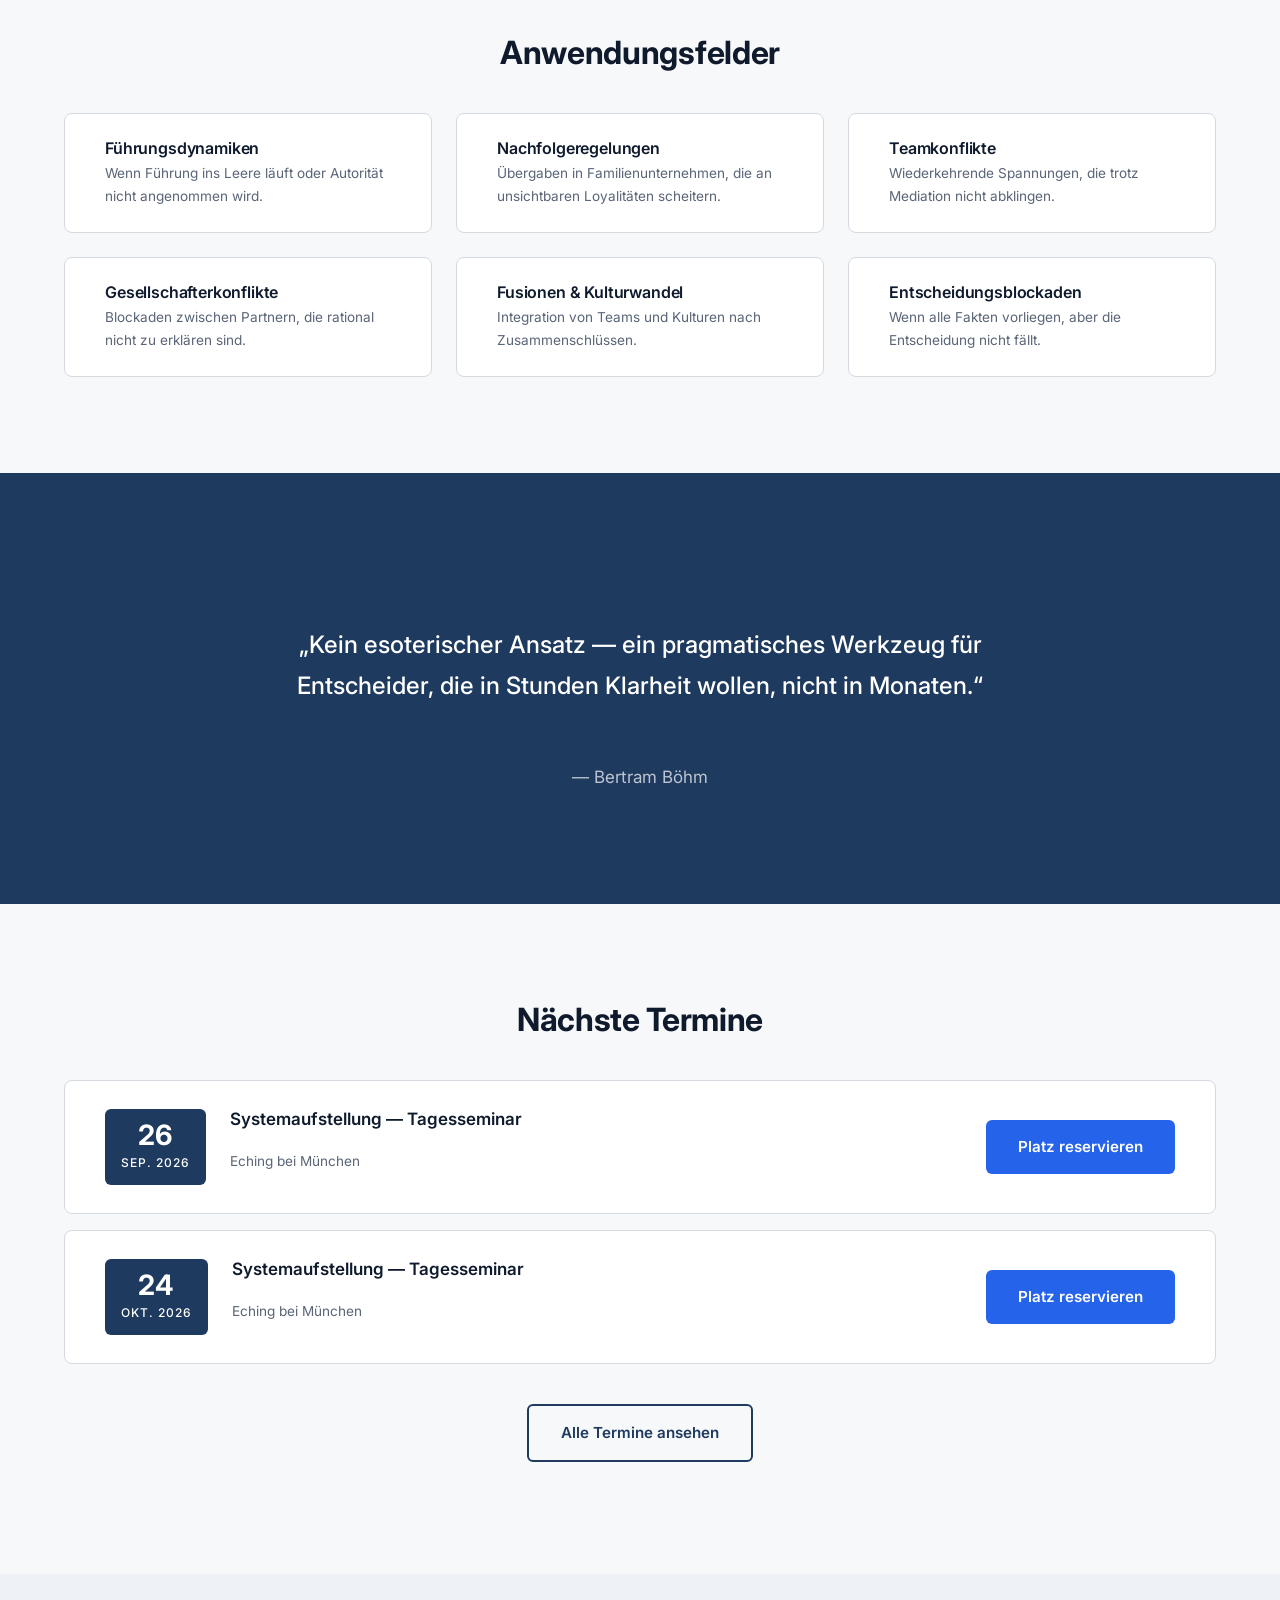
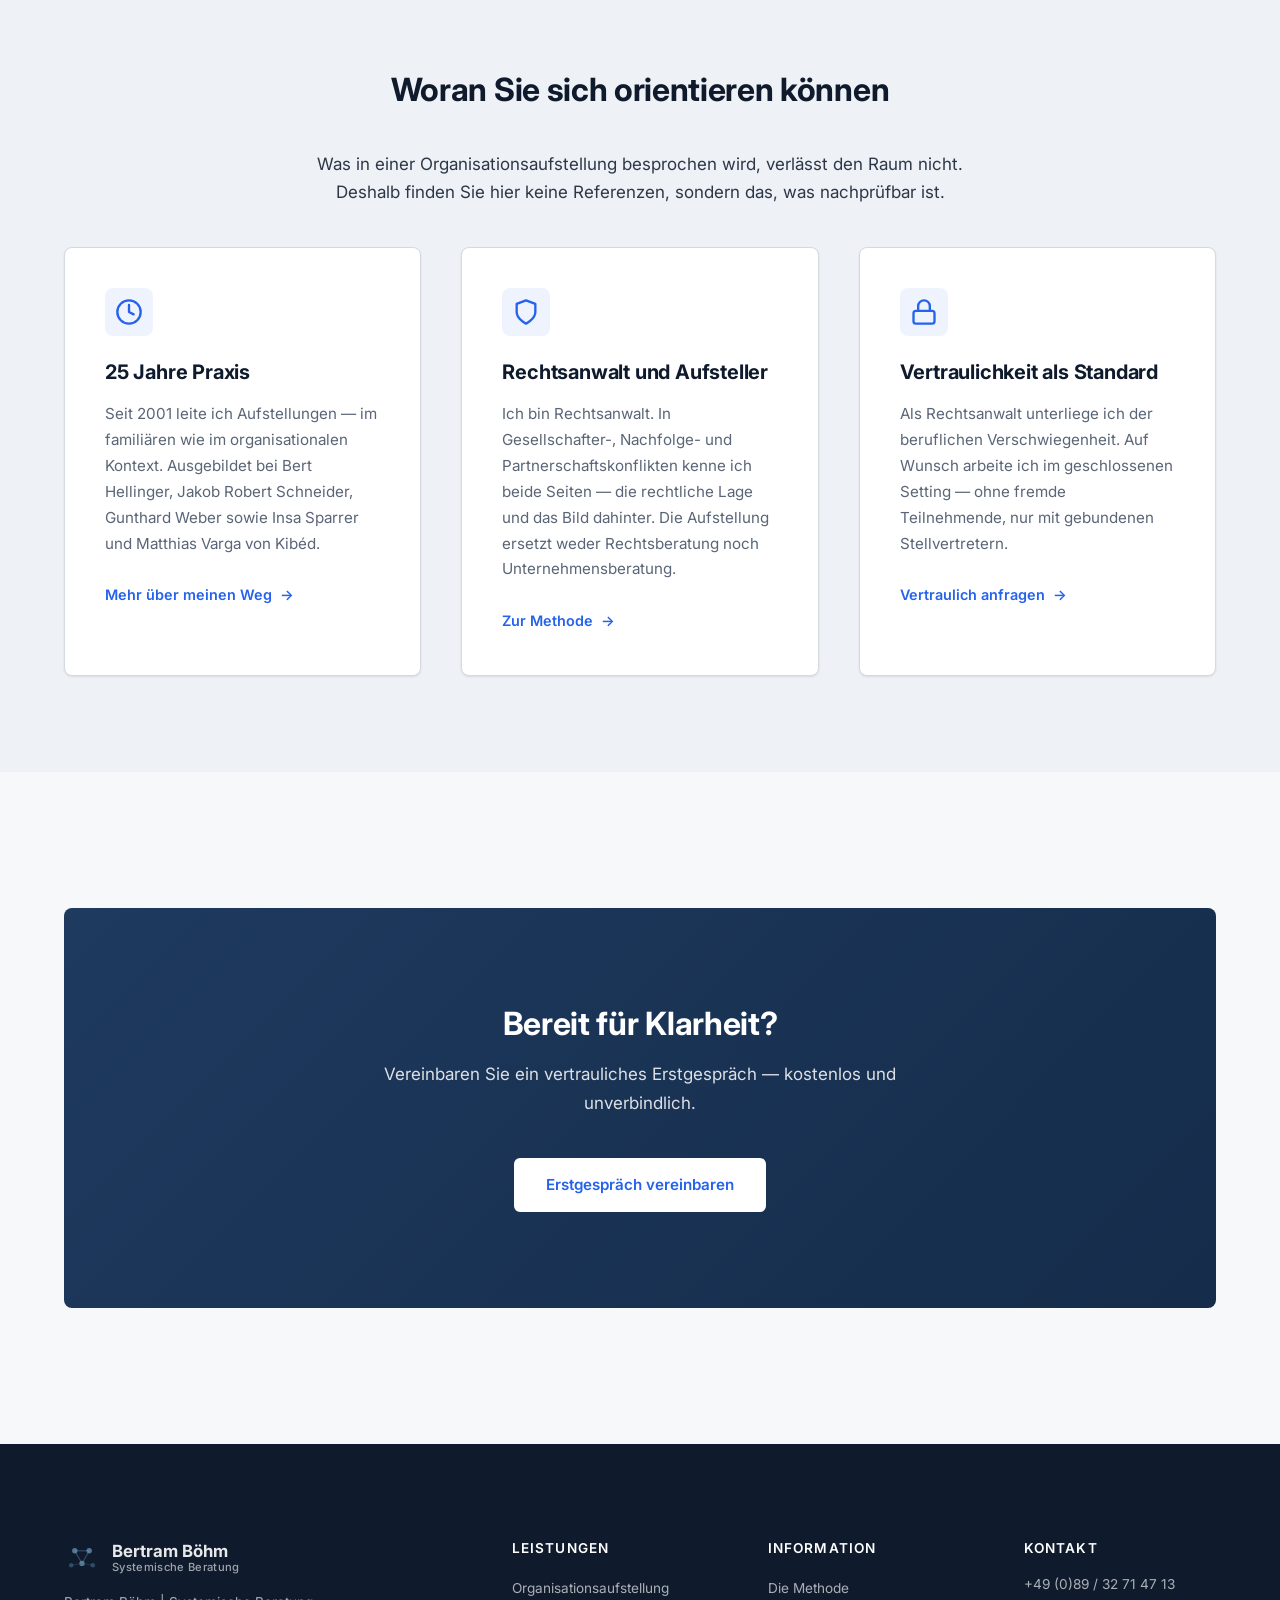
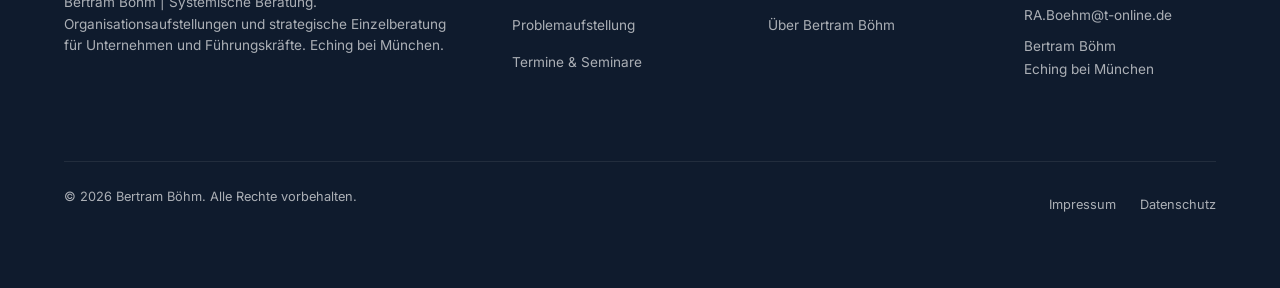
==== commit 7a214b6e: "W3: Muster-Referenzen durch Fakten-Block ersetzt (UWG) + Termine weitergeschaltet auf 26.09.2026" ====
--- a/index.html
+++ b/index.html
@@ -12,9 +12,9 @@
   <meta property="og:description" content="Organisationsaufstellungen, Problemaufstellungen und strategische Einzelberatung. Verborgene Dynamiken in Stunden sichtbar machen — nicht in Monaten.">
   <meta property="og:type" content="website">
   <meta property="og:locale" content="de_DE">
-  <meta property="og:url" content="https://www.bertramboehm.de/business/index.html">
+  <meta property="og:url" content="https://boehm-organisationsaufstellungen.de/index.html">
   <meta property="og:site_name" content="Bertram Böhm — Systemische Beratung">
-  <link rel="canonical" href="https://www.bertramboehm.de/business/index.html">
+  <link rel="canonical" href="https://boehm-organisationsaufstellungen.de/index.html">
 
   <!-- Fonts -->
   <link rel="preconnect" href="https://fonts.googleapis.com">
@@ -283,20 +283,6 @@
 
         <div class="termin-item">
           <div class="termin-item__date">
-            <span class="termin-item__day">29</span>
-            <span class="termin-item__month">Aug. 2026</span>
-          </div>
-          <div class="termin-item__info">
-            <p class="termin-item__title">Systemaufstellung — Tagesseminar</p>
-            <p class="termin-item__detail">Eching bei München</p>
-          </div>
-          <div class="termin-item__cta">
-            <a href="termine.html" class="btn btn--primary">Platz reservieren</a>
-          </div>
-        </div>
-
-        <div class="termin-item">
-          <div class="termin-item__date">
             <span class="termin-item__day">26</span>
             <span class="termin-item__month">Sep. 2026</span>
           </div>
@@ -330,25 +316,55 @@
     </div>
   </section>
 
-  <!-- ========== Testimonials ========== -->
+  <!-- ========== Referenzen / Testimonials ==========
+       [W3 / 2026-08-12] Die drei bisherigen Referenzen waren Muster-/Platzhaltertexte
+       (erfundene Rollenangaben). Werbung mit nicht echten Bewertungen ist per se
+       unzulaessig (Anhang zu § 3 Abs. 3 Nr. 23b UWG) — deshalb auskommentiert, nicht geloescht.
+       WIEDER EINSETZEN, sobald echte, schriftlich freigegebene Stimmen vorliegen:
+       Text + Rolle/Branche + Datum der Einwilligung dokumentieren.
+
   <section class="section section--alt">
     <div class="container">
       <h2 class="text-center mb-lg">Referenzen</h2>
       <div class="testimonial-grid">
-
-        <div class="testimonial">
-          <p class="testimonial__text">Die Organisationsaufstellung hat in drei Stunden sichtbar gemacht, was zwei Jahre Beratung nicht klären konnten. Konkret, nachvollziehbar, umsetzbar.</p>
-          <p class="testimonial__author">— Geschäftsführer, Mittelstand</p>
-        </div>
-
-        <div class="testimonial">
-          <p class="testimonial__text">Als Vorständin eines Familienunternehmens war ich skeptisch. Die Aufstellung hat die Nachfolgefrage auf eine Weise geklärt, die alle Beteiligten mittragen konnten.</p>
-          <p class="testimonial__author">— Vorständin, Familienunternehmen</p>
-        </div>
-
-        <div class="testimonial">
-          <p class="testimonial__text">Herr Böhm verbindet juristische Präzision mit systemischem Blick. Für unsere Kanzlei ein wertvolles Instrument bei komplexen Mandaten.</p>
-          <p class="testimonial__author">— Partner, Wirtschaftskanzlei</p>
+        [3 Muster-Referenzen entfernt — Originaltexte in Git-Historie, Commit 9871da2]
+      </div>
+    </div>
+  </section>
+  ========== Ende auskommentierter Testimonial-Block ========== -->
+
+  <!-- ========== Orientierung (Fakten statt Referenzen) ========== -->
+  <section class="section section--alt">
+    <div class="container">
+      <h2 class="text-center mb-lg">Woran Sie sich orientieren können</h2>
+      <p class="text-center mb-lg" style="max-width: 42rem; margin-left: auto; margin-right: auto;">Was in einer Organisationsaufstellung besprochen wird, verlässt den Raum nicht. Deshalb finden Sie hier keine Referenzen, sondern das, was nachprüfbar ist.</p>
+      <div class="card-grid">
+
+        <div class="card">
+          <div class="card__icon">
+            <svg width="28" height="28" viewBox="0 0 24 24" fill="none" stroke="currentColor" stroke-width="2" stroke-linecap="round" stroke-linejoin="round"><circle cx="12" cy="12" r="10"/><polyline points="12 6 12 12 16 14"/></svg>
+          </div>
+          <h3 class="card__title">25 Jahre Praxis</h3>
+          <p class="card__text">Seit 2001 leite ich Aufstellungen — im familiären wie im organisationalen Kontext. Ausgebildet bei Bert Hellinger, Jakob Robert Schneider, Gunthard Weber sowie Insa Sparrer und Matthias Varga von Kibéd.</p>
+          <a href="ueber-mich.html" class="card__link">Mehr über meinen Weg</a>
+        </div>
+
+        <div class="card">
+          <div class="card__icon">
+            <svg width="28" height="28" viewBox="0 0 24 24" fill="none" stroke="currentColor" stroke-width="2" stroke-linecap="round" stroke-linejoin="round"><path d="M12 22s8-4 8-10V5l-8-3-8 3v7c0 6 8 10 8 10z"/></svg>
+          </div>
+          <h3 class="card__title">Rechtsanwalt und Aufsteller</h3>
+          <p class="card__text">Ich bin Rechtsanwalt. In Gesellschafter-, Nachfolge- und Partnerschaftskonflikten kenne ich beide Seiten — die rechtliche Lage und das Bild dahinter. Die Aufstellung ersetzt weder Rechtsberatung noch Unternehmensberatung.</p>
+          <a href="methode.html" class="card__link">Zur Methode</a>
+        </div>
+
+        <div class="card">
+          <div class="card__icon">
+            <svg width="28" height="28" viewBox="0 0 24 24" fill="none" stroke="currentColor" stroke-width="2" stroke-linecap="round" stroke-linejoin="round"><rect x="3" y="11" width="18" height="11" rx="2"/><path d="M7 11V7a5 5 0 0 1 10 0v4"/></svg>
+          </div>
+          <h3 class="card__title">Vertraulichkeit als Standard</h3>
+          <p class="card__text">Als Rechtsanwalt unterliege ich der beruflichen Verschwiegenheit. Auf Wunsch arbeite ich im geschlossenen Setting — ohne fremde Teilnehmende, nur mit gebundenen Stellvertretern.</p>
+          <a href="kontakt.html" class="card__link">Vertraulich anfragen</a>
         </div>
 
       </div>
--- a/css/style.css
+++ b/css/style.css
@@ -1667,3 +1667,23 @@
     page-break-before: always;
   }
 }
+
+/* --- Formspree form status message --- */
+.form-status {
+  margin-top: var(--space-sm);
+  padding: var(--space-sm) var(--space-md);
+  border-radius: 8px;
+  font-size: 0.95rem;
+  line-height: 1.5;
+}
+.form-status[hidden] { display: none; }
+.form-status--success {
+  background: #E8F3EC;
+  border: 1px solid #2E7D52;
+  color: #1E5637;
+}
+.form-status--error {
+  background: #FBEBEB;
+  border: 1px solid #C0392B;
+  color: #922B21;
+}
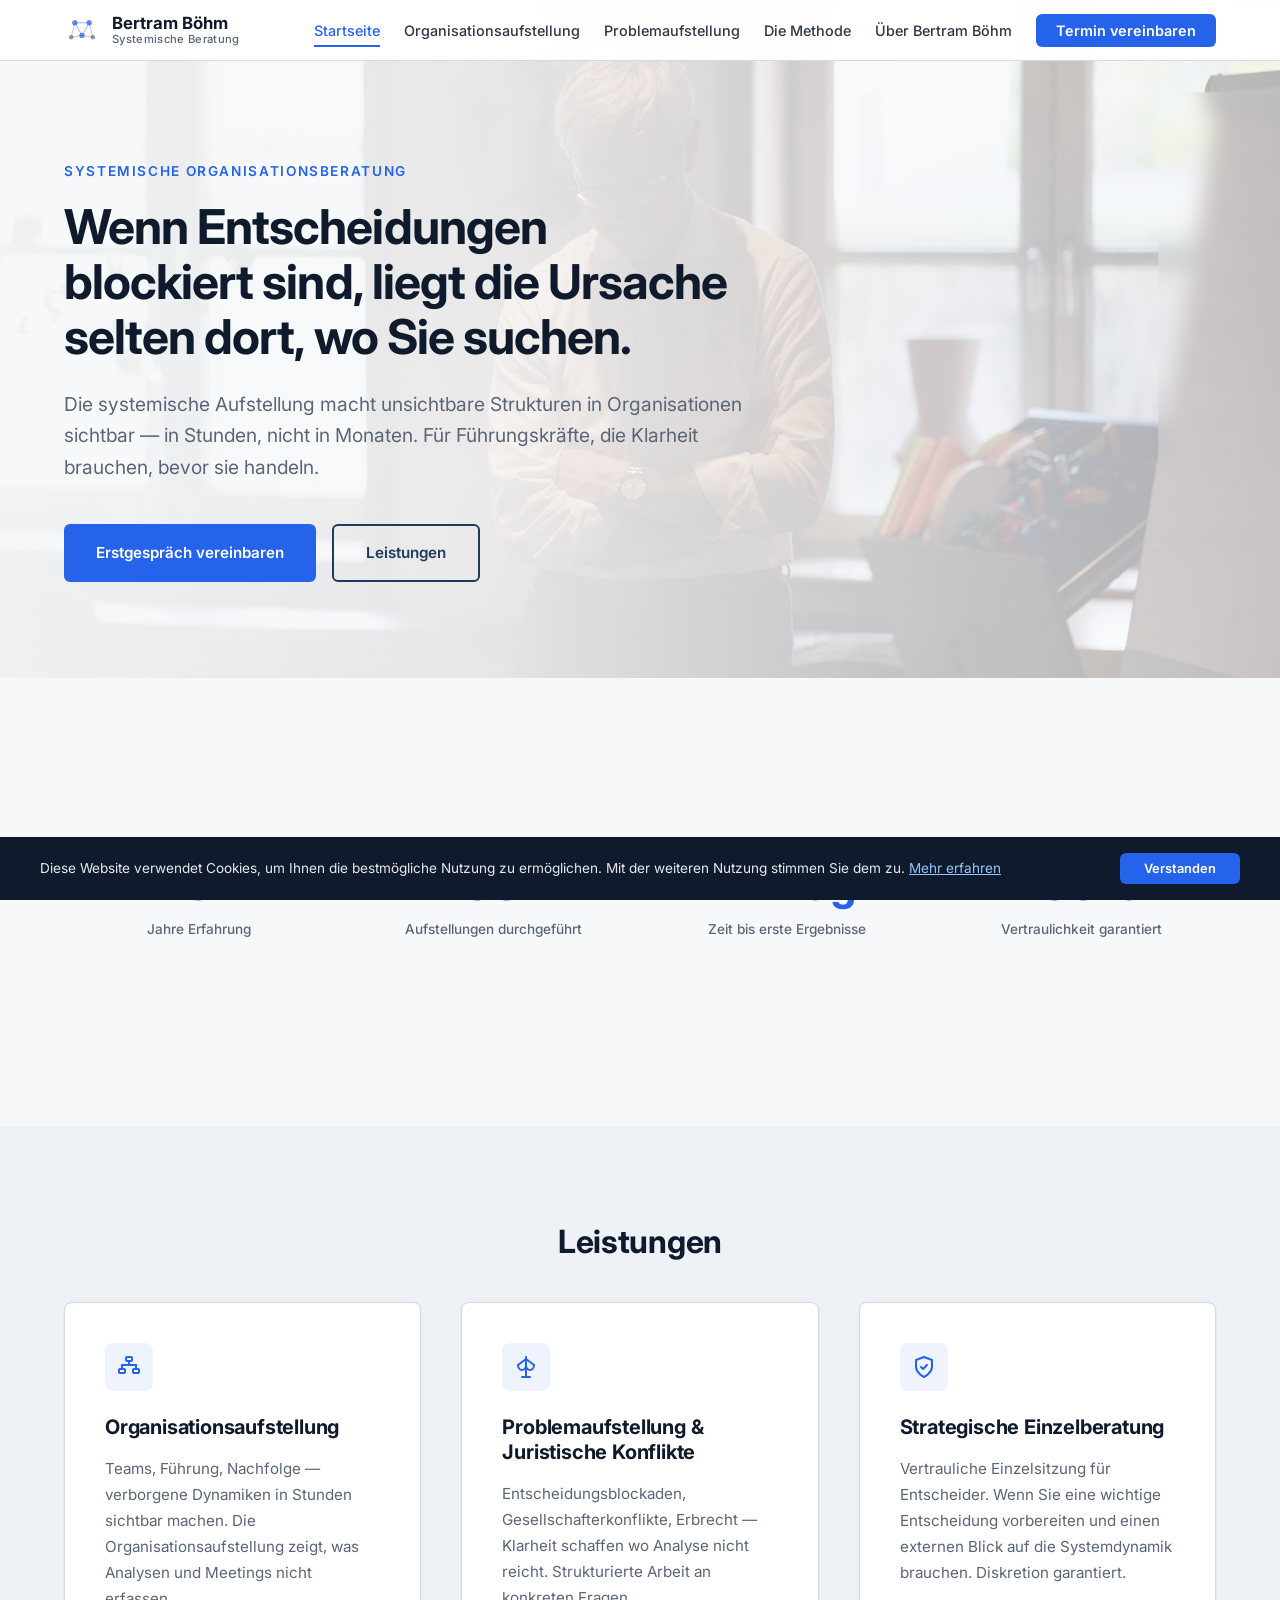
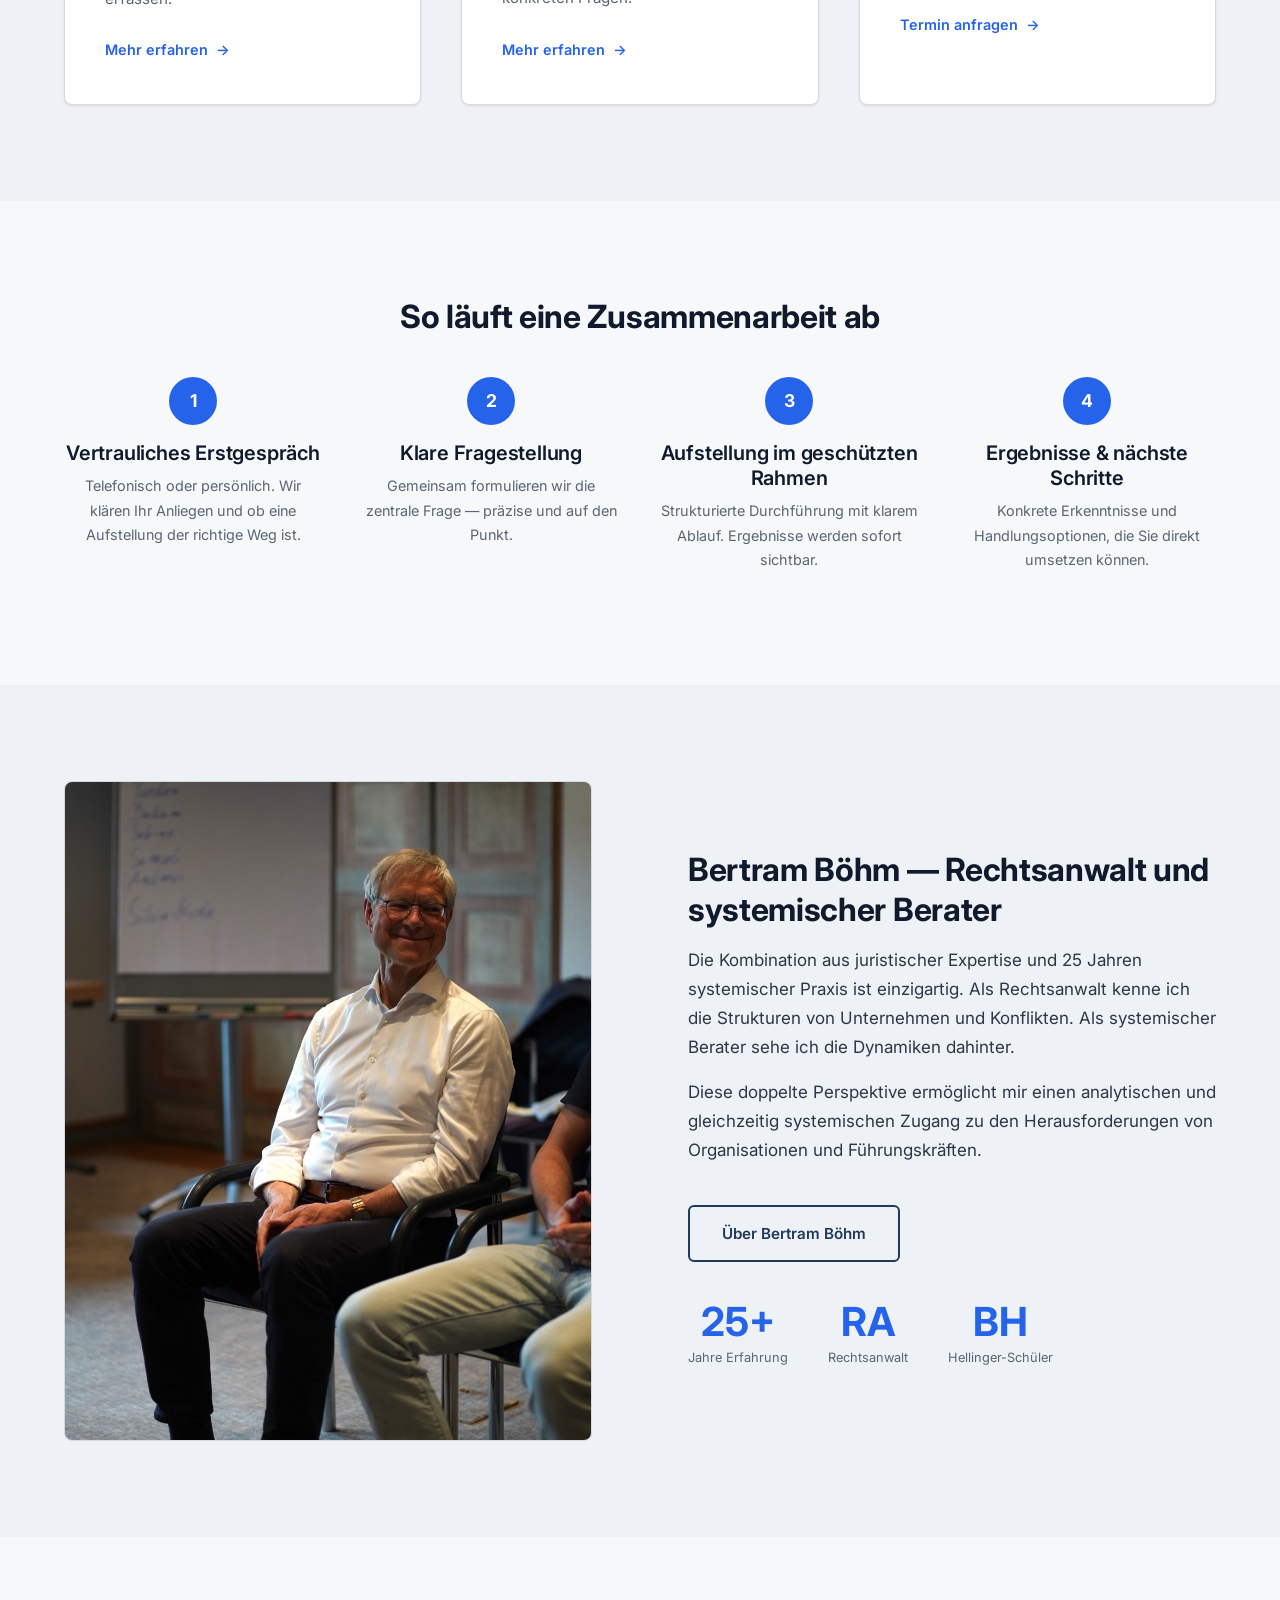
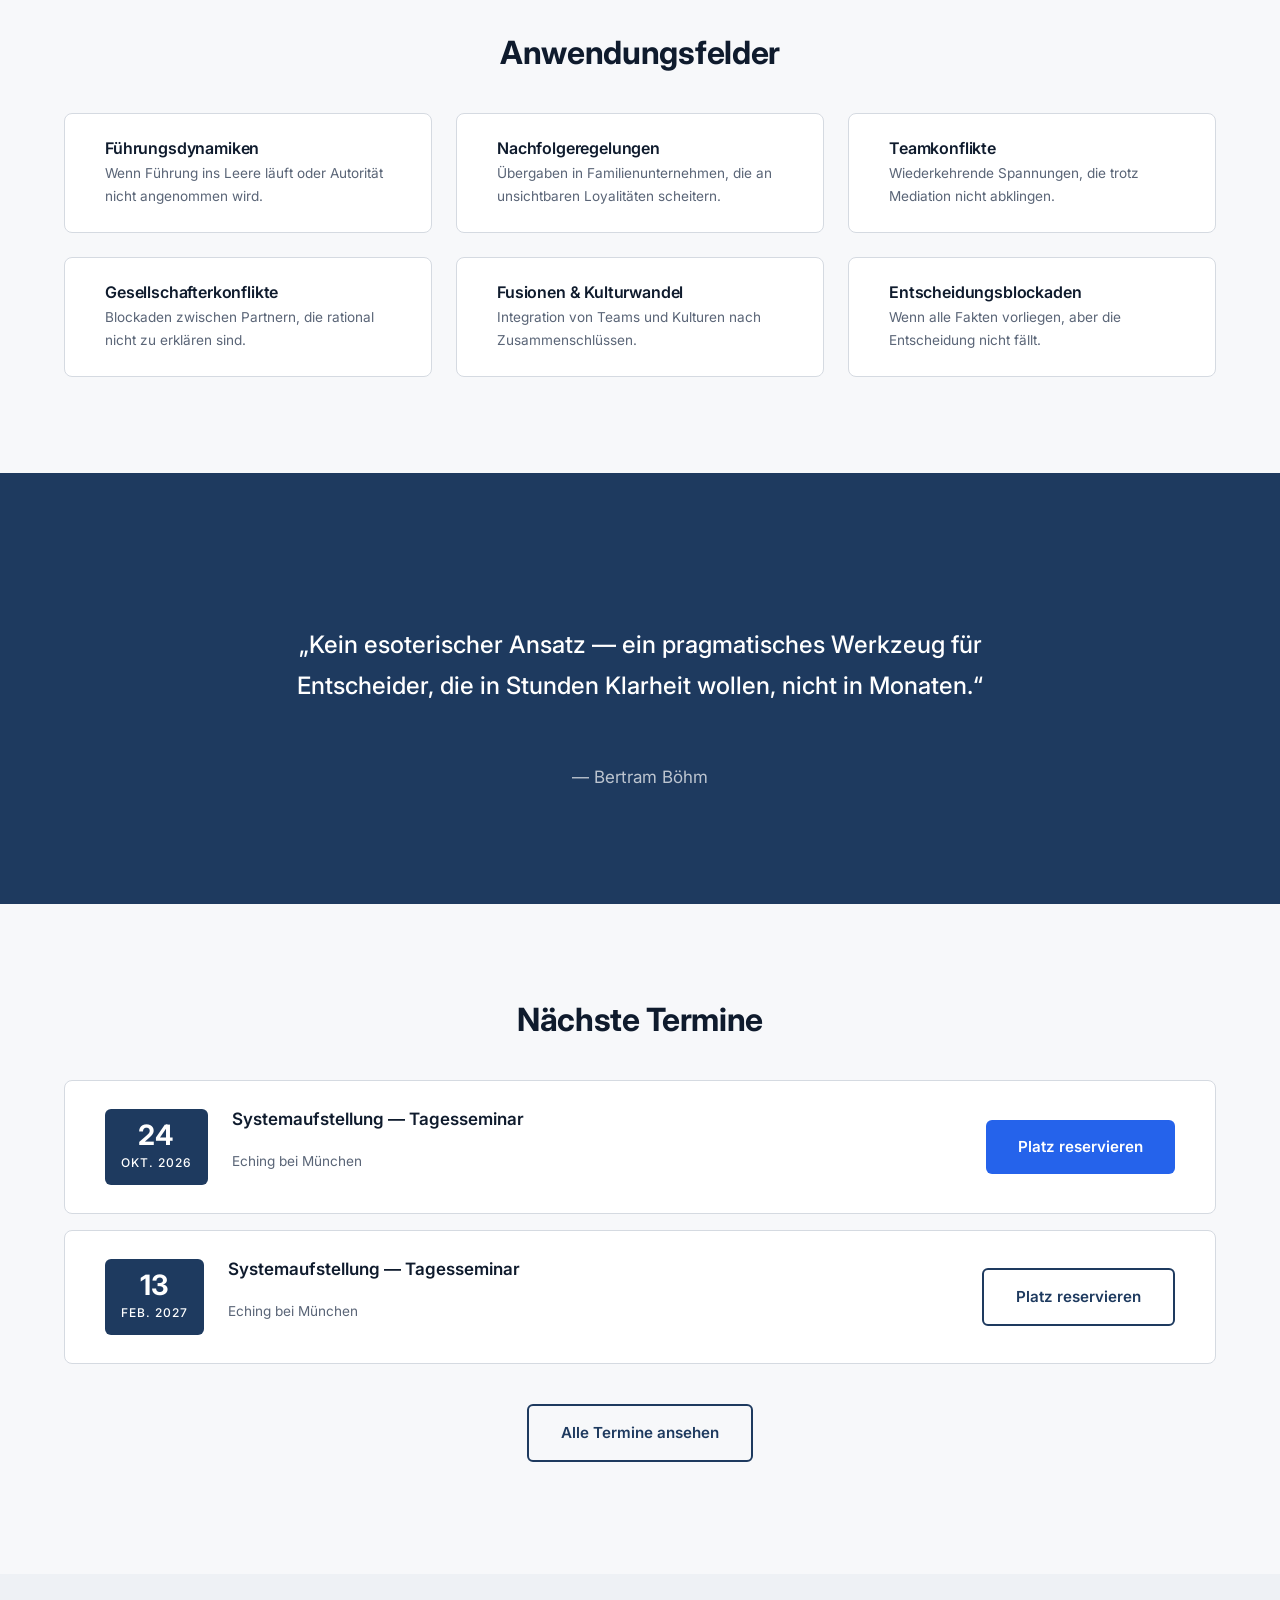
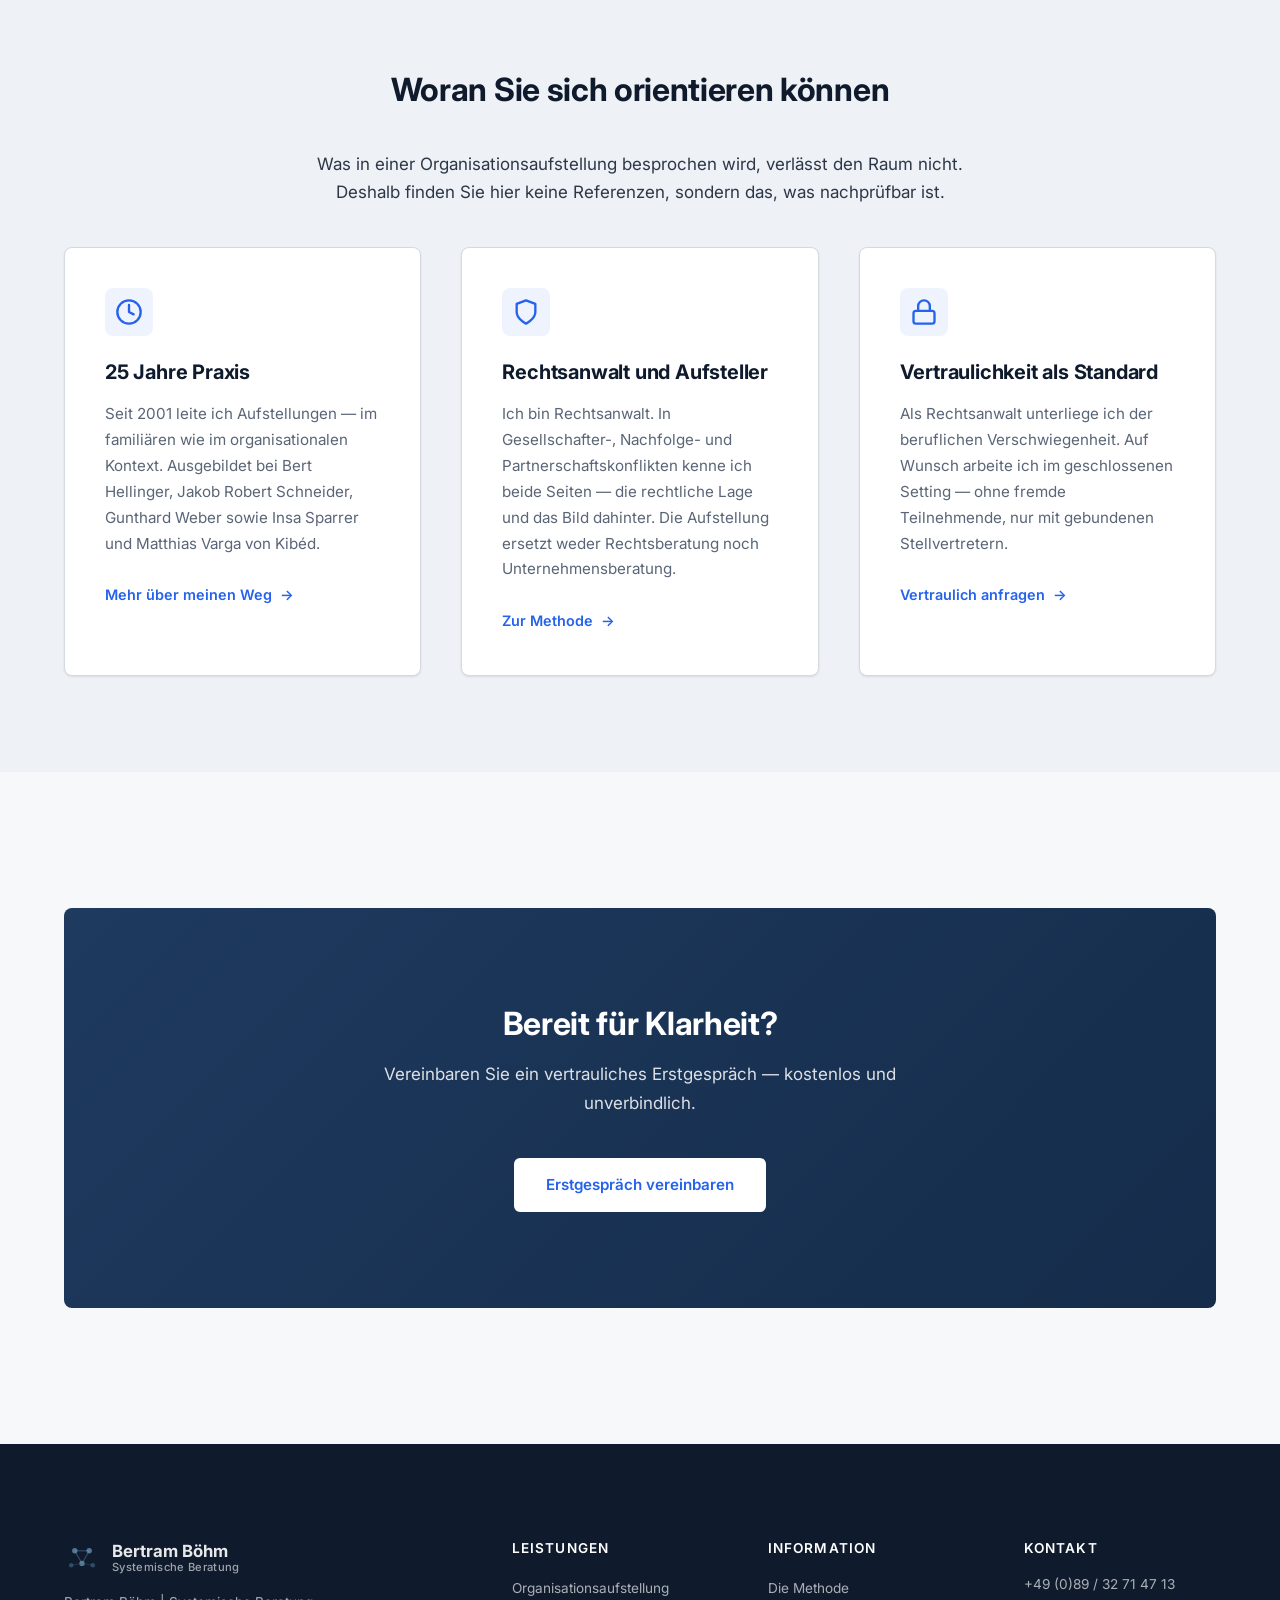
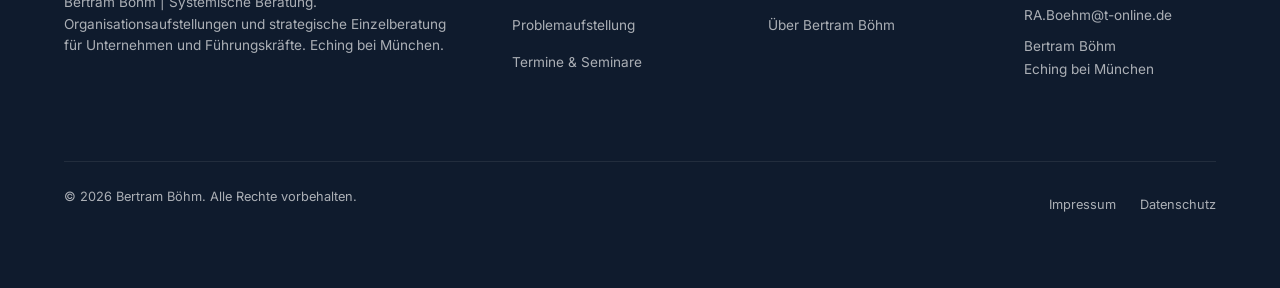
==== commit c2fbf145: "W5: ueber-mich.html Werdegang-Text statt Platzhalter + Schneider-Karte; Termine weitergeschaltet auf" ====
--- a/index.html
+++ b/index.html
@@ -283,8 +283,8 @@
 
         <div class="termin-item">
           <div class="termin-item__date">
-            <span class="termin-item__day">26</span>
-            <span class="termin-item__month">Sep. 2026</span>
+            <span class="termin-item__day">24</span>
+            <span class="termin-item__month">Okt. 2026</span>
           </div>
           <div class="termin-item__info">
             <p class="termin-item__title">Systemaufstellung — Tagesseminar</p>
@@ -297,15 +297,15 @@
 
         <div class="termin-item">
           <div class="termin-item__date">
-            <span class="termin-item__day">24</span>
-            <span class="termin-item__month">Okt. 2026</span>
+            <span class="termin-item__day">13</span>
+            <span class="termin-item__month">Feb. 2027</span>
           </div>
           <div class="termin-item__info">
             <p class="termin-item__title">Systemaufstellung — Tagesseminar</p>
             <p class="termin-item__detail">Eching bei München</p>
           </div>
           <div class="termin-item__cta">
-            <a href="termine.html" class="btn btn--primary">Platz reservieren</a>
+            <a href="termine.html" class="btn btn--secondary">Platz reservieren</a>
           </div>
         </div>
 
--- a/css/style.css
+++ b/css/style.css
@@ -986,6 +986,59 @@
   resize: vertical;
 }
 
+/* --- Form rows & choice cards (Anmeldung) --- */
+.form-row {
+  display: grid;
+  grid-template-columns: 1fr 1fr;
+  gap: 0 var(--space-sm);
+}
+.form-row--plz { grid-template-columns: 1fr 2fr; }
+@media (max-width: 520px) {
+  .form-row, .form-row--plz { grid-template-columns: 1fr; }
+}
+
+.form-choice {
+  border: 0;
+  padding: 0;
+  margin: 0 0 var(--space-md);
+  min-width: 0;
+}
+.form-choice legend {
+  font-weight: 600;
+  font-size: 0.9rem;
+  margin-bottom: 0.5rem;
+  color: var(--color-accent-dark);
+  padding: 0;
+}
+.form-group .choice-card {
+  display: flex;
+  align-items: flex-start;
+  gap: 0.75rem;
+  padding: 1rem;
+  margin-bottom: 0.5rem;
+  border: 1px solid var(--color-border);
+  border-radius: 8px;
+  background: var(--color-white);
+  cursor: pointer;
+  font-weight: 400;
+  transition: border-color var(--transition), box-shadow var(--transition);
+}
+.form-group .choice-card input {
+  width: auto;
+  margin-top: 0.2rem;
+  accent-color: var(--color-primary);
+  flex-shrink: 0;
+}
+.choice-card__body { display: flex; flex-direction: column; gap: 0.2rem; }
+.choice-card__title { font-weight: 600; color: var(--color-accent-dark); }
+.choice-card__desc { font-size: 0.9rem; color: var(--color-text-light); }
+.form-group .choice-card:hover { border-color: var(--color-primary-light); }
+.form-group .choice-card:has(input:checked) {
+  border-color: var(--color-primary);
+  box-shadow: 0 0 0 3px color-mix(in srgb, var(--color-primary) 15%, transparent);
+}
+.form-group .choice-card:has(input:focus-visible) { outline: 2px solid var(--color-primary); outline-offset: 2px; }
+
 /* --- Utility Classes --- */
 .text-center { text-align: center; }
 .text-primary { color: var(--color-primary); }
